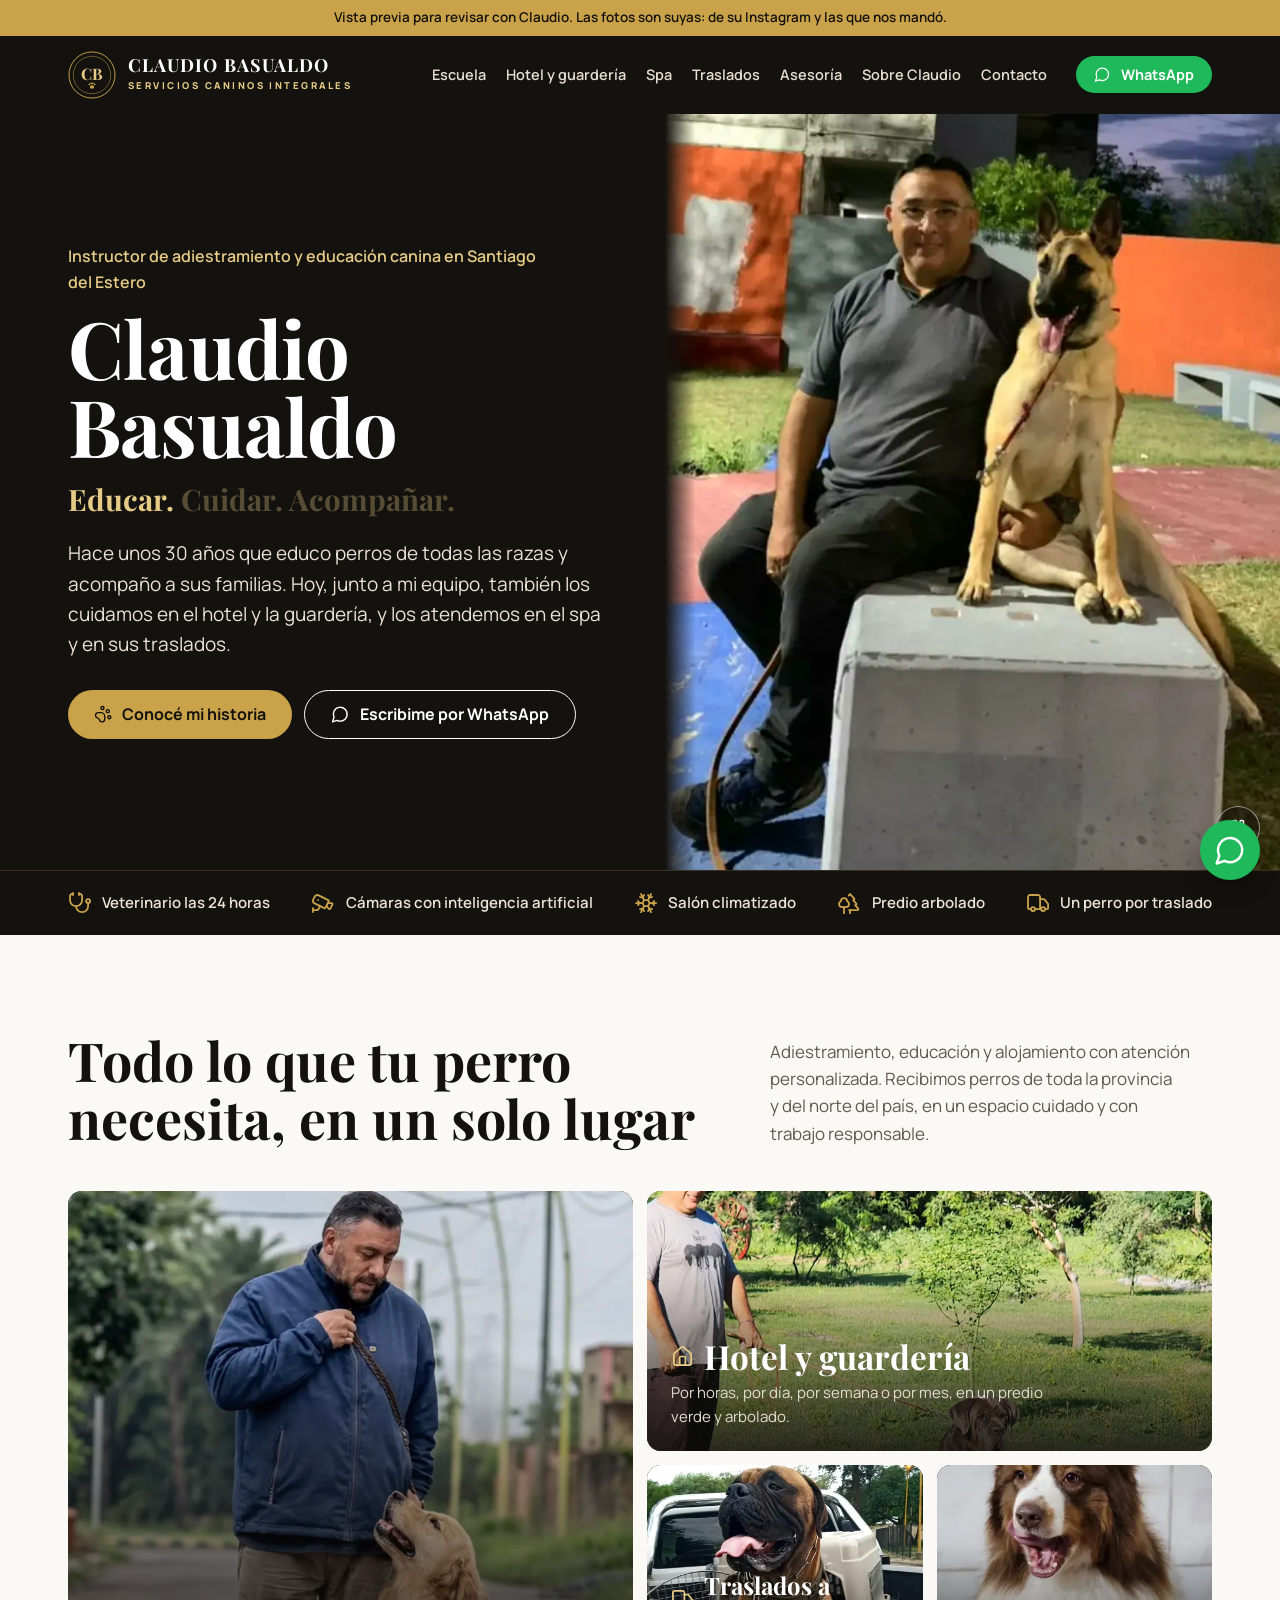
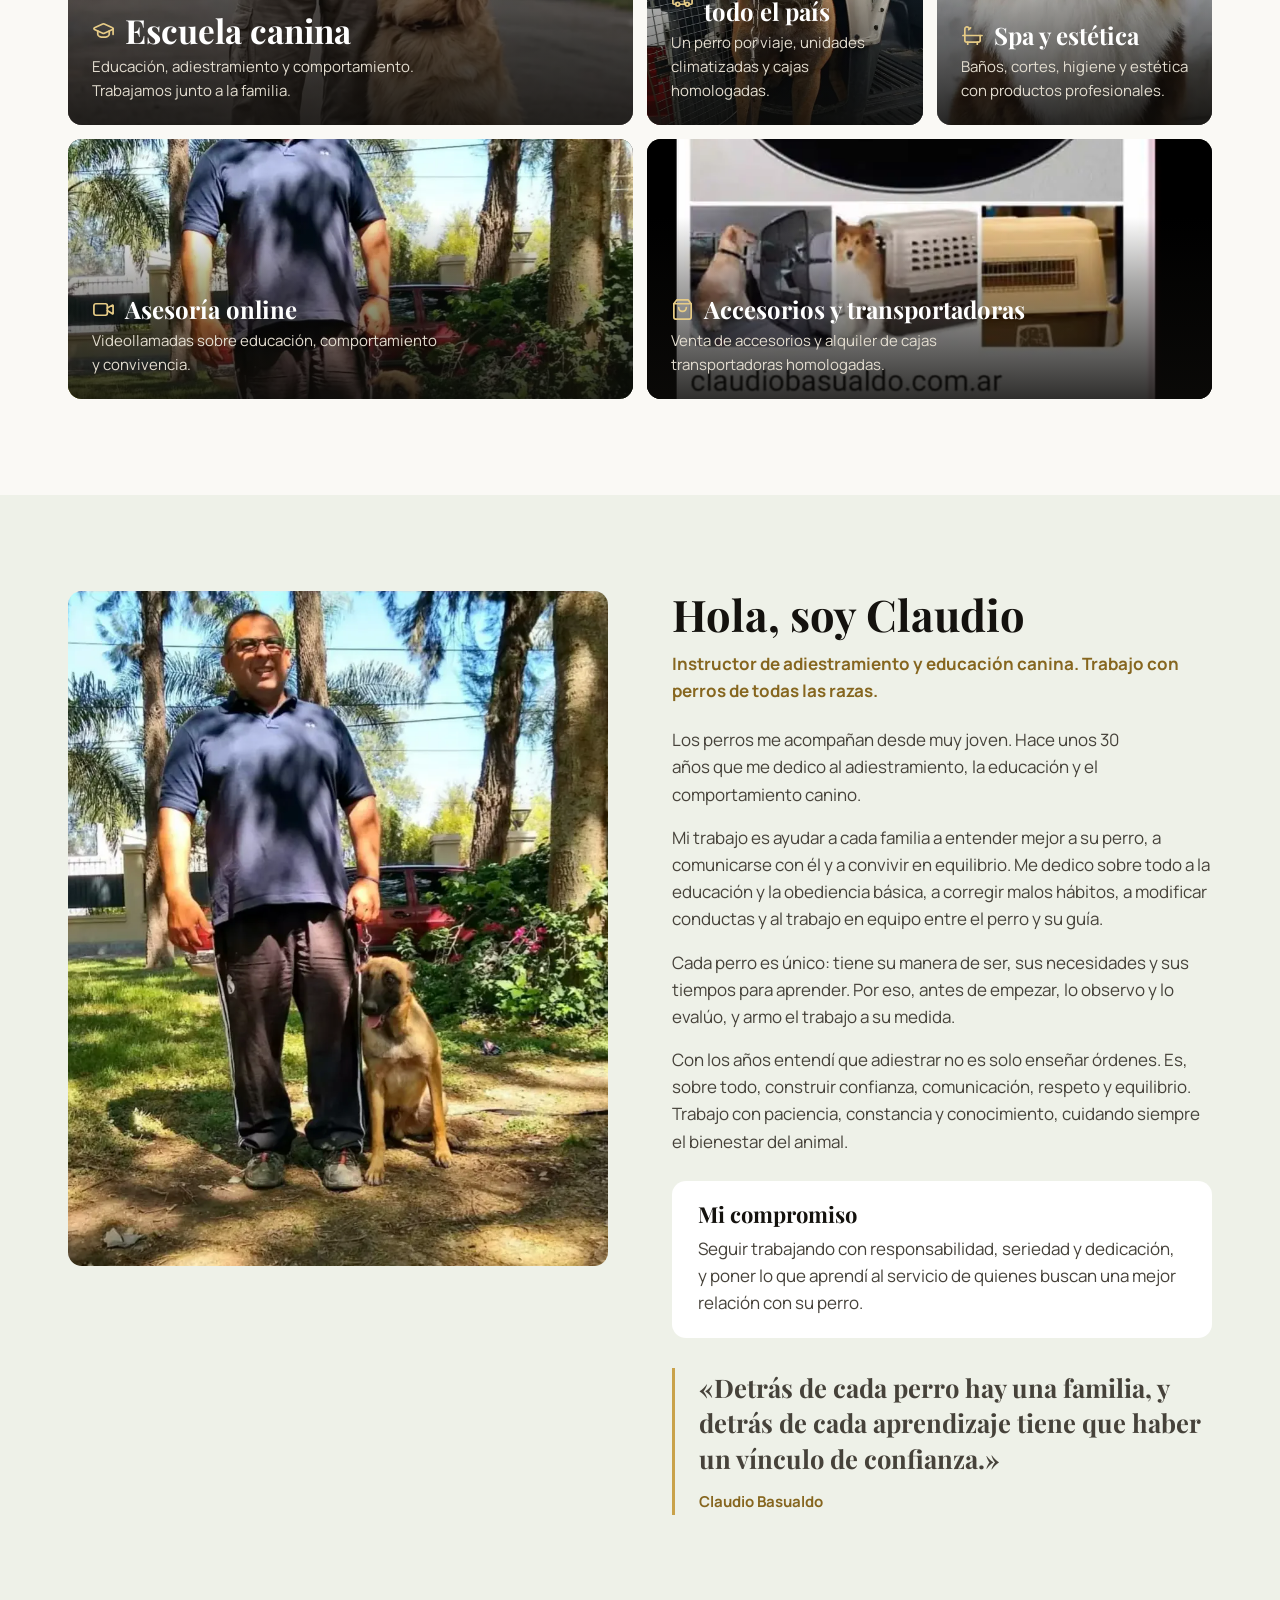
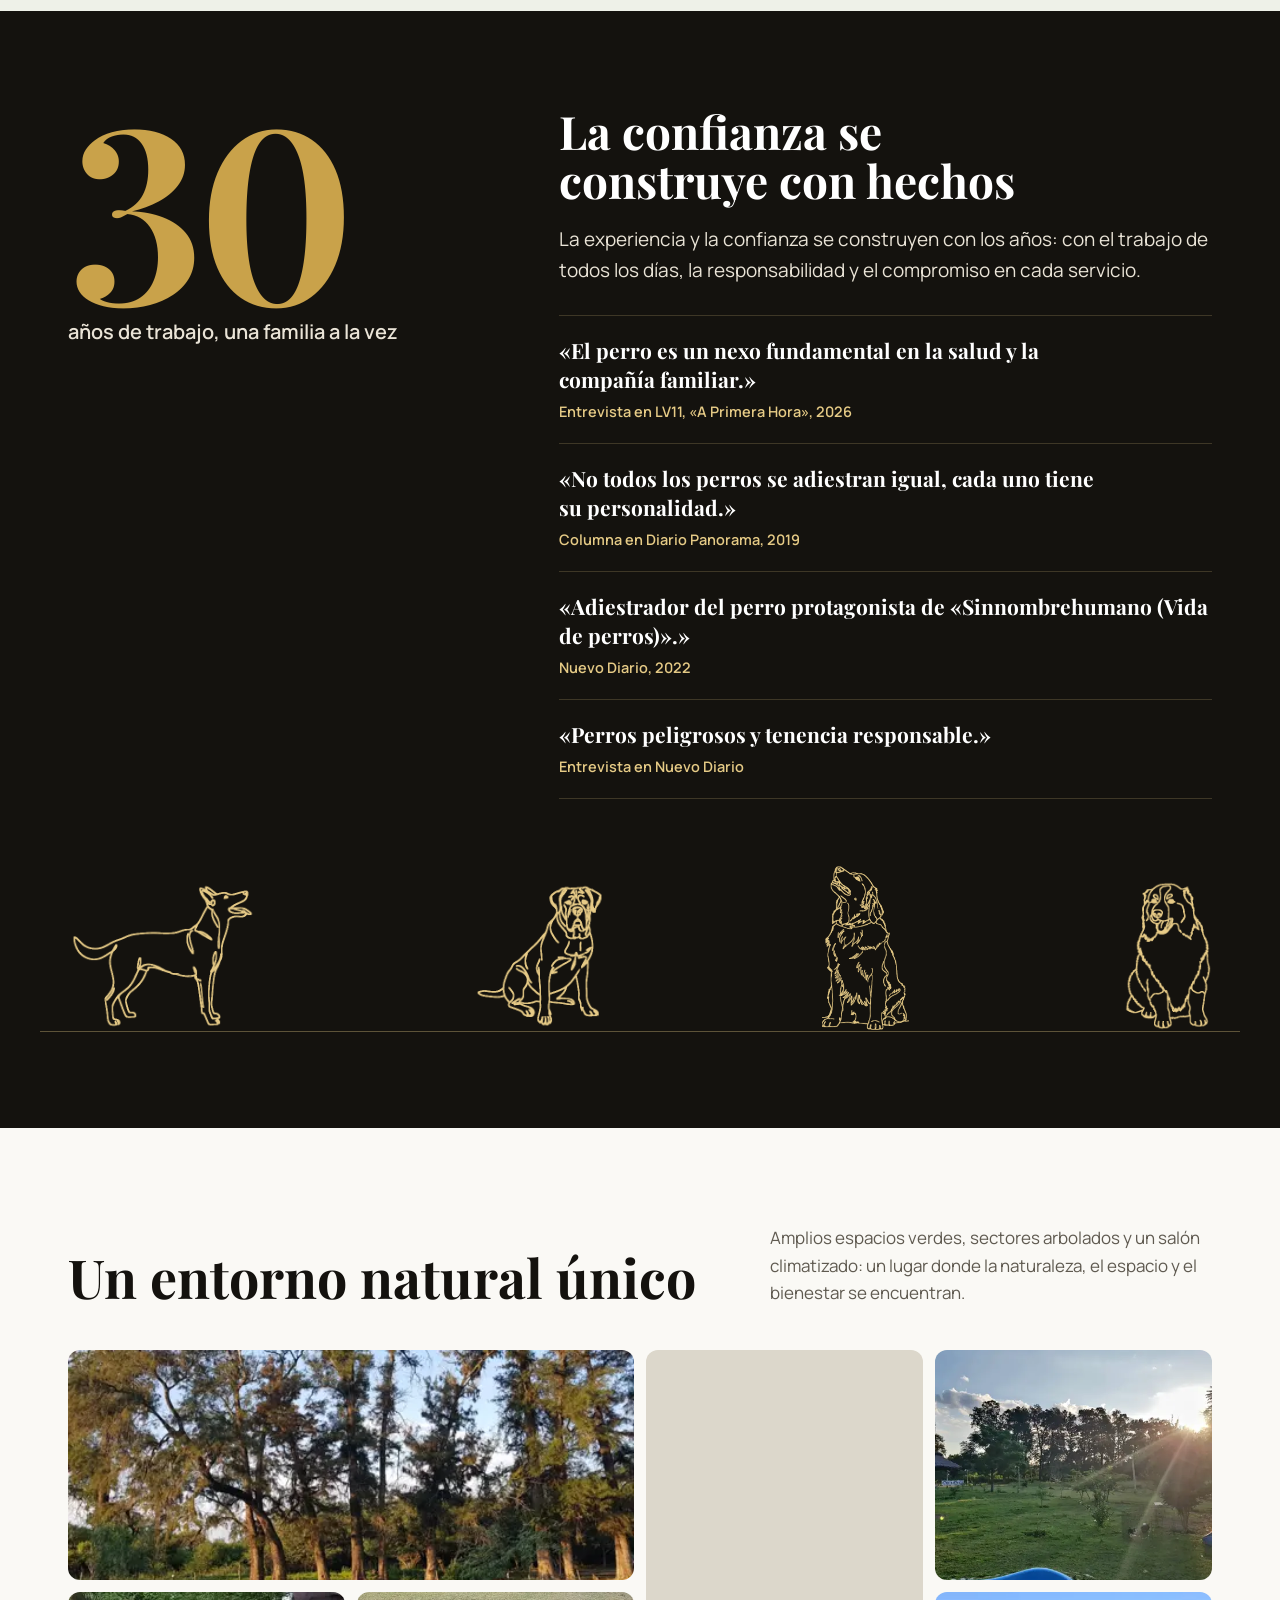
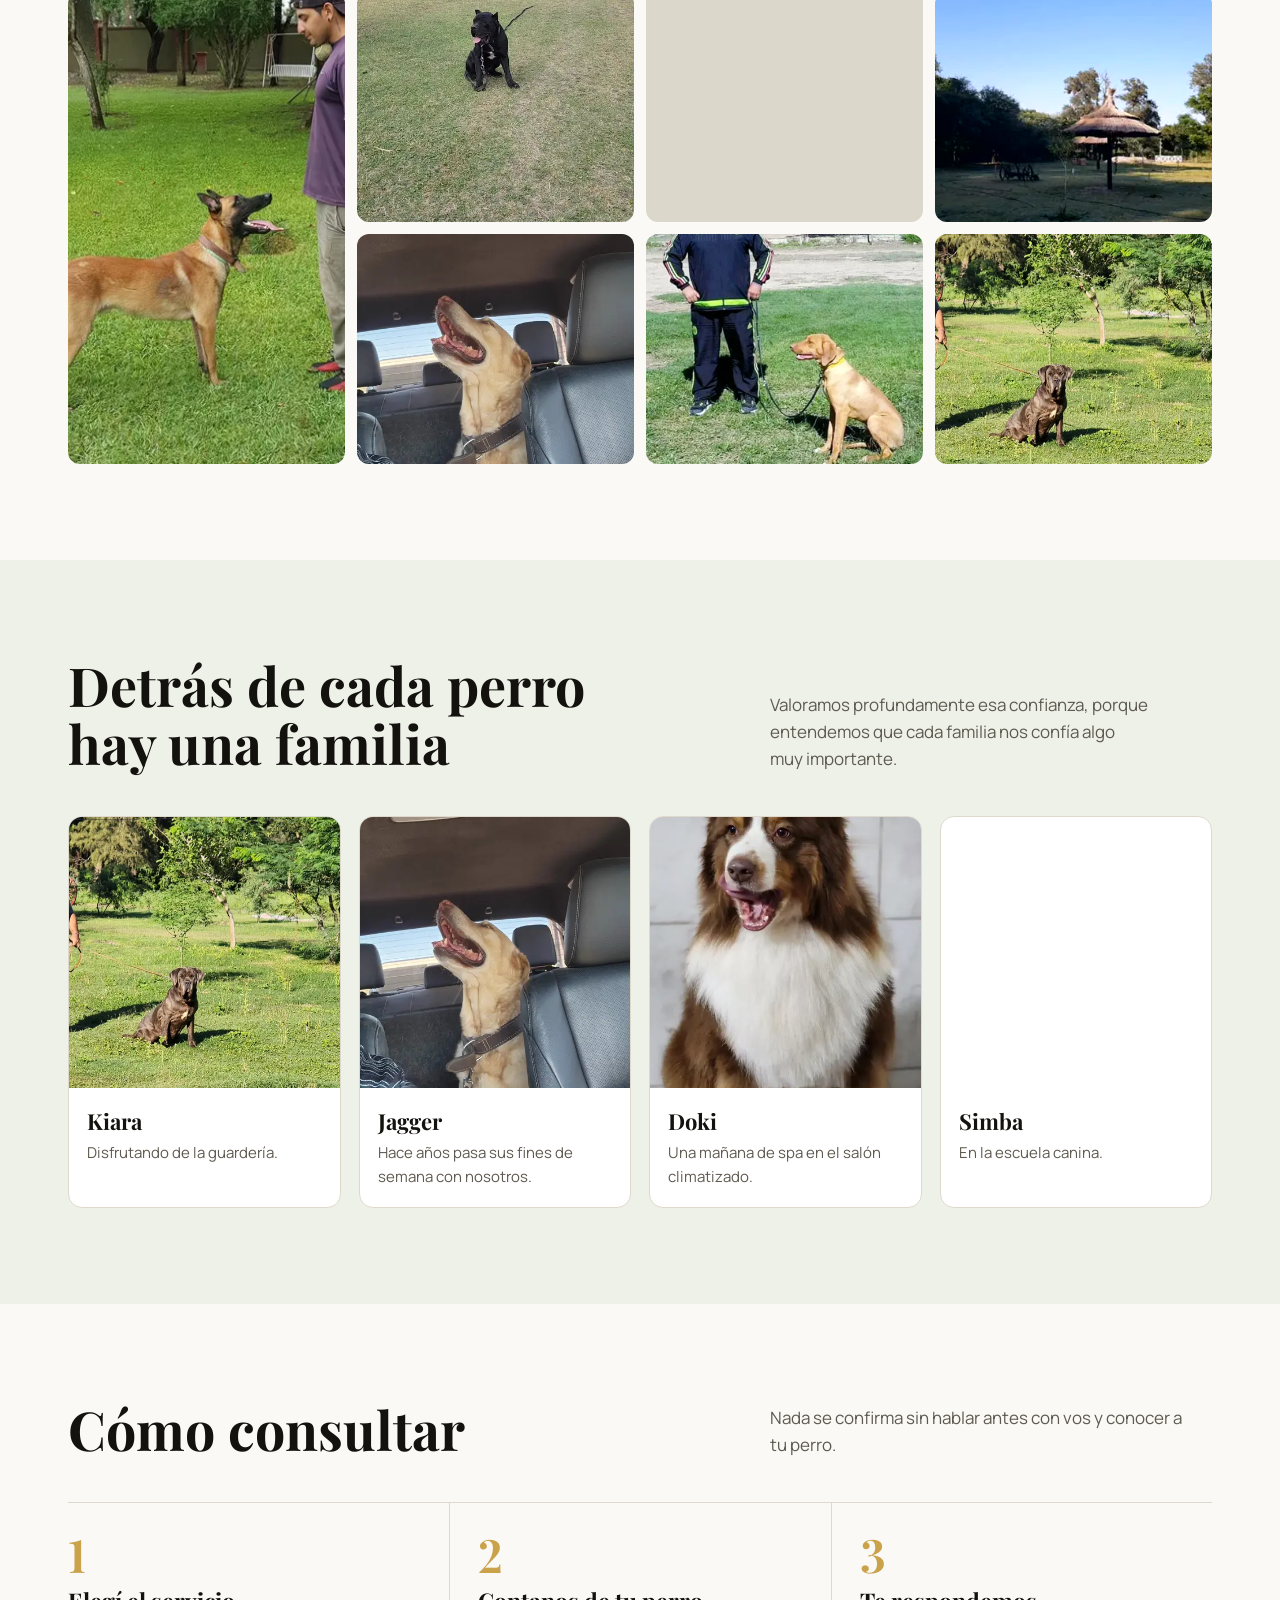
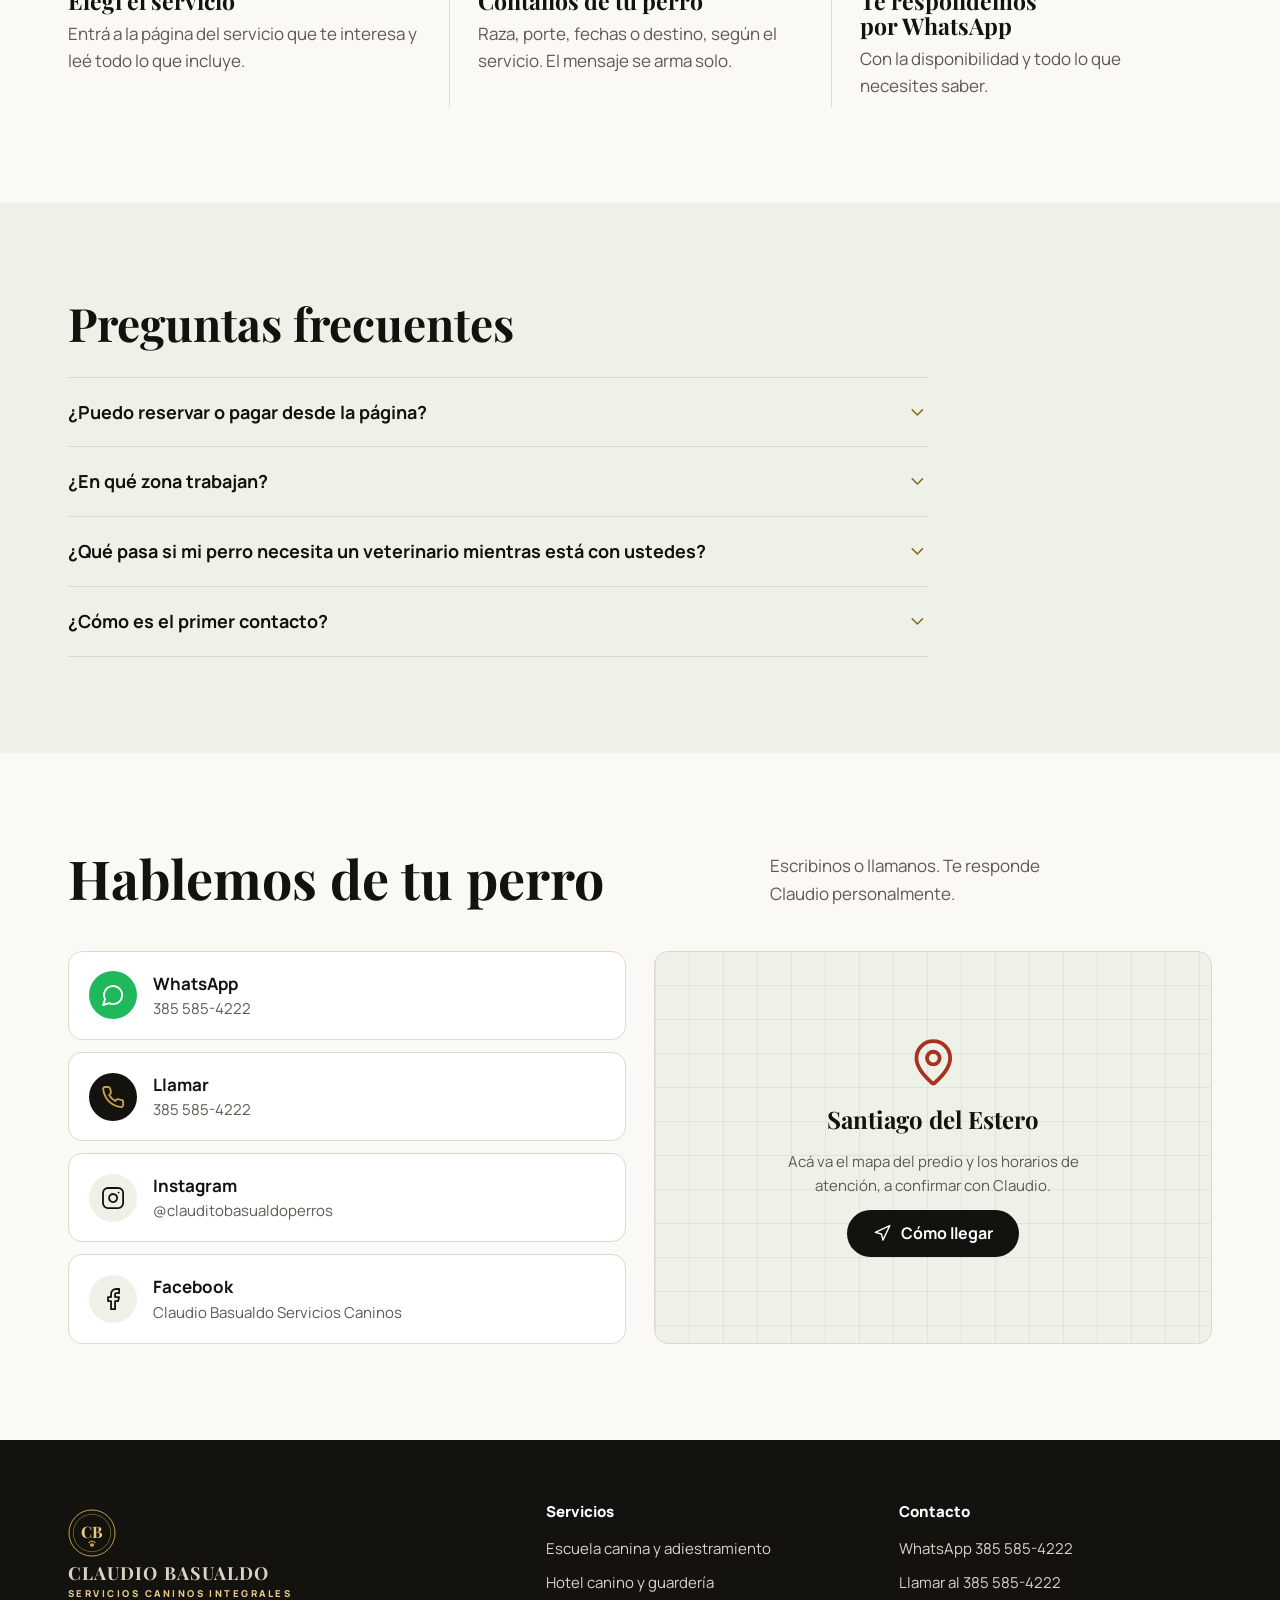
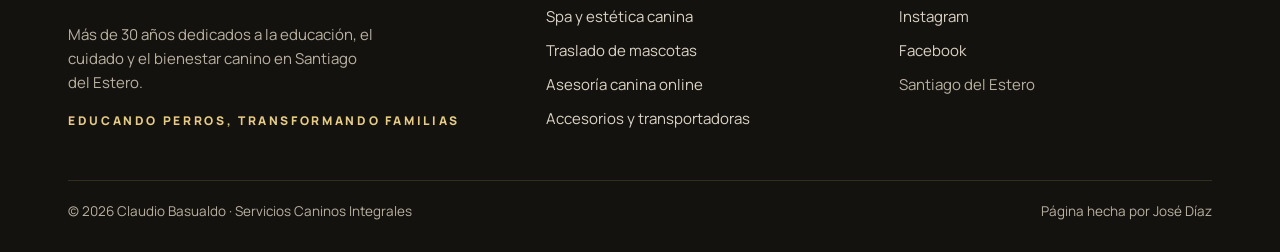
==== index.html @ d144968f "Portada sobre Claudio, perros de todas las razas y fotos nuevas - Portada: su nombre como título, re" ====
<!DOCTYPE html>
<html lang="es-AR">
<head>
<meta charset="UTF-8">
<meta name="viewport" content="width=device-width,initial-scale=1,viewport-fit=cover">
<title>Claudio Basualdo · Servicios Caninos Integrales en Santiago del Estero</title>
<meta name="description" content="Adiestramiento y educación canina, hotel y guardería, peluquería, traslados a todo el país y asesoría online en Santiago del Estero. Recibimos perros de toda la provincia y del norte del país.">
<!-- VISTA PREVIA: sacar el noindex el día que se publique en claudiobasualdo.com.ar -->
<meta name="robots" content="noindex">
<link rel="canonical" href="https://copidiaz17.github.io/claudio-basualdo/">
<meta property="og:type" content="website">
<meta property="og:locale" content="es_AR">
<meta property="og:site_name" content="Claudio Basualdo · Servicios Caninos Integrales">
<meta property="og:title" content="Claudio Basualdo · Servicios Caninos Integrales en Santiago del Estero">
<meta property="og:description" content="Adiestramiento y educación canina, hotel y guardería, peluquería, traslados a todo el país y asesoría online en Santiago del Estero. Recibimos perros de toda la provincia y del norte del país.">
<meta property="og:image" content="https://copidiaz17.github.io/claudio-basualdo/img/og/predio-arbolado.jpg">
<meta property="og:image:width" content="1200">
<meta property="og:image:height" content="630">
<meta name="theme-color" content="#14120E">
<link rel="icon" href="img/favicon.svg" type="image/svg+xml">
<link rel="preload" href="fuentes/playfair-700-latin.woff2" as="font" type="font/woff2" crossorigin>
<link rel="stylesheet" href="css/estilos.css">
<script type="speculationrules">{"prefetch":[{"where":{"href_matches":"/*"},"eagerness":"moderate"}]}</script>
<script type="application/ld+json">{"@type": "LocalBusiness", "@id": "https://copidiaz17.github.io/claudio-basualdo/#negocio", "name": "Claudio Basualdo · Servicios Caninos Integrales", "description": "Adiestramiento y educación canina, hotel y guardería, spa y estética, traslados a todo el país y asesoramiento online. Más de 30 años de experiencia en Santiago del Estero. Recibimos perros de toda la provincia y del norte del país.", "url": "https://copidiaz17.github.io/claudio-basualdo/", "telephone": "+54 9 385 585-4222", "image": "https://copidiaz17.github.io/claudio-basualdo/img/og/predio-arbolado.jpg", "logo": "https://copidiaz17.github.io/claudio-basualdo/img/favicon.svg", "areaServed": [{"@type": "AdministrativeArea", "name": "Provincia de Santiago del Estero, Argentina"}, {"@type": "Place", "name": "Norte de Argentina"}], "founder": {"@type": "Person", "name": "Claudio Basualdo", "jobTitle": "Instructor de adiestramiento y educación canina"}, "address": {"@type": "PostalAddress", "addressLocality": "Santiago del Estero", "addressRegion": "Santiago del Estero", "addressCountry": "AR"}, "sameAs": ["https://www.facebook.com/ClaudioBasualdoCanes/", "https://www.instagram.com/clauditobasualdoperros/"], "slogan": "Educando perros, transformando familias", "@context": "https://schema.org", "makesOffer": [{"@type": "Offer", "itemOffered": {"@type": "Service", "name": "Escuela canina y adiestramiento", "url": "https://copidiaz17.github.io/claudio-basualdo/adiestramiento-canino.html"}}, {"@type": "Offer", "itemOffered": {"@type": "Service", "name": "Hotel canino y guardería", "url": "https://copidiaz17.github.io/claudio-basualdo/guarderia-y-hotel-canino.html"}}, {"@type": "Offer", "itemOffered": {"@type": "Service", "name": "Spa y estética canina", "url": "https://copidiaz17.github.io/claudio-basualdo/peluqueria-canina.html"}}, {"@type": "Offer", "itemOffered": {"@type": "Service", "name": "Traslado de mascotas", "url": "https://copidiaz17.github.io/claudio-basualdo/traslado-de-mascotas.html"}}, {"@type": "Offer", "itemOffered": {"@type": "Service", "name": "Asesoría canina online", "url": "https://copidiaz17.github.io/claudio-basualdo/asesoria-canina-online.html"}}, {"@type": "Offer", "itemOffered": {"@type": "Service", "name": "Accesorios y transportadoras", "url": "https://copidiaz17.github.io/claudio-basualdo/transportadoras-y-accesorios.html"}}]}</script><script type="application/ld+json">{"@context": "https://schema.org", "@type": "WebSite", "name": "Claudio Basualdo · Servicios Caninos Integrales", "url": "https://copidiaz17.github.io/claudio-basualdo/", "inLanguage": "es-AR"}</script><script type="application/ld+json">{"@context": "https://schema.org", "@type": "FAQPage", "mainEntity": [{"@type": "Question", "name": "¿Puedo reservar o pagar desde la página?", "acceptedAnswer": {"@type": "Answer", "text": "No. Cada servicio lo acordamos por WhatsApp, porque antes necesitamos saber cómo es tu perro: su raza, su porte, su carácter o las fechas. Completá la consulta del servicio que te interesa y te respondemos."}}, {"@type": "Question", "name": "¿En qué zona trabajan?", "acceptedAnswer": {"@type": "Answer", "text": "Estamos en Santiago del Estero y recibimos perros de toda la provincia y del norte del país. Los traslados llegan a cualquier punto de la Argentina y la asesoría online es para familias de todo el país."}}, {"@type": "Question", "name": "¿Qué pasa si mi perro necesita un veterinario mientras está con ustedes?", "acceptedAnswer": {"@type": "Answer", "text": "Contamos con asistencia veterinaria las 24 horas."}}, {"@type": "Question", "name": "¿Cómo es el primer contacto?", "acceptedAnswer": {"@type": "Answer", "text": "Por WhatsApp o por teléfono, al 385 585-4222. Te respondemos personalmente."}}]}</script>
</head>
<body class="inicio">
<svg width="0" height="0" style="position:absolute" aria-hidden="true"><defs>
<symbol id="emblema" viewBox="0 0 200 200">
<circle cx="100" cy="100" r="96" fill="#14120E" stroke="#C9A24A" stroke-width="4"/>
<circle cx="100" cy="100" r="78" fill="none" stroke="#C9A24A" stroke-width="2"/>
<text x="100" y="120" text-anchor="middle" font-family="Playfair Display, serif" font-weight="700" font-size="66" fill="#E6CB86">CB</text>
<g fill="#C9A24A"><ellipse cx="100" cy="150" rx="9" ry="7"/><circle cx="89" cy="139" r="3.6"/><circle cx="96.3" cy="134.6" r="3.6"/><circle cx="103.7" cy="134.6" r="3.6"/><circle cx="111" cy="139" r="3.6"/></g>
</symbol></defs></svg>
<svg width="0" height="0" style="position:absolute" aria-hidden="true"><defs><symbol id="i-bath" viewBox="0 0 24 24"><path d="M10 4 8 6" />
  <path d="M17 19v2" />
  <path d="M2 12h20" />
  <path d="M7 19v2" />
  <path d="M9 5 7.621 3.621A2.121 2.121 0 0 0 4 5v12a2 2 0 0 0 2 2h12a2 2 0 0 0 2-2v-5" /></symbol><symbol id="i-cctv" viewBox="0 0 24 24"><path d="M16.75 12h3.632a1 1 0 0 1 .894 1.447l-2.034 4.069a1 1 0 0 1-1.708.134l-2.124-2.97" />
  <path d="M17.106 9.053a1 1 0 0 1 .447 1.341l-3.106 6.211a1 1 0 0 1-1.342.447L3.61 12.3a2.92 2.92 0 0 1-1.3-3.91L3.69 5.6a2.92 2.92 0 0 1 3.92-1.3z" />
  <path d="M2 19h3.76a2 2 0 0 0 1.8-1.1L9 15" />
  <path d="M2 21v-4" />
  <path d="M7 9h.01" /></symbol><symbol id="i-chevron-down" viewBox="0 0 24 24"><path d="m6 9 6 6 6-6" /></symbol><symbol id="i-facebook" viewBox="0 0 24 24"><path d="M18 2h-3a5 5 0 0 0-5 5v3H7v4h3v8h4v-8h3l1-4h-4V7a1 1 0 0 1 1-1h3z" /></symbol><symbol id="i-graduation-cap" viewBox="0 0 24 24"><path d="M21.42 10.922a1 1 0 0 0-.019-1.838L12.83 5.18a2 2 0 0 0-1.66 0L2.6 9.08a1 1 0 0 0 0 1.832l8.57 3.908a2 2 0 0 0 1.66 0z" />
  <path d="M22 10v6" />
  <path d="M6 12.5V16a6 3 0 0 0 12 0v-3.5" /></symbol><symbol id="i-house" viewBox="0 0 24 24"><path d="M15 21v-8a1 1 0 0 0-1-1h-4a1 1 0 0 0-1 1v8" />
  <path d="M3 10a2 2 0 0 1 .709-1.528l7-5.999a2 2 0 0 1 2.582 0l7 5.999A2 2 0 0 1 21 10v9a2 2 0 0 1-2 2H5a2 2 0 0 1-2-2z" /></symbol><symbol id="i-instagram" viewBox="0 0 24 24"><rect width="20" height="20" x="2" y="2" rx="5" ry="5" />
  <path d="M16 11.37A4 4 0 1 1 12.63 8 4 4 0 0 1 16 11.37z" />
  <line x1="17.5" x2="17.51" y1="6.5" y2="6.5" /></symbol><symbol id="i-map-pin" viewBox="0 0 24 24"><path d="M20 10c0 4.993-5.539 10.193-7.399 11.799a1 1 0 0 1-1.202 0C9.539 20.193 4 14.993 4 10a8 8 0 0 1 16 0" />
  <circle cx="12" cy="10" r="3" /></symbol><symbol id="i-menu" viewBox="0 0 24 24"><line x1="4" x2="20" y1="12" y2="12" />
  <line x1="4" x2="20" y1="6" y2="6" />
  <line x1="4" x2="20" y1="18" y2="18" /></symbol><symbol id="i-message-circle" viewBox="0 0 24 24"><path d="M7.9 20A9 9 0 1 0 4 16.1L2 22Z" /></symbol><symbol id="i-navigation" viewBox="0 0 24 24"><polygon points="3 11 22 2 13 21 11 13 3 11" /></symbol><symbol id="i-pause" viewBox="0 0 24 24"><rect x="14" y="4" width="4" height="16" rx="1" />
  <rect x="6" y="4" width="4" height="16" rx="1" /></symbol><symbol id="i-paw-print" viewBox="0 0 24 24"><circle cx="11" cy="4" r="2" />
  <circle cx="18" cy="8" r="2" />
  <circle cx="20" cy="16" r="2" />
  <path d="M9 10a5 5 0 0 1 5 5v3.5a3.5 3.5 0 0 1-6.84 1.045Q6.52 17.48 4.46 16.84A3.5 3.5 0 0 1 5.5 10Z" /></symbol><symbol id="i-phone" viewBox="0 0 24 24"><path d="M22 16.92v3a2 2 0 0 1-2.18 2 19.79 19.79 0 0 1-8.63-3.07 19.5 19.5 0 0 1-6-6 19.79 19.79 0 0 1-3.07-8.67A2 2 0 0 1 4.11 2h3a2 2 0 0 1 2 1.72 12.84 12.84 0 0 0 .7 2.81 2 2 0 0 1-.45 2.11L8.09 9.91a16 16 0 0 0 6 6l1.27-1.27a2 2 0 0 1 2.11-.45 12.84 12.84 0 0 0 2.81.7A2 2 0 0 1 22 16.92z" /></symbol><symbol id="i-shopping-bag" viewBox="0 0 24 24"><path d="M6 2 3 6v14a2 2 0 0 0 2 2h14a2 2 0 0 0 2-2V6l-3-4Z" />
  <path d="M3 6h18" />
  <path d="M16 10a4 4 0 0 1-8 0" /></symbol><symbol id="i-snowflake" viewBox="0 0 24 24"><path d="m10 20-1.25-2.5L6 18" />
  <path d="M10 4 8.75 6.5 6 6" />
  <path d="m14 20 1.25-2.5L18 18" />
  <path d="m14 4 1.25 2.5L18 6" />
  <path d="m17 21-3-6h-4" />
  <path d="m17 3-3 6 1.5 3" />
  <path d="M2 12h6.5L10 9" />
  <path d="m20 10-1.5 2 1.5 2" />
  <path d="M22 12h-6.5L14 15" />
  <path d="m4 10 1.5 2L4 14" />
  <path d="m7 21 3-6-1.5-3" />
  <path d="m7 3 3 6h4" /></symbol><symbol id="i-stethoscope" viewBox="0 0 24 24"><path d="M11 2v2" />
  <path d="M5 2v2" />
  <path d="M5 3H4a2 2 0 0 0-2 2v4a6 6 0 0 0 12 0V5a2 2 0 0 0-2-2h-1" />
  <path d="M8 15a6 6 0 0 0 12 0v-3" />
  <circle cx="20" cy="10" r="2" /></symbol><symbol id="i-trees" viewBox="0 0 24 24"><path d="M10 10v.2A3 3 0 0 1 8.9 16H5a3 3 0 0 1-1-5.8V10a3 3 0 0 1 6 0Z" />
  <path d="M7 16v6" />
  <path d="M13 19v3" />
  <path d="M12 19h8.3a1 1 0 0 0 .7-1.7L18 14h.3a1 1 0 0 0 .7-1.7L16 9h.2a1 1 0 0 0 .8-1.7L13 3l-1.4 1.5" /></symbol><symbol id="i-truck" viewBox="0 0 24 24"><path d="M14 18V6a2 2 0 0 0-2-2H4a2 2 0 0 0-2 2v11a1 1 0 0 0 1 1h2" />
  <path d="M15 18H9" />
  <path d="M19 18h2a1 1 0 0 0 1-1v-3.65a1 1 0 0 0-.22-.624l-3.48-4.35A1 1 0 0 0 17.52 8H14" />
  <circle cx="17" cy="18" r="2" />
  <circle cx="7" cy="18" r="2" /></symbol><symbol id="i-video" viewBox="0 0 24 24"><path d="m16 13 5.223 3.482a.5.5 0 0 0 .777-.416V7.87a.5.5 0 0 0-.752-.432L16 10.5" />
  <rect x="2" y="6" width="14" height="12" rx="2" /></symbol><symbol id="i-x" viewBox="0 0 24 24"><path d="M18 6 6 18" />
  <path d="m6 6 12 12" /></symbol></defs></svg>
<div class="aviso-maqueta">Vista previa para revisar con Claudio. Las fotos son suyas: de su Instagram y las que nos mandó.</div>
<header class="barra"><div class="contenedor">
  <a class="marca" href="index.html" aria-label="Claudio Basualdo, inicio"><svg class="emb" aria-hidden="true"><use href="#emblema"/></svg><span><b>Claudio Basualdo</b><small>Servicios caninos integrales</small></span></a>
  <nav class="menu" id="menu" aria-label="Menú principal"><a href="adiestramiento-canino.html">Escuela</a><a href="guarderia-y-hotel-canino.html">Hotel y guardería</a><a href="peluqueria-canina.html">Spa</a><a href="traslado-de-mascotas.html">Traslados</a><a href="asesoria-canina-online.html">Asesoría</a><a href="index.html#claudio">Sobre Claudio</a><a href="index.html#contacto">Contacto</a></nav>
  <a class="btn btn-wa btn-chico" href="https://wa.me/5493855854222?text=Hola%2C%20Claudio.%20Te%20escribo%20desde%20tu%20p%C3%A1gina." target="_blank" rel="noopener"><svg class="ic" aria-hidden="true"><use href="#i-message-circle"/></svg>WhatsApp</a>
  <button class="hamburguesa" type="button" aria-label="Abrir el menú" aria-expanded="false" aria-controls="menu"><svg class="ic" aria-hidden="true"><use href="#i-menu"/></svg></button>
</div></header>
<main>

<section class="portada" data-secuencia aria-label="Presentación">
  <div class="texto">
    <p class="lugar">Instructor de adiestramiento y educación canina en Santiago del Estero</p>
    <h1 class="nombre">Claudio Basualdo</h1>
    <p class="verbos"><span>Educar.</span> <span>Cuidar.</span> <span>Acompañar.</span></p>
    <p class="bajada">Hace unos 30 años que educo perros de todas las razas y acompaño a sus familias. Hoy, junto a mi equipo, también los cuidamos en el hotel y la guardería, y los atendemos en el spa y en sus traslados.</p>
    <div class="acciones">
      <a class="btn btn-oro" href="#claudio"><svg class="ic" aria-hidden="true"><use href="#i-paw-print"/></svg>Conocé mi historia</a>
      <a class="btn btn-linea" href="https://wa.me/5493855854222?text=Hola%2C%20Claudio.%20Te%20escribo%20desde%20tu%20p%C3%A1gina." target="_blank" rel="noopener"><svg class="ic" aria-hidden="true"><use href="#i-message-circle"/></svg>Escribime por WhatsApp</a>
    </div>
  </div>
  <div class="fotos"><img class="activa" src="img/claudio-basualdo-malinois-960.webp" srcset="img/claudio-basualdo-malinois-480.webp 480w, img/claudio-basualdo-malinois-960.webp 960w, img/claudio-basualdo-malinois-1600.webp 1600w" sizes="(max-width: 980px) 100vw, 50vw" alt="Claudio Basualdo, instructor de adiestramiento y educación canina, con un Malinois" loading="eager" decoding="async" fetchpriority="high" style="object-position:center 40%">
    <button class="pausa" type="button" aria-label="Detener la animación" hidden><svg class="ic" aria-hidden="true"><use href="#i-pause"/></svg></button>
  </div>
</section>
<div class="confianza"><div class="contenedor"><ul>
  <li><svg class="ic" aria-hidden="true"><use href="#i-stethoscope"/></svg>Veterinario las 24 horas</li>
  <li><svg class="ic" aria-hidden="true"><use href="#i-cctv"/></svg>Cámaras con inteligencia artificial</li>
  <li><svg class="ic" aria-hidden="true"><use href="#i-snowflake"/></svg>Salón climatizado</li>
  <li><svg class="ic" aria-hidden="true"><use href="#i-trees"/></svg>Predio arbolado</li>
  <li><svg class="ic" aria-hidden="true"><use href="#i-truck"/></svg>Un perro por traslado</li>
</ul></div></div>

<section class="seccion" id="servicios"><div class="contenedor">
  <div class="cabeza-sec"><h2>Todo lo que tu perro necesita, en un solo lugar</h2>
    <p>Adiestramiento, educación y alojamiento con atención personalizada. Recibimos perros de toda la provincia y del norte del país, en un espacio cuidado y con trabajo responsable.</p></div>
  <div class="mosaico"><a class="pieza p-escuela" href="adiestramiento-canino.html">
      <img src="img/adiestramiento-simba-960.webp" srcset="img/adiestramiento-simba-480.webp 480w, img/adiestramiento-simba-960.webp 960w, img/adiestramiento-simba-1600.webp 1600w" sizes="(max-width: 600px) 100vw, 50vw" alt="" loading="lazy" decoding="async" style="object-position:center 25%;view-transition-name:foto-adiestramiento-canino">
      <div class="tx"><h3><svg class="ic" aria-hidden="true"><use href="#i-graduation-cap"/></svg>Escuela canina</h3><p>Educación, adiestramiento y comportamiento. Trabajamos junto a la familia.</p></div></a><a class="pieza p-guarderia" href="guarderia-y-hotel-canino.html">
      <img src="img/guarderia-kiara-claudio-960.webp" srcset="img/guarderia-kiara-claudio-480.webp 480w, img/guarderia-kiara-claudio-960.webp 960w, img/guarderia-kiara-claudio-1600.webp 1600w" sizes="(max-width: 600px) 100vw, 50vw" alt="" loading="lazy" decoding="async" style="object-position:center 40%;view-transition-name:foto-guarderia-y-hotel-canino">
      <div class="tx"><h3><svg class="ic" aria-hidden="true"><use href="#i-house"/></svg>Hotel y guardería</h3><p>Por horas, por día, por semana o por mes, en un predio verde y arbolado.</p></div></a><a class="pieza p-traslados" href="traslado-de-mascotas.html">
      <img src="img/traslado-camioneta-960.webp" srcset="img/traslado-camioneta-480.webp 480w, img/traslado-camioneta-960.webp 960w, img/traslado-camioneta-1600.webp 1600w" sizes="(max-width: 600px) 100vw, 25vw" alt="" loading="lazy" decoding="async" style="object-position:center 35%;view-transition-name:foto-traslado-de-mascotas">
      <div class="tx"><h3><svg class="ic" aria-hidden="true"><use href="#i-truck"/></svg>Traslados a todo el país</h3><p>Un perro por viaje, unidades climatizadas y cajas homologadas.</p></div></a><a class="pieza p-spa" href="peluqueria-canina.html">
      <img src="img/spa-doki-960.webp" srcset="img/spa-doki-480.webp 480w, img/spa-doki-960.webp 960w" sizes="(max-width: 600px) 100vw, 25vw" alt="" loading="lazy" decoding="async" style="object-position:center 20%;view-transition-name:foto-peluqueria-canina">
      <div class="tx"><h3><svg class="ic" aria-hidden="true"><use href="#i-bath"/></svg>Spa y estética</h3><p>Baños, cortes, higiene y estética con productos profesionales.</p></div></a><a class="pieza p-asesoria" href="asesoria-canina-online.html">
      <img src="img/claudio-basualdo-960.webp" srcset="img/claudio-basualdo-480.webp 480w, img/claudio-basualdo-960.webp 960w" sizes="(max-width: 600px) 100vw, 50vw" alt="" loading="lazy" decoding="async" style="object-position:center 30%;view-transition-name:foto-asesoria-canina-online">
      <div class="tx"><h3><svg class="ic" aria-hidden="true"><use href="#i-video"/></svg>Asesoría online</h3><p>Videollamadas sobre educación, comportamiento y convivencia.</p></div></a><a class="pieza p-accesorios" href="transportadoras-y-accesorios.html">
      <img src="img/transportadoras-960.webp" srcset="img/transportadoras-480.webp 480w, img/transportadoras-960.webp 960w" sizes="(max-width: 600px) 100vw, 50vw" alt="" loading="lazy" decoding="async" style="object-position:center 52%;view-transition-name:foto-transportadoras-y-accesorios">
      <div class="tx"><h3><svg class="ic" aria-hidden="true"><use href="#i-shopping-bag"/></svg>Accesorios y transportadoras</h3><p>Venta de accesorios y alquiler de cajas transportadoras homologadas.</p></div></a></div>
</div></section>

<!-- Sección pedida por Claudio (16/11), con su texto apenas retocado: en primera persona y sin sonar ostentoso. -->
<section class="seccion suave" id="claudio"><div class="contenedor dos sobre-claudio">
  <figure class="retrato"><img src="img/claudio-basualdo-960.webp" srcset="img/claudio-basualdo-480.webp 480w, img/claudio-basualdo-960.webp 960w" sizes="(max-width: 980px) 100vw, 560px" alt="Claudio Basualdo con uno de sus alumnos" loading="lazy" decoding="async" style="object-position:center 30%"></figure>
  <div class="texto-largo">
    <h2>Hola, soy Claudio</h2>
    <p class="oficio">Instructor de adiestramiento y educación canina. Trabajo con perros de todas las razas.</p>
    <p>Los perros me acompañan desde muy joven. Hace unos 30 años que me dedico al adiestramiento, la educación y el comportamiento canino.</p>
    <p>Mi trabajo es ayudar a cada familia a entender mejor a su perro, a comunicarse con él y a convivir en equilibrio. Me dedico sobre todo a la educación y la obediencia básica, a corregir malos hábitos, a modificar conductas y al trabajo en equipo entre el perro y su guía.</p>
    <p>Cada perro es único: tiene su manera de ser, sus necesidades y sus tiempos para aprender. Por eso, antes de empezar, lo observo y lo evalúo, y armo el trabajo a su medida.</p>
    <p>Con los años entendí que adiestrar no es solo enseñar órdenes. Es, sobre todo, construir confianza, comunicación, respeto y equilibrio. Trabajo con paciencia, constancia y conocimiento, cuidando siempre el bienestar del animal.</p>
    <div class="compromiso"><h3>Mi compromiso</h3>
      <p>Seguir trabajando con responsabilidad, seriedad y dedicación, y poner lo que aprendí al servicio de quienes buscan una mejor relación con su perro.</p></div>
    <blockquote class="cita"><p>«Detrás de cada perro hay una familia, y detrás de cada aprendizaje tiene que haber un vínculo de confianza.»</p><footer>Claudio Basualdo</footer></blockquote>
  </div>
</div></section>

<section class="seccion oscura"><div class="contenedor trayectoria">
  <p class="cifra"><b><span class="num">30</span></b><small>años de trabajo, una familia a la vez</small></p>
  <div>
    <h2 style="font-size:clamp(32px,3.6vw,46px);margin-bottom:18px">La confianza se construye con hechos</h2>
    <p class="intro">La experiencia y la confianza se construyen con los años: con el trabajo de todos los días, la responsabilidad y el compromiso en cada servicio.</p>
    <ul class="medios">
      <li><q>El perro es un nexo fundamental en la salud y la compañía familiar.</q><p class="fuente">Entrevista en LV11, «A Primera Hora», 2026</p></li>
      <li><q>No todos los perros se adiestran igual, cada uno tiene su personalidad.</q><p class="fuente">Columna en Diario Panorama, 2019</p></li>
      <li><q>Adiestrador del perro protagonista de «Sinnombrehumano (Vida de perros)».</q><p class="fuente">Nuevo Diario, 2022</p></li>
      <li><q>Perros peligrosos y tenencia responsable.</q><p class="fuente">Entrevista en Nuevo Diario</p></li>
    </ul>
  </div>
</div>
<div class="contenedor perros-linea" aria-hidden="true"><img class="" src="img/lineas/malinois-claro.webp" width="410" height="326" alt="" loading="lazy" decoding="async"><img class="" src="img/lineas/cane-corso-claro.webp" width="290" height="322" alt="" loading="lazy" decoding="async"><img class="" src="img/lineas/golden-claro.webp" width="304" height="594" alt="" loading="lazy" decoding="async"><img class="" src="img/lineas/ovejero-claro.webp" width="388" height="660" alt="" loading="lazy" decoding="async"></div>
</section>

<section class="seccion"><div class="contenedor">
  <div class="cabeza-sec"><h2>Un entorno natural único</h2>
    <p>Amplios espacios verdes, sectores arbolados y un salón climatizado: un lugar donde la naturaleza, el espacio y el bienestar se encuentran.</p></div>
  <div class="galeria"><figure class="ancha"><img src="img/predio-arbolado-960.webp" srcset="img/predio-arbolado-480.webp 480w, img/predio-arbolado-960.webp 960w, img/predio-arbolado-1600.webp 1600w" sizes="(max-width: 980px) 50vw, 25vw" alt="El predio arbolado" loading="lazy" decoding="async" style="object-position:center"></figure><figure class="alta"><img src="img/guarderia-kiara-claudio-960.webp" srcset="img/guarderia-kiara-claudio-480.webp 480w, img/guarderia-kiara-claudio-960.webp 960w, img/guarderia-kiara-claudio-1600.webp 1600w" sizes="(max-width: 980px) 50vw, 25vw" alt="Claudio con Kiara en el predio" loading="lazy" decoding="async" style="object-position:center"></figure><figure class=""><img src="img/predio-atardecer-960.webp" srcset="img/predio-atardecer-480.webp 480w, img/predio-atardecer-960.webp 960w" sizes="(max-width: 980px) 50vw, 25vw" alt="El predio al atardecer" loading="lazy" decoding="async" style="object-position:center"></figure><figure class="alta"><img src="img/adiestramiento-malinois-960.webp" srcset="img/adiestramiento-malinois-480.webp 480w, img/adiestramiento-malinois-960.webp 960w" sizes="(max-width: 980px) 50vw, 25vw" alt="Adiestramiento de un Malinois" loading="lazy" decoding="async" style="object-position:center"></figure><figure class=""><img src="img/predio-perro-960.webp" srcset="img/predio-perro-480.webp 480w, img/predio-perro-960.webp 960w" sizes="(max-width: 980px) 50vw, 25vw" alt="Un perro en el parque" loading="lazy" decoding="async" style="object-position:center"></figure><figure class=""><img src="img/predio-quincho-960.webp" srcset="img/predio-quincho-480.webp 480w, img/predio-quincho-960.webp 960w" sizes="(max-width: 980px) 50vw, 25vw" alt="El quincho del predio" loading="lazy" decoding="async" style="object-position:center"></figure><figure class=""><img src="img/guarderia-jagger-960.webp" srcset="img/guarderia-jagger-480.webp 480w, img/guarderia-jagger-960.webp 960w" sizes="(max-width: 980px) 50vw, 25vw" alt="Jagger" loading="lazy" decoding="async" style="object-position:center"></figure><figure class=""><img src="img/adiestramiento-obediencia-960.webp" srcset="img/adiestramiento-obediencia-480.webp 480w, img/adiestramiento-obediencia-960.webp 960w" sizes="(max-width: 980px) 50vw, 25vw" alt="Obediencia en el parque" loading="lazy" decoding="async" style="object-position:center"></figure><figure class=""><img src="img/guarderia-kiara-960.webp" srcset="img/guarderia-kiara-480.webp 480w, img/guarderia-kiara-960.webp 960w" sizes="(max-width: 980px) 50vw, 25vw" alt="Kiara en la guardería" loading="lazy" decoding="async" style="object-position:center"></figure></div>
</div></section>

<section class="seccion suave"><div class="contenedor">
  <div class="cabeza-sec"><h2>Detrás de cada perro hay una familia</h2>
    <p>Valoramos profundamente esa confianza, porque entendemos que cada familia nos confía algo muy importante.</p></div>
  <div class="familias"><figure class="familia"><img src="img/guarderia-kiara-960.webp" srcset="img/guarderia-kiara-480.webp 480w, img/guarderia-kiara-960.webp 960w" sizes="(max-width: 600px) 50vw, 25vw" alt="Kiara" loading="lazy" decoding="async" style="object-position:center">
      <figcaption><b>Kiara</b><span>Disfrutando de la guardería.</span></figcaption></figure><figure class="familia"><img src="img/guarderia-jagger-960.webp" srcset="img/guarderia-jagger-480.webp 480w, img/guarderia-jagger-960.webp 960w" sizes="(max-width: 600px) 50vw, 25vw" alt="Jagger" loading="lazy" decoding="async" style="object-position:center 30%">
      <figcaption><b>Jagger</b><span>Hace años pasa sus fines de semana con nosotros.</span></figcaption></figure><figure class="familia"><img src="img/spa-doki-960.webp" srcset="img/spa-doki-480.webp 480w, img/spa-doki-960.webp 960w" sizes="(max-width: 600px) 50vw, 25vw" alt="Doki" loading="lazy" decoding="async" style="object-position:center 20%">
      <figcaption><b>Doki</b><span>Una mañana de spa en el salón climatizado.</span></figcaption></figure><figure class="familia"><img src="img/adiestramiento-simba-960.webp" srcset="img/adiestramiento-simba-480.webp 480w, img/adiestramiento-simba-960.webp 960w, img/adiestramiento-simba-1600.webp 1600w" sizes="(max-width: 600px) 50vw, 25vw" alt="Simba" loading="lazy" decoding="async" style="object-position:center 25%">
      <figcaption><b>Simba</b><span>En la escuela canina.</span></figcaption></figure></div>
</div></section>

<section class="seccion"><div class="contenedor">
  <div class="cabeza-sec"><h2>Cómo consultar</h2>
    <p>Nada se confirma sin hablar antes con vos y conocer a tu perro.</p></div>
  <ol class="pasos">
    <li><h3>Elegí el servicio</h3><p>Entrá a la página del servicio que te interesa y leé todo lo que incluye.</p></li>
    <li><h3>Contanos de tu perro</h3><p>Raza, porte, fechas o destino, según el servicio. El mensaje se arma solo.</p></li>
    <li><h3>Te respondemos por WhatsApp</h3><p>Con la disponibilidad y todo lo que necesites saber.</p></li>
  </ol>
</div></section>

<section class="seccion suave"><div class="contenedor">
  <h2 style="font-size:clamp(32px,3.6vw,46px);margin-bottom:28px">Preguntas frecuentes</h2>
  <div class="faq"><details><summary>¿Puedo reservar o pagar desde la página?<svg class="ic" aria-hidden="true"><use href="#i-chevron-down"/></svg></summary><p>No. Cada servicio lo acordamos por WhatsApp, porque antes necesitamos saber cómo es tu perro: su raza, su porte, su carácter o las fechas. Completá la consulta del servicio que te interesa y te respondemos.</p></details><details><summary>¿En qué zona trabajan?<svg class="ic" aria-hidden="true"><use href="#i-chevron-down"/></svg></summary><p>Estamos en Santiago del Estero y recibimos perros de toda la provincia y del norte del país. Los traslados llegan a cualquier punto de la Argentina y la asesoría online es para familias de todo el país.</p></details><details><summary>¿Qué pasa si mi perro necesita un veterinario mientras está con ustedes?<svg class="ic" aria-hidden="true"><use href="#i-chevron-down"/></svg></summary><p>Contamos con asistencia veterinaria las 24 horas.</p></details><details><summary>¿Cómo es el primer contacto?<svg class="ic" aria-hidden="true"><use href="#i-chevron-down"/></svg></summary><p>Por WhatsApp o por teléfono, al 385 585-4222. Te respondemos personalmente.</p></details></div>
</div></section>

<section class="seccion" id="contacto"><div class="contenedor">
  <div class="cabeza-sec"><h2>Hablemos de tu perro</h2>
    <p>Escribinos o llamanos. Te responde Claudio personalmente.</p></div>
  <div class="contacto">
    <div class="canales">
      <a class="canal" href="https://wa.me/5493855854222?text=Hola%2C%20Claudio.%20Te%20escribo%20desde%20tu%20p%C3%A1gina." target="_blank" rel="noopener"><span class="c" style="background:var(--wa);color:#fff"><svg class="ic" aria-hidden="true"><use href="#i-message-circle"/></svg></span><span><b>WhatsApp</b><span>385 585-4222</span></span></a>
      <a class="canal" href="tel:+5493855854222"><span class="c" style="background:var(--carbon);color:var(--oro)"><svg class="ic" aria-hidden="true"><use href="#i-phone"/></svg></span><span><b>Llamar</b><span>385 585-4222</span></span></a>
      <a class="canal" href="https://www.instagram.com/clauditobasualdoperros/" target="_blank" rel="noopener"><span class="c" style="background:var(--monte-claro);color:var(--carbon)"><svg class="ic" aria-hidden="true"><use href="#i-instagram"/></svg></span><span><b>Instagram</b><span>@clauditobasualdoperros</span></span></a>
      <a class="canal" href="https://www.facebook.com/ClaudioBasualdoCanes/" target="_blank" rel="noopener"><span class="c" style="background:var(--monte-claro);color:var(--carbon)"><svg class="ic" aria-hidden="true"><use href="#i-facebook"/></svg></span><span><b>Facebook</b><span>Claudio Basualdo Servicios Caninos</span></span></a>
    </div>
    <div class="mapa"><svg class="ic pin" aria-hidden="true"><use href="#i-map-pin"/></svg><b>Santiago del Estero</b><span>Acá va el mapa del predio y los horarios de atención, a confirmar con Claudio.</span>
      <a class="btn btn-oscuro" href="https://www.google.com/maps/search/?api=1&amp;query=Claudio%20Basualdo%20Servicios%20Caninos%20Santiago%20del%20Estero" target="_blank" rel="noopener"><svg class="ic" aria-hidden="true"><use href="#i-navigation"/></svg>Cómo llegar</a></div>
  </div>
</div></section>
</main>
<footer class="pie"><div class="contenedor">
  <div class="cols">
    <div><a class="marca" href="index.html"><svg class="emb" aria-hidden="true"><use href="#emblema"/></svg><span><b>Claudio Basualdo</b><small>Servicios caninos integrales</small></span></a>
      <p style="margin-top:16px;max-width:360px">Más de 30 años dedicados a la educación, el cuidado y el bienestar canino en Santiago del Estero.</p>
      <p class="lema">Educando perros, transformando familias</p></div>
    <nav aria-label="Servicios"><h2>Servicios</h2><a href="adiestramiento-canino.html">Escuela canina y adiestramiento</a><a href="guarderia-y-hotel-canino.html">Hotel canino y guardería</a><a href="peluqueria-canina.html">Spa y estética canina</a><a href="traslado-de-mascotas.html">Traslado de mascotas</a><a href="asesoria-canina-online.html">Asesoría canina online</a><a href="transportadoras-y-accesorios.html">Accesorios y transportadoras</a></nav>
    <div><h2>Contacto</h2>
      <a href="https://wa.me/5493855854222?text=Hola%2C%20Claudio.%20Te%20escribo%20desde%20tu%20p%C3%A1gina." target="_blank" rel="noopener">WhatsApp 385 585-4222</a>
      <a href="tel:+5493855854222">Llamar al 385 585-4222</a>
      <a href="https://www.instagram.com/clauditobasualdoperros/" target="_blank" rel="noopener">Instagram</a>
      <a href="https://www.facebook.com/ClaudioBasualdoCanes/" target="_blank" rel="noopener">Facebook</a>
      <p style="padding:5px 0">Santiago del Estero</p></div>
  </div>
  <div class="abajo"><span>© <span class="anio">2026</span> Claudio Basualdo · Servicios Caninos Integrales</span><span>Página hecha por José Díaz</span></div>
</div></footer>
<a class="wa-flotante" href="https://wa.me/5493855854222?text=Hola%2C%20Claudio.%20Te%20escribo%20desde%20tu%20p%C3%A1gina." target="_blank" rel="noopener" aria-label="Escribir por WhatsApp"><svg class="ic" aria-hidden="true"><use href="#i-message-circle"/></svg></a>
<script src="js/sitio.js" defer></script>
</body>
</html>
---- css/estilos.css ----
/* Claudio Basualdo · Servicios Caninos Integrales — maqueta
   Plan: negro y dorado de su escudo, verde monte del predio, fondo claro neutro.
   Un solo momento animado (la portada). Todo lo demás, quieto. */

@font-face{font-family:'Playfair Display';src:url('../fuentes/playfair-700-latin.woff2') format('woff2');font-weight:700;font-display:swap}
@font-face{font-family:'Manrope';src:url('../fuentes/manrope-latin.woff2') format('woff2');font-weight:400 800;font-display:swap}
@font-face{font-family:'Titulo respaldo';src:local('Georgia');size-adjust:104%}

:root{
  --carbon:#14120E; --oro:#C9A24A; --oro-claro:#E6CB86; --oro-texto:#86661F;
  --monte:#2E3B2B; --monte-hondo:#1F2A1D; --monte-claro:#EEF1E8;
  --fondo:#FAF9F5; --blanco:#FFFFFF; --linea:#DED9CC; --texto:#24221E; --gris:#5F5A50;
  --wa:#1FB85A;
  --titulo:'Playfair Display','Titulo respaldo',Georgia,serif;
  --cuerpo:'Manrope',system-ui,-apple-system,'Segoe UI',Roboto,sans-serif;
  --radio:14px;
}
*{margin:0;padding:0;box-sizing:border-box}
html{scroll-behavior:smooth;scroll-padding-top:90px;-webkit-text-size-adjust:100%;interpolate-size:allow-keywords}
body{font-family:var(--cuerpo);color:var(--texto);background:var(--fondo);line-height:1.6;font-size:17px;font-variant-numeric:lining-nums;-webkit-tap-highlight-color:transparent}
img{max-width:100%;display:block}
a{color:inherit}
h1,h2,h3{font-family:var(--titulo);color:var(--carbon);line-height:1.08;font-weight:700;text-wrap:balance}
p,li{text-wrap:pretty}
.ic{width:1.15em;height:1.15em;flex:none;fill:none;stroke:currentColor;stroke-width:1.8;stroke-linecap:round;stroke-linejoin:round;vertical-align:-.18em}
.contenedor{max-width:1200px;margin:0 auto;padding:0 28px}
:focus-visible{outline:3px solid var(--oro);outline-offset:3px;border-radius:6px}
.solo-lector{position:absolute;width:1px;height:1px;overflow:hidden;clip:rect(0 0 0 0);white-space:nowrap}

/* ---------- botones ---------- */
.btn{display:inline-flex;align-items:center;justify-content:center;gap:10px;border-radius:999px;font-weight:700;font-size:16px;padding:14px 26px;text-decoration:none;border:0;cursor:pointer;font-family:inherit;line-height:1.2;transition:background-color .15s,transform .15s}
.btn:active{transform:scale(.98)}
.btn-oro{background:var(--oro);color:var(--carbon)}
.btn-wa{background:var(--wa);color:#fff}
.btn-linea{border:1.5px solid currentColor;background:transparent}
.btn-oscuro{background:var(--carbon);color:#fff}
.btn-chico{padding:10px 18px;font-size:14.5px}
@media (hover:hover){.btn-oro:hover{background:var(--oro-claro)}.btn-wa:hover{background:#18a14e}}

/* ---------- barra ---------- */
.aviso-maqueta{background:var(--oro);color:var(--carbon);text-align:center;font-size:13.5px;font-weight:600;padding:7px 14px}
.barra{background:var(--carbon);position:sticky;top:0;z-index:50;view-transition-name:barra}
.barra .contenedor{display:flex;align-items:center;gap:20px;height:78px}
.marca{display:flex;align-items:center;gap:12px;color:#fff;text-decoration:none;flex:none}
.marca .emb{width:48px;height:48px}
.marca b{display:block;font-family:var(--titulo);font-size:18px;letter-spacing:.06em;line-height:1.1;text-transform:uppercase}
.marca small{display:block;font-size:9.5px;letter-spacing:.26em;color:var(--oro-claro);font-weight:800;margin-top:3px;text-transform:uppercase}
.menu{display:flex;gap:2px;margin-left:auto;align-items:center}
.menu a{color:#E5DFD2;text-decoration:none;font-size:14.5px;font-weight:600;padding:9px 9px;border-radius:8px;white-space:nowrap}
.menu a[aria-current="page"]{color:var(--oro-claro);box-shadow:inset 0 -2px 0 var(--oro)}
@media (hover:hover){.menu a:hover{color:var(--oro-claro)}}
.hamburguesa{display:none;margin-left:auto;background:none;border:0;color:#fff;font-size:28px;cursor:pointer;padding:8px}
@media (max-width:1240px){.menu a{font-size:13.5px;padding:8px 6px}}

/* ---------- portada: el único momento animado ---------- */
.portada{display:grid;grid-template-columns:minmax(0,1.08fr) minmax(0,1fr);min-height:min(84svh,800px);color:#fff;background:var(--carbon)}
.portada .texto{align-self:center;padding:72px 56px 72px max(28px,calc((100vw - 1200px) / 2 + 28px))}
.portada .fotos{position:relative;overflow:hidden;min-height:420px}
.portada .fotos img{position:absolute;inset:0;width:100%;height:100%;object-fit:cover;opacity:0;transform:scale(1.02);transform-origin:20% 50%;transition:opacity 1.4s ease,transform 7s linear}
.portada .fotos img.activa{opacity:1}
.portada .fotos img.zoom{transform:scale(1.09)}
.portada .fotos:after{content:'';position:absolute;inset:0;background:linear-gradient(90deg,var(--carbon) 0%,rgba(20,18,14,0) 5%);pointer-events:none}
.lugar{font-size:16px;color:var(--oro-claro);font-weight:600}
/* 17/11: el primer pantallazo presenta a Claudio (nombre + retrato); los verbos quedan como lema */
.nombre{color:#fff;font-size:clamp(52px,6.2vw,96px);line-height:.98;letter-spacing:-.01em;margin:14px 0 16px}
@media (max-width:980px){.nombre{font-size:clamp(46px,12.5vw,92px)}}
.verbos{font-family:var(--titulo);font-weight:700;color:var(--oro-claro);font-size:clamp(24px,2.3vw,32px);line-height:1.2;margin:0 0 22px}
.verbos span{transition:opacity .8s ease}
.portada[data-paso] .verbos span{opacity:.32}
.portada[data-paso="1"] .verbos span:nth-child(1),
.portada[data-paso="2"] .verbos span:nth-child(2),
.portada[data-paso="3"] .verbos span:nth-child(3){opacity:1}
.portada .bajada{font-size:clamp(17px,1.5vw,19px);color:#E9E3D6;max-width:540px}
.acciones{display:flex;gap:12px;flex-wrap:wrap;margin-top:30px}
.portada .btn-linea{color:#fff}
.pausa{position:absolute;z-index:2;right:20px;bottom:20px;width:44px;height:44px;border-radius:50%;border:1px solid rgba(255,255,255,.5);background:rgba(14,13,10,.45);color:#fff;display:grid;place-items:center;cursor:pointer;font-size:18px}
.pausa[hidden]{display:none}

.confianza{background:var(--carbon);color:#EAE4D7;border-top:1px solid rgba(230,203,134,.16)}
.confianza ul{list-style:none;display:flex;justify-content:space-between;gap:18px;flex-wrap:wrap;padding:20px 0;font-size:15px;font-weight:600}
.confianza li{display:flex;align-items:center;gap:10px}
.confianza .ic{color:var(--oro);font-size:21px}

/* ---------- secciones ---------- */
.seccion{padding:96px 0}
.suave{background:var(--monte-claro)}
.oscura{background:var(--carbon);color:#D7D0C2}
.oscura h2,.oscura h3,.monte h2{color:#fff}
.monte{background:var(--monte-hondo);color:#D8DDD2}
.cabeza-sec{display:grid;grid-template-columns:minmax(0,1.2fr) minmax(0,.8fr);gap:40px;align-items:end;margin-bottom:44px}
.cabeza-sec h2{font-size:clamp(34px,4.2vw,54px)}
.cabeza-sec p{color:var(--gris);max-width:44ch}
.oscura .cabeza-sec p{color:#B9B1A2}

/* servicios con jerarquía */
.mosaico{display:grid;grid-template-columns:repeat(4,1fr);grid-template-rows:repeat(3,260px);gap:14px}
.pieza{position:relative;border-radius:var(--radio);overflow:hidden;text-decoration:none;color:#fff;display:flex;align-items:flex-end;background:var(--carbon);isolation:isolate}
.pieza img{position:absolute;inset:0;width:100%;height:100%;object-fit:cover;z-index:-2}
.pieza:after{content:'';position:absolute;inset:0;z-index:-1;background:linear-gradient(0deg,rgba(12,11,9,.85) 0%,rgba(12,11,9,.35) 45%,rgba(12,11,9,0) 70%)}
.pieza .tx{padding:22px 24px}
.pieza h3{color:#fff;font-size:24px;display:flex;align-items:center;gap:10px}
.pieza h3 .ic{color:var(--oro-claro);font-size:20px}
.pieza p{color:#E3DDD0;font-size:15px;margin-top:6px;max-width:42ch}
.p-escuela{grid-column:1 / 3;grid-row:1 / 3}
.p-escuela h3,.p-guarderia h3{font-size:clamp(28px,2.6vw,36px)}
.p-guarderia{grid-column:3 / 5;grid-row:1 / 2}
.p-traslados{grid-column:3 / 4;grid-row:2 / 3}
.p-spa{grid-column:4 / 5;grid-row:2 / 3}
.p-asesoria{grid-column:1 / 3;grid-row:3 / 4}
.p-accesorios{grid-column:3 / 5;grid-row:3 / 4}
@media (hover:hover){.pieza img{transition:transform .6s ease}.pieza:hover img{transform:scale(1.04)}}

/* sobre Claudio */
.dos{display:grid;grid-template-columns:minmax(0,1fr) minmax(0,1fr);gap:64px;align-items:center}
.retrato{border-radius:var(--radio);overflow:hidden;aspect-ratio:4/5}
.retrato img{width:100%;height:100%;object-fit:cover}
.texto-largo h2{font-size:clamp(32px,3.4vw,46px);margin-bottom:22px}
.texto-largo p{margin-bottom:16px;color:#46423A;max-width:62ch}
.cita{font-family:var(--titulo);font-size:clamp(22px,2vw,27px);line-height:1.38;color:var(--carbon);border-left:3px solid var(--oro);padding:2px 0 2px 24px;margin:30px 0 0}
.cita footer{font-family:var(--cuerpo);font-size:15px;color:var(--oro-texto);font-weight:700;margin-top:12px}
.sobre-claudio{align-items:start}
.sobre-claudio .retrato{position:sticky;top:110px}
.texto-largo .oficio{font-size:17px;font-weight:700;color:var(--oro-texto);margin:-10px 0 22px}
.compromiso{margin:26px 0 0;padding:22px 26px;background:#fff;border-radius:var(--radio);max-width:62ch}
.compromiso h3{font-size:22px;margin-bottom:8px;color:var(--carbon)}
.texto-largo .compromiso p{margin:0}

/* trayectoria */
.trayectoria{display:grid;grid-template-columns:minmax(0,.8fr) minmax(0,1.2fr);gap:56px;align-items:start}
.cifra{font-family:var(--titulo);color:var(--oro);line-height:.8}
.cifra b{display:block;font-size:clamp(150px,19vw,260px);letter-spacing:-.03em}
.cifra small{display:block;font-family:var(--cuerpo);font-size:20px;color:#EAE4D7;font-weight:600;margin-top:18px;line-height:1.3}
@property --n{syntax:'<integer>';inherits:false;initial-value:30}
@supports (animation-timeline:view()){
  @media (prefers-reduced-motion:no-preference){
    .cifra b{counter-reset:n var(--n);animation:contar linear both;animation-timeline:view();animation-range:entry 10% cover 45%}
    .cifra b .num{display:none}
    .cifra b::after{content:counter(n)}
    @keyframes contar{from{--n:0}to{--n:30}}
  }
}
.trayectoria .intro{font-size:19px;color:#EAE4D7;margin-bottom:30px;max-width:56ch}
.medios{list-style:none;border-top:1px solid rgba(230,203,134,.2)}
.medios li{padding:20px 0;border-bottom:1px solid rgba(230,203,134,.2)}
.medios q{display:block;font-family:var(--titulo);font-size:21px;color:#fff;line-height:1.38;quotes:'«' '»'}
.medios .fuente{font-size:14.5px;color:var(--oro-claro);font-weight:600;margin-top:6px}

/* dibujos a línea de los perros de Claudio */
.perros-linea{display:flex;justify-content:space-between;align-items:flex-end;gap:24px;margin-top:64px;padding-bottom:0;border-bottom:1px solid rgba(230,203,134,.35)}
.perros-linea img{height:150px;width:auto;flex:none}
.perros-linea img:nth-child(3){height:170px;margin-bottom:-2px}
.qi-cabeza{display:flex;justify-content:space-between;align-items:flex-end;gap:24px;margin-bottom:34px}
.qi-cabeza h2{font-size:clamp(32px,3.6vw,46px)}
.perro-servicio{height:120px;width:auto;flex:none;margin-bottom:-6px}

/* galería */
.galeria{display:grid;grid-template-columns:repeat(4,1fr);grid-auto-rows:230px;grid-auto-flow:dense;gap:12px}
.galeria figure{border-radius:12px;overflow:hidden;background:#DCD7CB}
.galeria img{width:100%;height:100%;object-fit:cover}
.galeria .alta{grid-row:span 2}
.alumnos{display:grid;grid-template-columns:repeat(4,minmax(0,1fr));gap:12px}
.alumnos figure{position:relative;aspect-ratio:4/5;border-radius:12px;overflow:hidden;background:#DCD7CB;margin:0}
.alumnos img{width:100%;height:100%;object-fit:cover}
.alumnos figcaption{position:absolute;left:10px;bottom:10px;background:rgba(20,18,14,.74);color:#fff;font-size:14px;font-weight:600;padding:5px 11px;border-radius:999px}
.galeria .ancha{grid-column:span 2}

/* familias */
.familias{display:grid;grid-template-columns:repeat(4,1fr);gap:18px}
.familia{background:var(--blanco);border-radius:var(--radio);overflow:hidden;border:1px solid var(--linea)}
.familia img{aspect-ratio:1;width:100%;object-fit:cover}
.familia figcaption{padding:16px 18px 18px}
.familia b{display:block;font-family:var(--titulo);font-size:22px;color:var(--carbon)}
.familia span{display:block;font-size:15px;color:var(--gris);margin-top:2px}

/* pasos (es una secuencia real) */
.pasos{list-style:none;display:grid;grid-template-columns:repeat(3,1fr);gap:0;counter-reset:p;border-top:1px solid var(--linea)}
.pasos li{counter-increment:p;padding:28px 28px 8px 0}
.pasos li + li{padding-left:28px;border-left:1px solid var(--linea)}
.pasos li:before{content:counter(p);display:block;font-family:var(--titulo);font-size:46px;color:var(--oro);line-height:1;margin-bottom:12px}
.pasos h3{font-size:23px;margin-bottom:6px}
.pasos p{color:var(--gris)}

/* preguntas */
.faq{max-width:860px}
.faq details{border-bottom:1px solid var(--linea)}
.faq details:first-child{border-top:1px solid var(--linea)}
.faq summary{cursor:pointer;list-style:none;font-weight:700;font-size:18px;padding:20px 0;display:flex;justify-content:space-between;align-items:center;gap:20px;color:var(--carbon)}
.faq summary::-webkit-details-marker{display:none}
.faq summary .ic{color:var(--oro-texto);transition:transform .25s}
.faq details[open] summary .ic{transform:rotate(180deg)}
.faq details::details-content{block-size:0;overflow:hidden;transition:block-size .3s,content-visibility .3s allow-discrete}
.faq details[open]::details-content{block-size:auto}
.faq details p{padding:0 0 22px;color:#46423A;max-width:70ch}

/* contacto */
.contacto{display:grid;grid-template-columns:minmax(0,1fr) minmax(0,1fr);gap:28px}
.canales{display:grid;gap:12px}
.canal{display:flex;align-items:center;gap:16px;background:var(--blanco);border:1px solid var(--linea);border-radius:var(--radio);padding:18px 20px;text-decoration:none}
.canal .c{width:48px;height:48px;border-radius:50%;display:grid;place-items:center;font-size:21px;flex:none}
.canal b{display:block;font-size:17px;color:var(--carbon)}
.canal span{font-size:15px;color:var(--gris)}
.mapa{border-radius:var(--radio);min-height:340px;background:linear-gradient(90deg,rgba(46,59,43,.07) 1px,transparent 1px) 0 0/34px 34px,linear-gradient(0deg,rgba(46,59,43,.07) 1px,transparent 1px) 0 0/34px 34px,var(--monte-claro);display:flex;flex-direction:column;align-items:center;justify-content:center;gap:12px;text-align:center;padding:30px;border:1px solid var(--linea)}
.mapa .pin{font-size:44px;color:#A8321F}
.mapa b{font-family:var(--titulo);font-size:24px;color:var(--carbon)}
.mapa span{color:var(--gris);font-size:15px;max-width:36ch}

/* pie */
.pie{background:var(--carbon);color:#B9B1A2;padding:64px 0 30px;font-size:15px}
.pie .cols{display:grid;grid-template-columns:1.4fr 1fr 1fr;gap:40px}
.pie h2{color:#fff;font-family:var(--cuerpo);font-size:15px;font-weight:800;margin-bottom:12px}
.pie a{display:block;text-decoration:none;color:#DAD3C5;padding:5px 0}
@media (hover:hover){.pie a:hover{color:var(--oro-claro)}}
.pie .lema{color:var(--oro-claro);font-size:12px;letter-spacing:.22em;font-weight:800;margin-top:16px;text-transform:uppercase}
.pie .abajo{border-top:1px solid rgba(230,203,134,.15);margin-top:44px;padding-top:20px;display:flex;justify-content:space-between;gap:20px;flex-wrap:wrap;font-size:13.5px}

.wa-flotante{position:fixed;right:20px;bottom:calc(20px + env(safe-area-inset-bottom));width:60px;height:60px;border-radius:50%;background:var(--wa);color:#fff;display:grid;place-items:center;font-size:28px;box-shadow:0 10px 24px -6px rgba(0,0,0,.45);z-index:60;text-decoration:none}

/* ---------- páginas de servicio ---------- */
.migas{font-size:14.5px;color:var(--gris);padding:24px 0 0;display:flex;gap:8px;flex-wrap:wrap}
.migas a{color:var(--gris)}
.cabeza-serv{display:grid;grid-template-columns:minmax(0,1.05fr) minmax(0,.95fr);gap:56px;align-items:center;padding:28px 0 80px}
.cabeza-serv h1{font-size:clamp(38px,4.6vw,60px);margin-bottom:20px}
.cabeza-serv .intro{font-size:19px;color:#46423A;max-width:56ch}
.foto-serv{border-radius:20px;overflow:hidden;aspect-ratio:4/4.3;background:#DCD7CB}
.foto-serv img{width:100%;height:100%;object-fit:cover}
.etiquetas{list-style:none;display:flex;flex-wrap:wrap;gap:8px;margin-top:20px}
.etiquetas li{background:var(--blanco);border:1px solid var(--linea);border-radius:999px;padding:5px 13px;font-size:14.5px;font-weight:600;color:var(--monte)}

.incluye{list-style:none;display:grid;grid-template-columns:repeat(2,minmax(0,1fr));gap:18px 40px}
.incluye li{display:flex;gap:14px;font-size:17.5px;padding-bottom:18px;border-bottom:1px solid var(--linea)}
.incluye .ic{color:var(--monte);font-size:22px;margin-top:3px}
.incluye b{color:var(--carbon)}
.como{display:grid;grid-template-columns:minmax(0,.9fr) minmax(0,1.1fr);gap:56px;margin-top:72px;align-items:start}
.como h2{font-size:clamp(28px,3vw,40px)}
.como p{margin-bottom:16px;color:#46423A;max-width:62ch}
.tira{display:flex;gap:12px;margin-top:44px}
.tira figure{flex:var(--ar) 1 0;min-width:0;aspect-ratio:var(--ar);border-radius:12px;overflow:hidden;background:#DCD7CB}
.tira img{width:100%;height:100%;object-fit:cover}
@media (max-width:600px){
  .tira{overflow-x:auto;scroll-snap-type:x mandatory;margin-right:-20px;padding-right:20px;scrollbar-width:none}
  .tira figure{flex:none;height:300px;scroll-snap-align:start}
}

/* camino por etapas (escuela): es una secuencia real, por eso lleva números.
   El único movimiento de la página: cada tramo de la línea se llena al pasar. */
.camino{display:grid;grid-template-columns:minmax(0,.85fr) minmax(0,1.15fr);gap:72px;align-items:start}
.camino .lado{position:sticky;top:110px}
.camino .lado h2{font-size:clamp(32px,3.6vw,46px);margin-bottom:16px}
.camino .lado > p{color:var(--gris);max-width:44ch}
.camino .lado figure{margin-top:30px;border-radius:var(--radio);overflow:hidden;aspect-ratio:4/4.6;background:#DCD7CB}
.camino .lado img{width:100%;height:100%;object-fit:cover}
.etapas{list-style:none}
.etapa{position:relative;padding:4px 0 44px 88px;min-height:120px}
.etapa:last-child{padding-bottom:8px;min-height:0}
.etapa .n{position:absolute;left:0;top:0;width:58px;height:58px;border-radius:50%;display:grid;place-items:center;font-family:var(--titulo);font-size:26px;line-height:1;background:var(--oro);color:var(--carbon);border:2px solid var(--oro);z-index:1}
.etapa:after{content:'';position:absolute;left:28px;top:58px;bottom:0;width:2px;background:var(--linea)}
.etapa .tramo{position:absolute;left:28px;top:58px;bottom:0;width:2px;background:var(--oro);transform-origin:top}
.etapa:last-child:after,.etapa:last-child .tramo{display:none}
.etapa h3{font-size:clamp(23px,2vw,28px);margin:10px 0 8px}
.etapa p{color:#46423A;max-width:52ch}
.nota-maqueta{margin-top:18px;font-size:14px;color:var(--gris);font-style:italic}
@supports (animation-timeline:view()){
  @media (prefers-reduced-motion:no-preference){
    .etapa .n{animation:prender linear both;animation-timeline:view();animation-range:cover 18% cover 38%}
    .etapa .tramo{animation:llenar linear both;animation-timeline:view();animation-range:cover 30% cover 62%}
    @keyframes prender{from{background:var(--fondo);color:var(--gris);border-color:var(--linea)}}
    @keyframes llenar{from{transform:scaleY(0)}}
  }
}

/* consulta guiada */
.consulta{display:grid;grid-template-columns:minmax(0,.85fr) minmax(0,1.15fr);gap:52px;align-items:start}
.consulta h2{font-size:clamp(30px,3.2vw,42px);margin-bottom:16px}
.consulta .lado > p{color:#C2C9BB;margin-bottom:12px;max-width:44ch}
.consulta .lado ul{list-style:none;margin-top:22px}
.consulta .lado li{display:flex;gap:12px;padding:7px 0;color:#EEF1E8}
.consulta .lado .ic{color:var(--oro-claro);font-size:20px;margin-top:2px}
.consulta .lado a{color:var(--oro-claro);font-weight:700}
.formulario{background:var(--blanco);border-radius:18px;padding:32px;color:var(--texto)}
.formulario .fila{display:grid;grid-template-columns:repeat(2,minmax(0,1fr));gap:16px}
.campo{margin-bottom:18px}
.campo > label,.campo > .rotulo{display:block;font-size:15px;font-weight:700;color:var(--carbon);margin-bottom:7px}
.campo .opcional{font-weight:500;color:var(--gris)}
.campo input,.campo textarea{width:100%;font:inherit;font-size:16px;padding:12px 14px;border:1px solid #CFC9BB;border-radius:10px;background:#FCFBF8;color:var(--texto)}
.campo textarea{min-height:96px;resize:vertical;field-sizing:content}
.campo input:focus,.campo textarea:focus{outline:2px solid var(--oro);border-color:var(--oro)}
.opciones{display:flex;flex-wrap:wrap;gap:8px}
.opciones label{cursor:pointer;position:relative}
.opciones input{position:absolute;left:0;top:0;width:1px;height:1px;opacity:0;pointer-events:none}
.opciones span{display:inline-block;border:1px solid #CFC9BB;border-radius:999px;padding:9px 16px;font-size:15px;font-weight:600;background:#fff}
.opciones input:checked + span{background:var(--monte);border-color:var(--monte);color:#fff}
.opciones input:focus-visible + span{outline:3px solid var(--oro);outline-offset:2px}
.formulario .btn-wa{width:100%;font-size:17px;padding:16px;margin-top:8px}
.formulario .nota{font-size:14px;color:var(--gris);text-align:center;margin-top:12px}
.formulario .falta{color:#A8321F;font-size:15px;font-weight:600;margin-top:10px;text-align:center}
.formulario .falta[hidden]{display:none}

.otros{display:grid;grid-template-columns:repeat(3,minmax(0,1fr));gap:12px}
.otro{display:flex;align-items:center;gap:14px;background:var(--blanco);border:1px solid var(--linea);border-radius:var(--radio);padding:16px 18px;text-decoration:none;font-weight:700;color:var(--carbon)}
.otro .c{width:42px;height:42px;border-radius:50%;background:var(--carbon);color:var(--oro);display:grid;place-items:center;font-size:19px;flex:none}
.compartir{margin-top:36px;display:flex;align-items:center;gap:16px;flex-wrap:wrap;color:var(--gris)}

.barra-movil{display:none}

/* ---------- transiciones entre páginas (respuesta a un toque) ---------- */
@view-transition{navigation:auto}
::view-transition-old(root),::view-transition-new(root){animation-duration:.25s}
::view-transition-group(*){animation-duration:.45s;animation-timing-function:cubic-bezier(.2,.7,.2,1)}

@media (prefers-reduced-motion:reduce){
  @view-transition{navigation:none}
  html{scroll-behavior:auto}
  *,*::before,*::after{transition-duration:.01ms !important;animation-duration:.01ms !important}
}

/* ---------- tablet y celular ---------- */
@media (max-width:980px){
  .portada{grid-template-columns:minmax(0,1fr);min-height:0}
  .portada .fotos{order:-1;height:min(56svh,520px);min-height:0}
  .portada .fotos:after{background:linear-gradient(0deg,var(--carbon) 0%,rgba(20,18,14,0) 22%)}
  .portada .texto{padding:28px 28px 52px}
  .cabeza-sec,.dos,.trayectoria,.cabeza-serv,.consulta,.contacto,.como,.camino{grid-template-columns:minmax(0,1fr);gap:32px}
  .camino .lado{position:static}
  .perros-linea img{height:110px}
  .perros-linea img:nth-child(3){height:126px}
  .camino .lado figure{aspect-ratio:16/10}
  .mosaico{grid-template-columns:repeat(2,1fr);grid-template-rows:none;grid-auto-rows:240px}
  .p-escuela,.p-guarderia{grid-column:span 2;grid-row:span 1;min-height:300px}
  .p-traslados,.p-spa,.p-asesoria,.p-accesorios{grid-column:span 1;grid-row:span 1}
  .sobre-claudio .retrato{position:static;aspect-ratio:4/3}
  .familias{grid-template-columns:repeat(2,1fr)}
  .galeria{grid-template-columns:repeat(2,1fr);grid-auto-rows:180px}
  .alumnos{grid-template-columns:repeat(2,minmax(0,1fr))}
  .pasos{grid-template-columns:1fr}
  .pasos li + li{padding-left:0;border-left:0;border-top:1px solid var(--linea)}
  .otros{grid-template-columns:1fr}
  .pie .cols{grid-template-columns:1fr 1fr}
  .cifra b{font-size:clamp(120px,32vw,200px)}
}
@media (max-width:880px){
  .menu{display:none;position:absolute;top:78px;left:0;right:0;background:var(--carbon);flex-direction:column;align-items:stretch;padding:8px 18px 20px;border-top:1px solid rgba(230,203,134,.15)}
  .menu.abierta{display:flex}
  .menu a{padding:13px 8px;font-size:17px}
  .menu a[aria-current="page"]{box-shadow:none}
  .hamburguesa{display:block}
  .barra .btn-chico{display:none}
  /* barra fija de consulta en las páginas de servicio */
  .servicio .barra-movil{display:flex;gap:10px;position:fixed;left:0;right:0;bottom:0;z-index:60;padding:10px 14px calc(10px + env(safe-area-inset-bottom));background:rgba(20,18,14,.96);border-top:1px solid rgba(230,203,134,.2)}
  .servicio .barra-movil .btn{flex:1;padding:13px 10px;font-size:15.5px}
  .servicio .barra-movil .btn-linea{color:#fff;flex:0 0 auto;padding:13px 18px}
  .servicio .wa-flotante{display:none}
  .servicio{padding-bottom:76px}
}
@media (max-width:600px){
  body{font-size:16.5px}
  .contenedor{padding:0 20px}
  .seccion{padding:68px 0}
  .marca .emb{width:40px;height:40px}
  .marca b{font-size:15px}
  .marca small{font-size:8px;letter-spacing:.2em}
  .acciones .btn{width:100%}
  .confianza ul{display:grid;grid-template-columns:1fr 1fr;font-size:14px}
  .mosaico{grid-template-columns:1fr;grid-auto-rows:220px}
  .p-escuela,.p-guarderia,.p-traslados,.p-spa,.p-asesoria,.p-accesorios{grid-column:auto;min-height:0}
  .p-escuela,.p-guarderia{grid-row:span 1;height:280px}
  .familias{grid-template-columns:1fr 1fr;gap:12px}
  .familia b{font-size:19px}
  .incluye,.formulario .fila{grid-template-columns:1fr}
  .formulario{padding:22px}
  .pie .cols{grid-template-columns:1fr}
  .compromiso{padding:18px 20px}
  .perros-linea{gap:10px;margin-top:44px}
  .perros-linea img{height:64px}
  .perros-linea img:nth-child(3){height:74px}
  .perro-servicio{height:76px}
  .etapa{padding:2px 0 36px 64px;min-height:100px}
  .etapa .n{width:44px;height:44px;font-size:21px}
  .etapa:after,.etapa .tramo{left:21px;top:44px}
  .etapa h3{margin-top:6px}
}
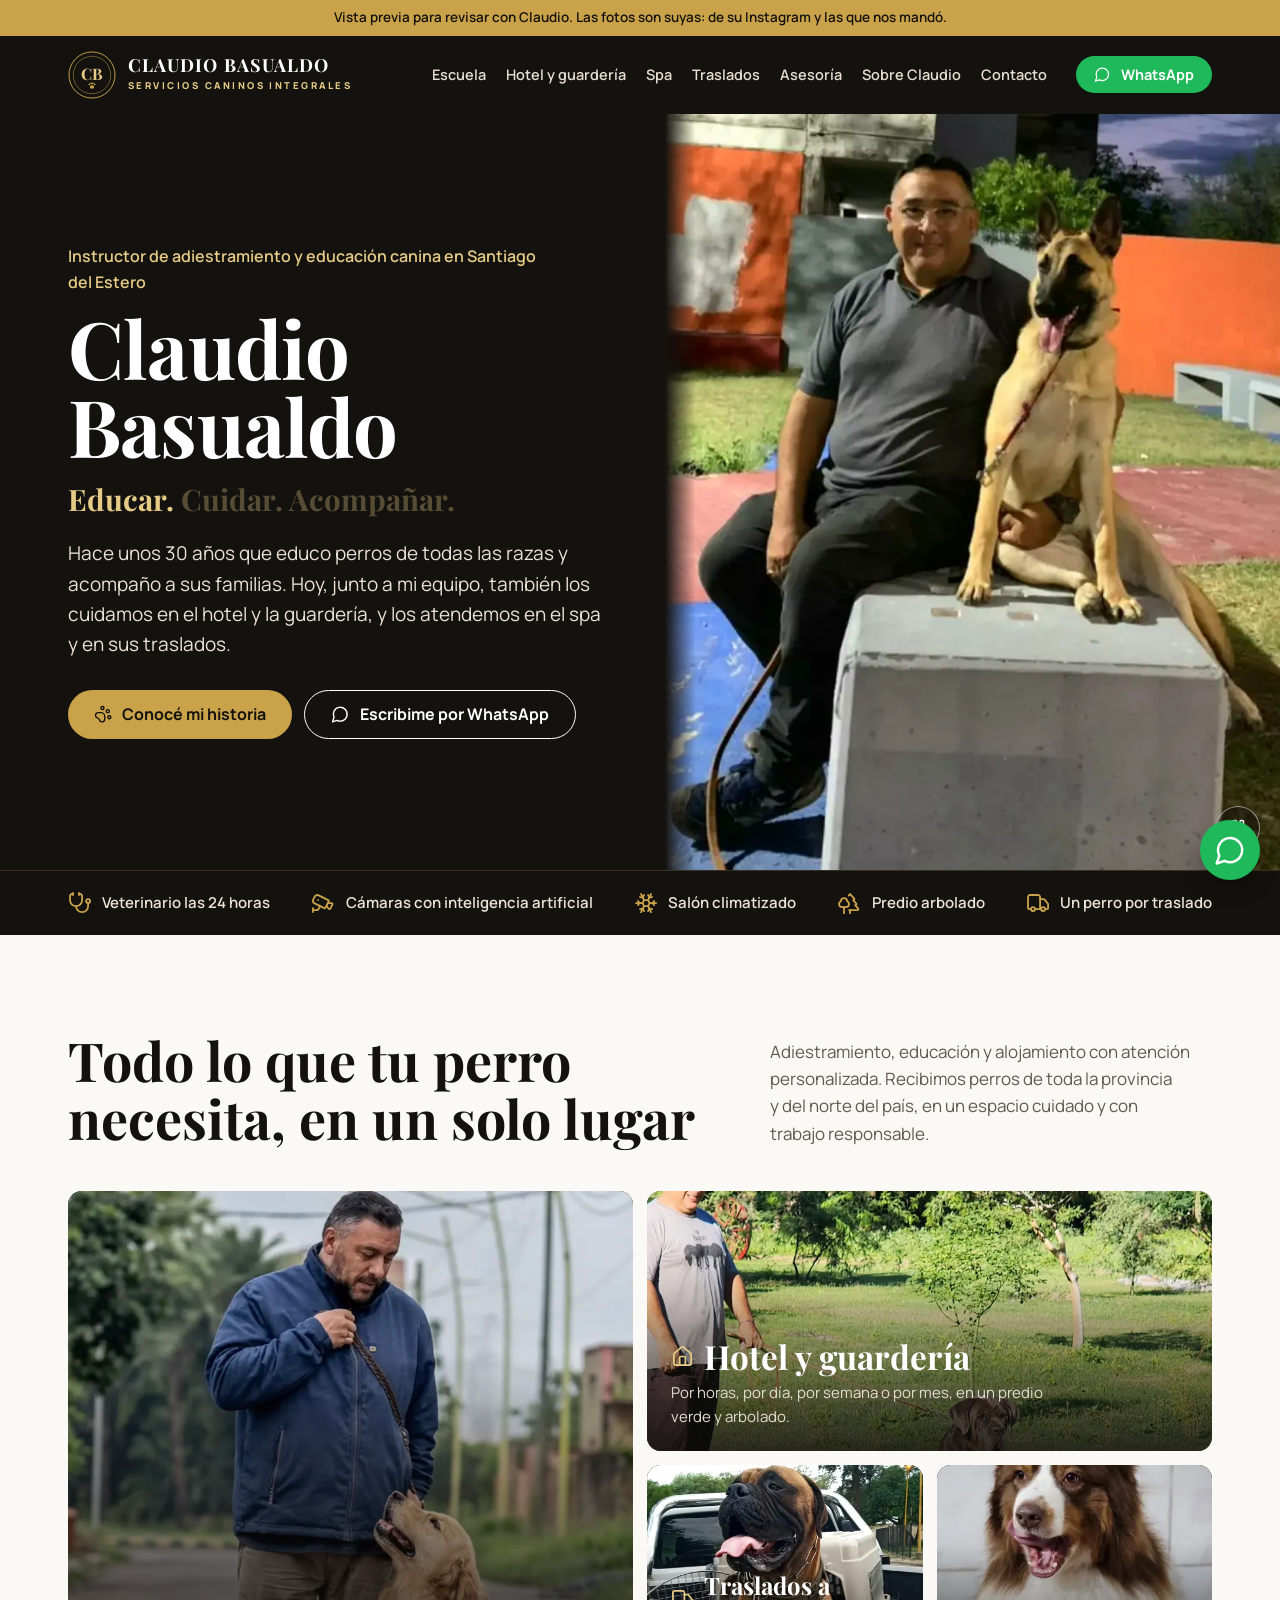
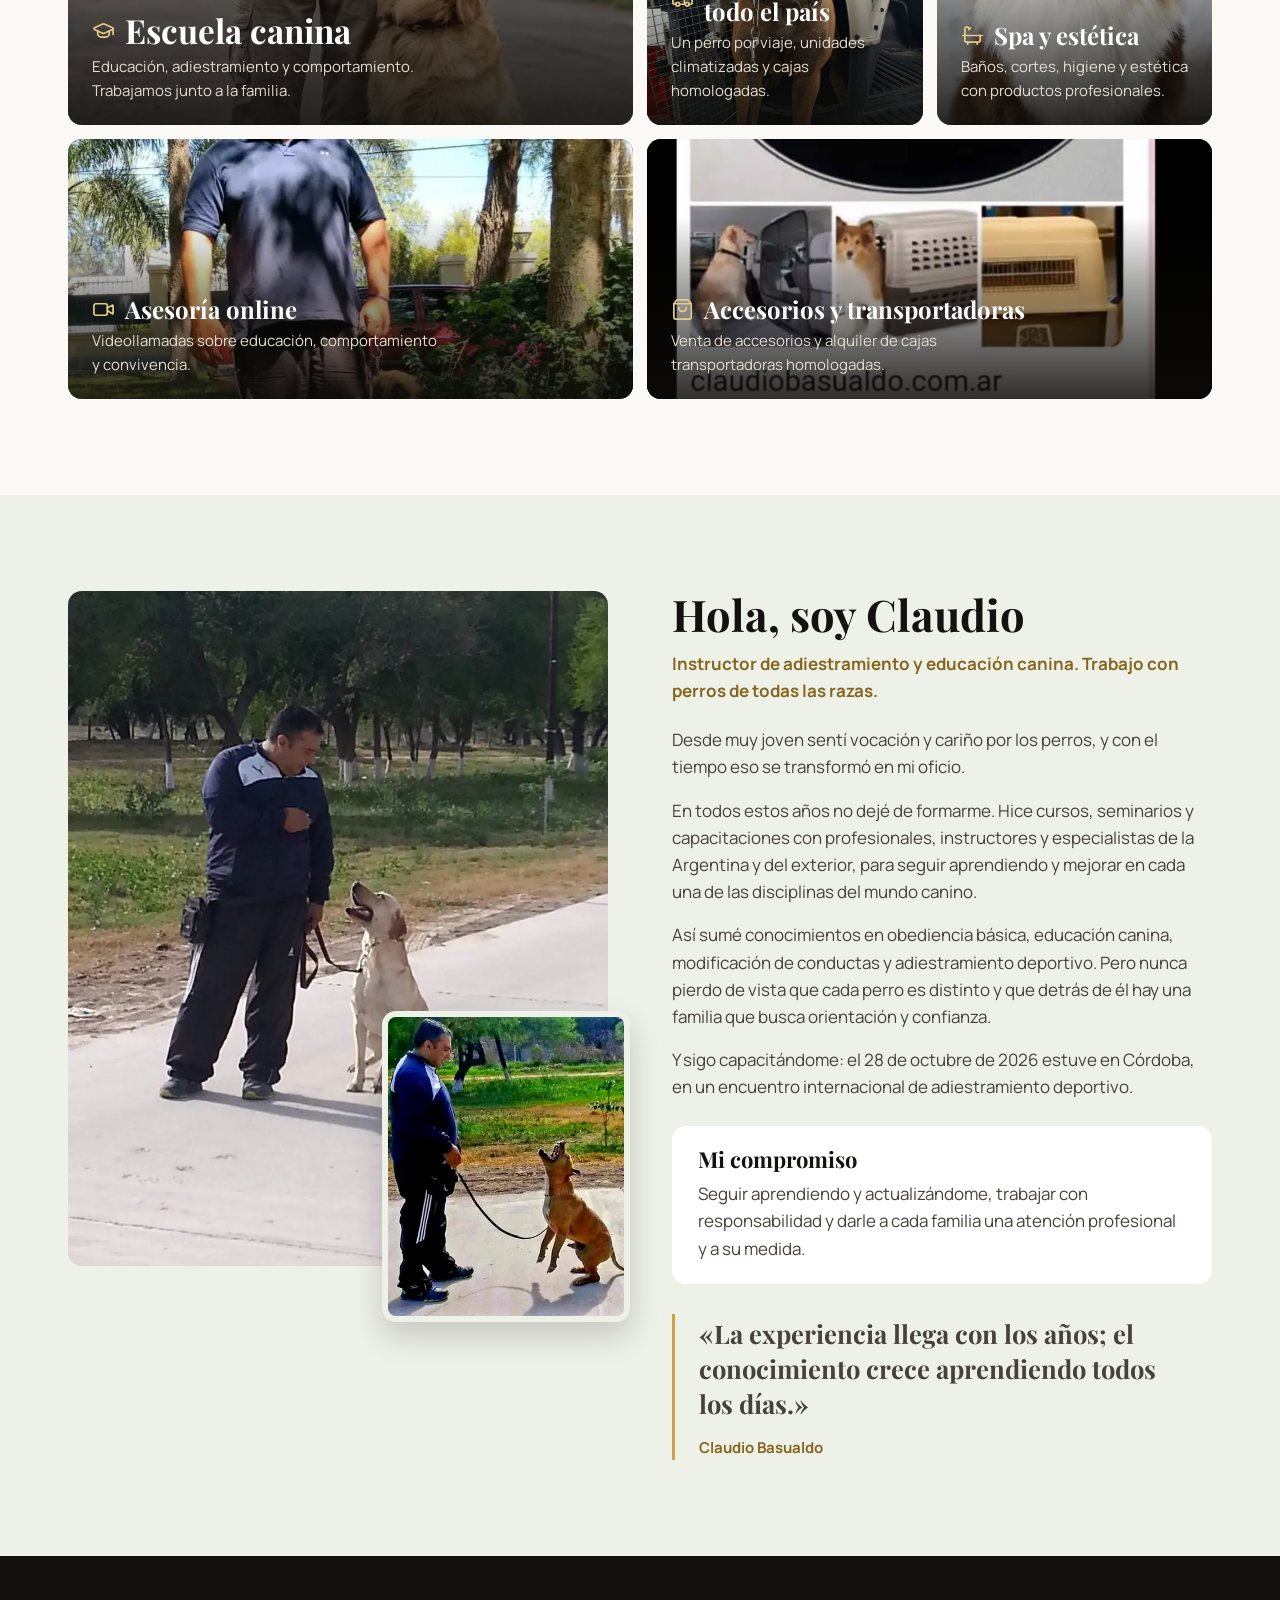
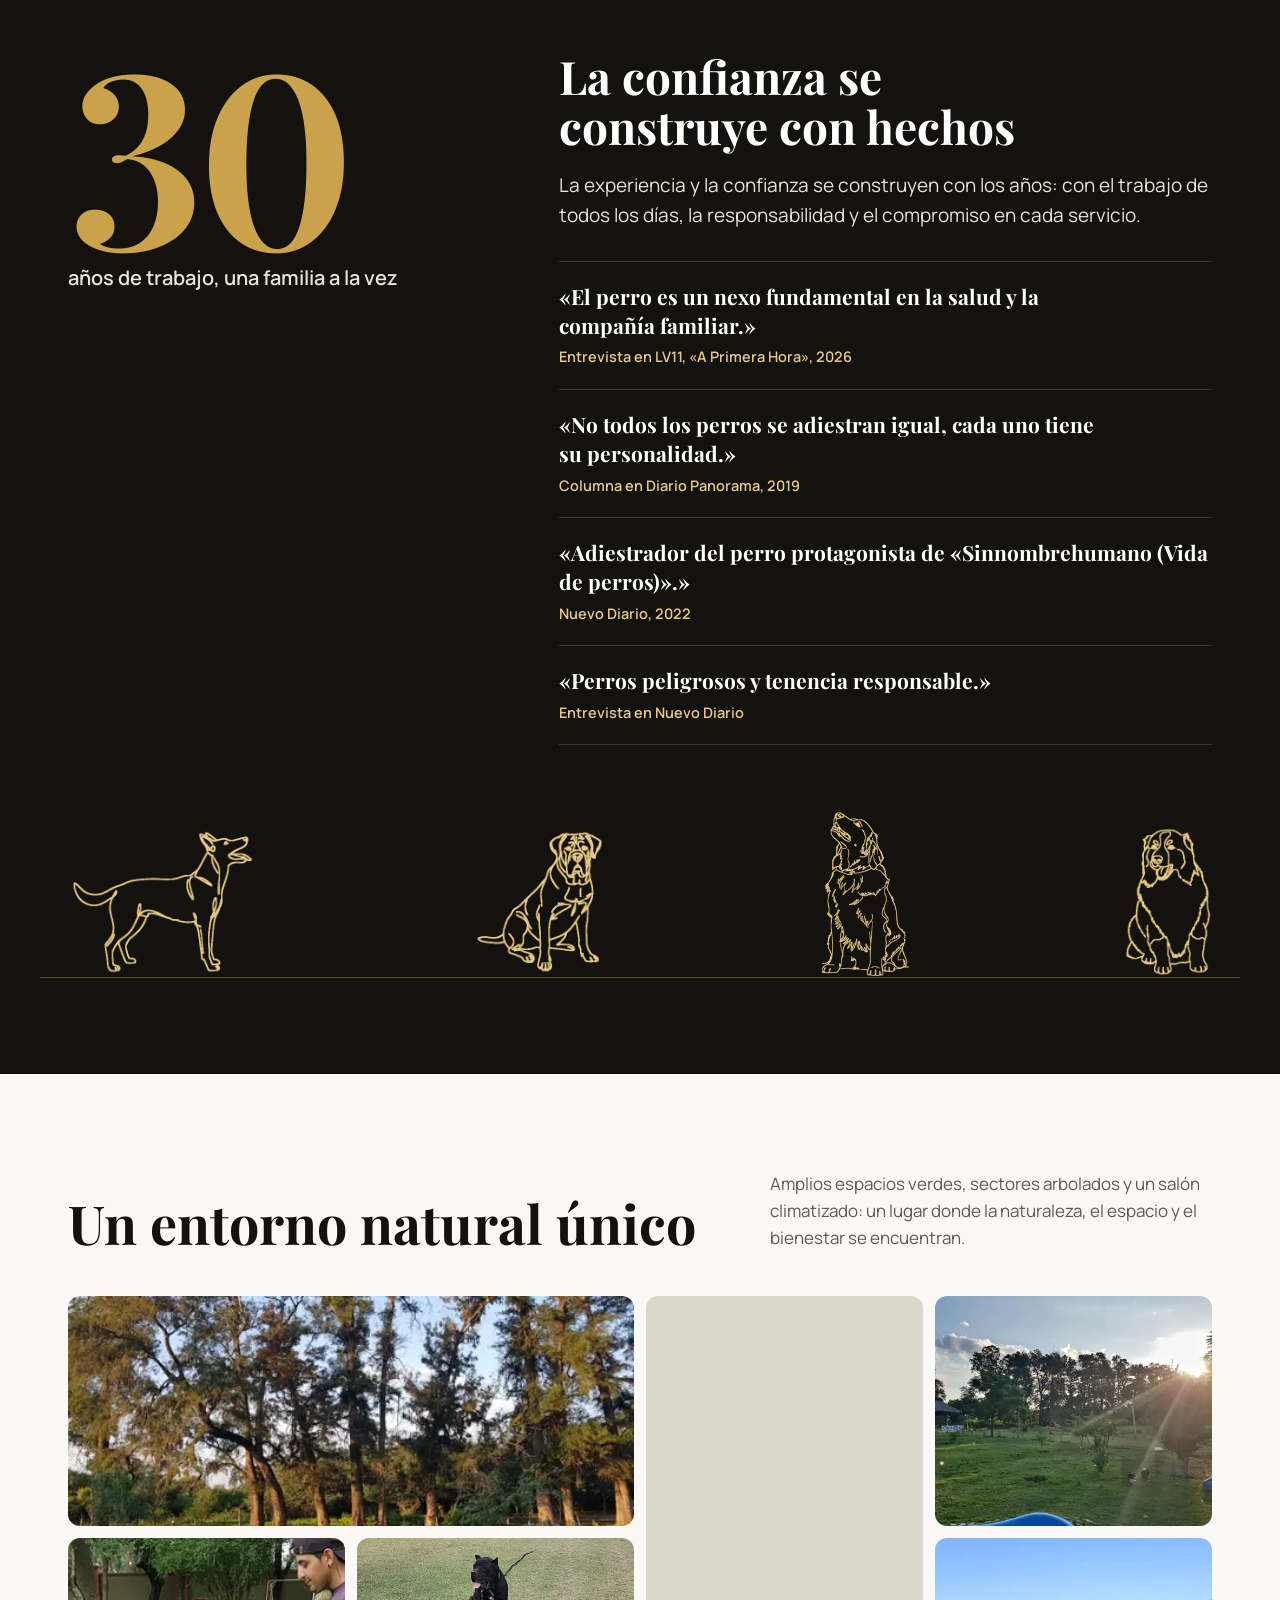
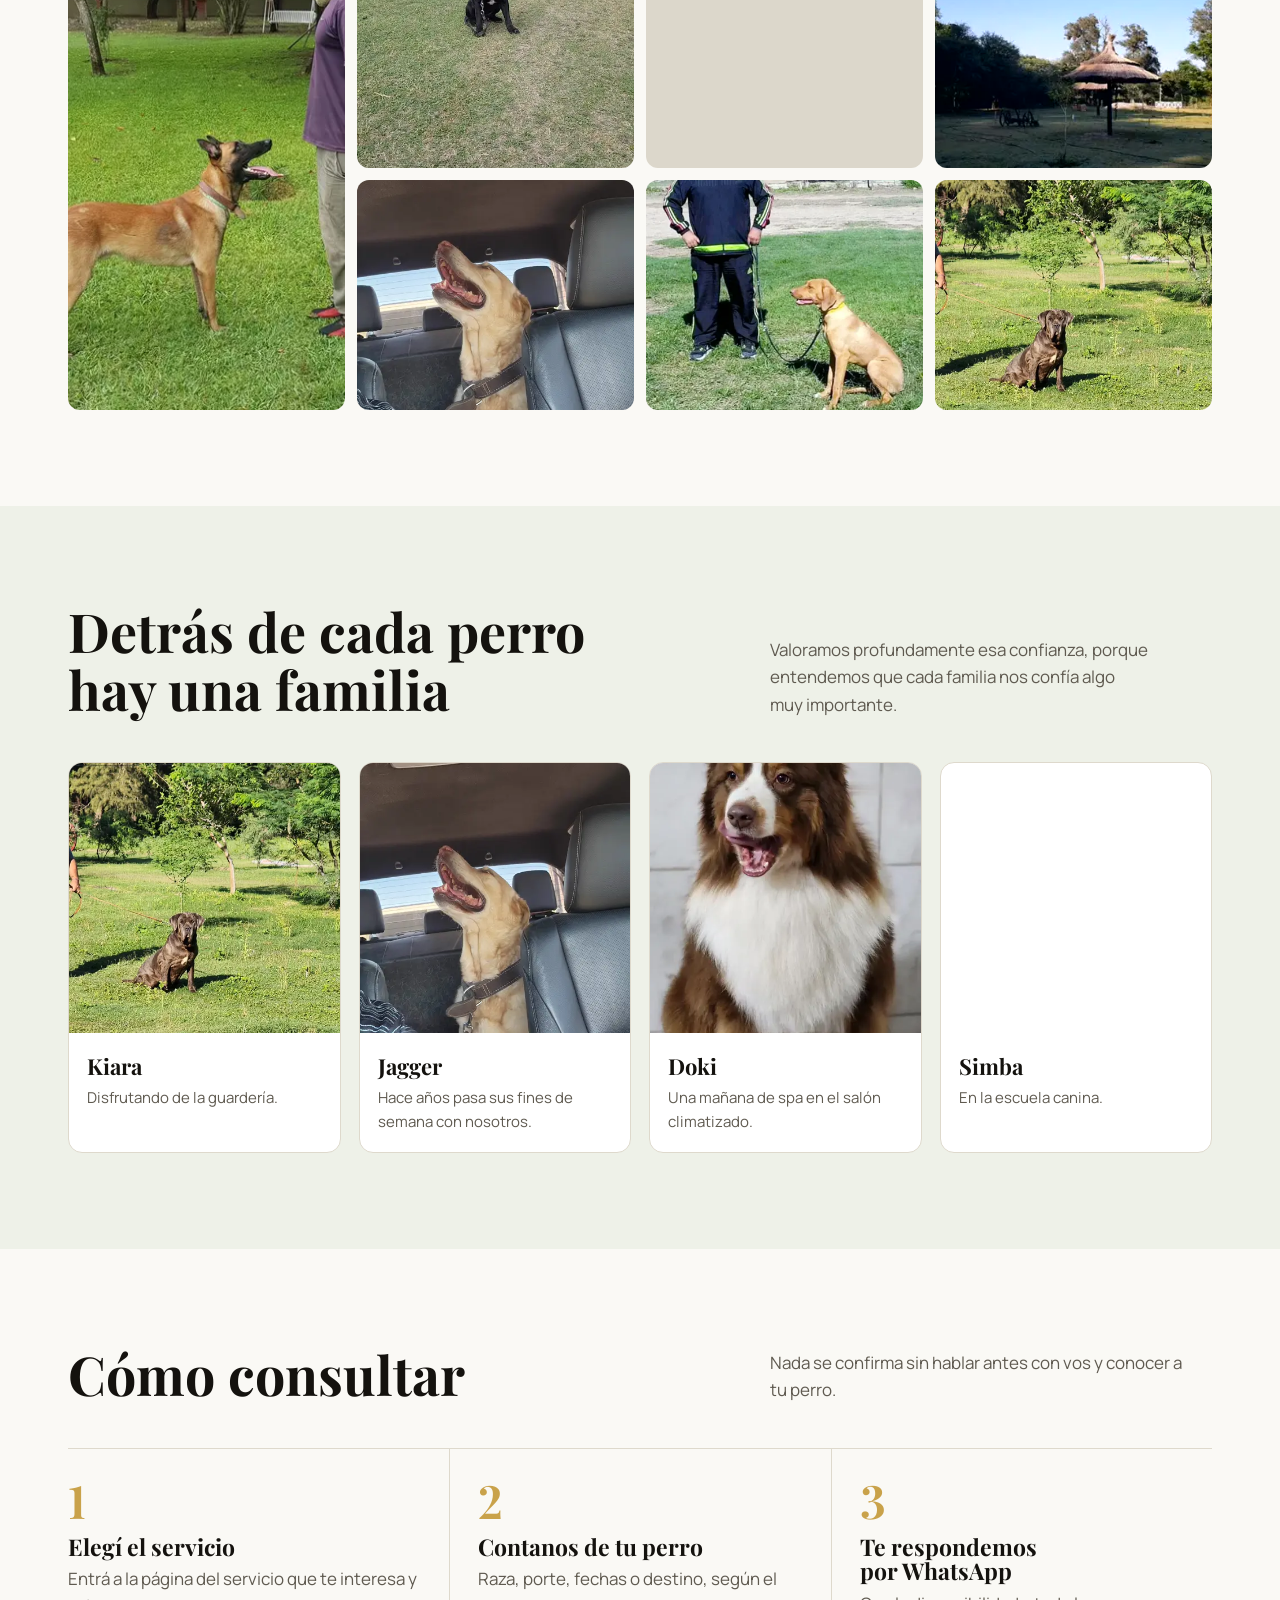
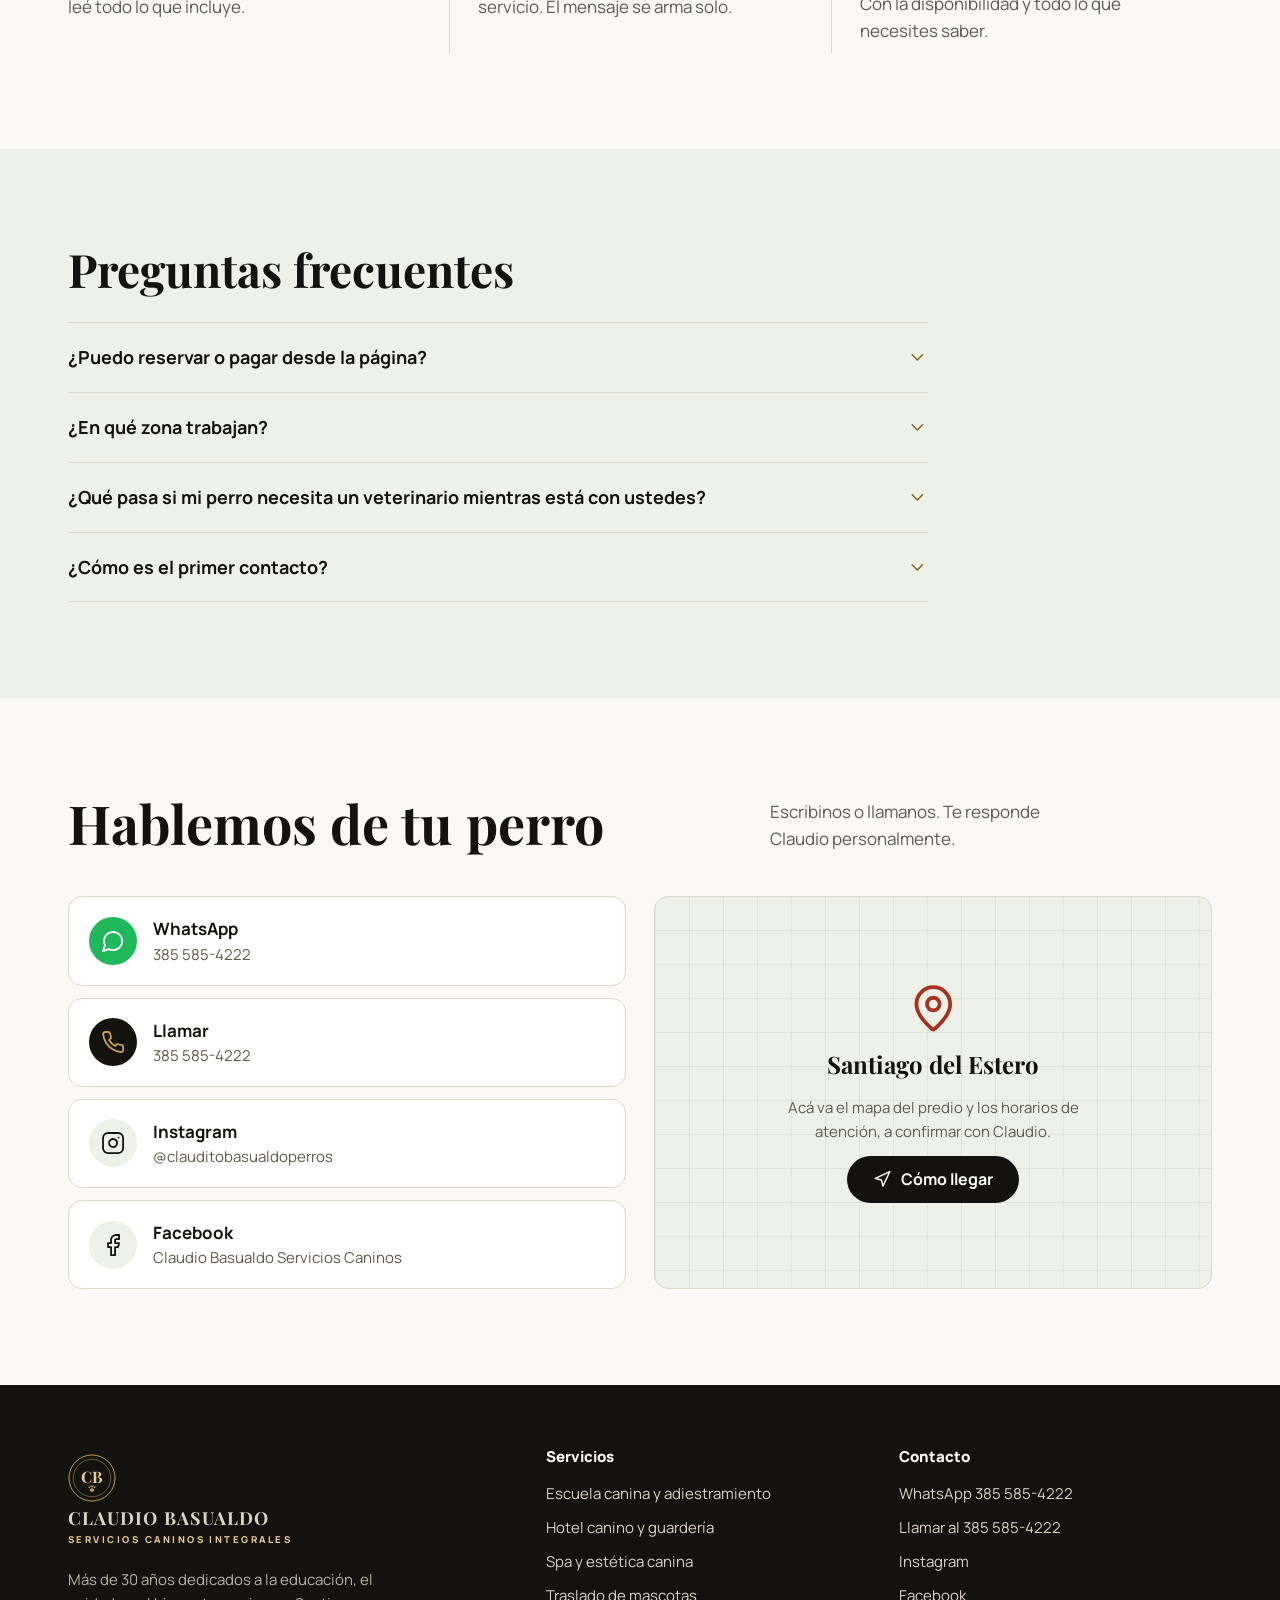
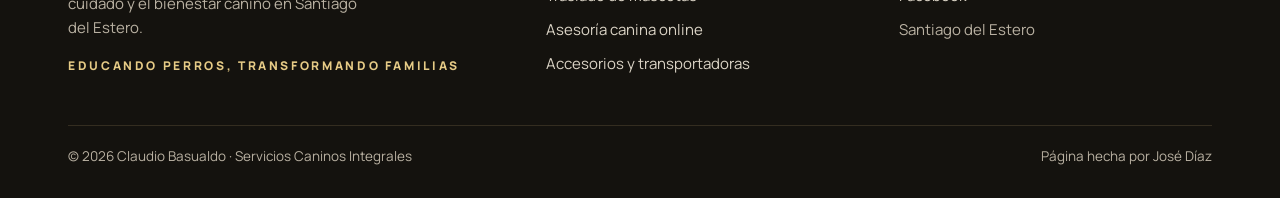
==== commit cc88c230: "Presentación nueva de Claudio con las dos fotos que eligió - "Hola, soy Claudio": su texto nuevo ree" ====
--- a/index.html
+++ b/index.html
@@ -128,19 +128,24 @@
       <div class="tx"><h3><svg class="ic" aria-hidden="true"><use href="#i-shopping-bag"/></svg>Accesorios y transportadoras</h3><p>Venta de accesorios y alquiler de cajas transportadoras homologadas.</p></div></a></div>
 </div></section>
 
-<!-- Sección pedida por Claudio (16/11), con su texto apenas retocado: en primera persona y sin sonar ostentoso. -->
+<!-- Sección "Hola, soy Claudio". 19/11: texto nuevo que mandó Claudio, reescrito con otras palabras,
+     en primera persona y sin sonar ostentoso. Las dos fotos las eligió él.
+     Sus textos originales están en redes\TEXTOS-CLAUDIO-16-11.md. -->
 <section class="seccion suave" id="claudio"><div class="contenedor dos sobre-claudio">
-  <figure class="retrato"><img src="img/claudio-basualdo-960.webp" srcset="img/claudio-basualdo-480.webp 480w, img/claudio-basualdo-960.webp 960w" sizes="(max-width: 980px) 100vw, 560px" alt="Claudio Basualdo con uno de sus alumnos" loading="lazy" decoding="async" style="object-position:center 30%"></figure>
+  <div class="retratos">
+    <figure class="retrato"><img src="img/claudio-labrador-960.webp" srcset="img/claudio-labrador-480.webp 480w, img/claudio-labrador-960.webp 960w" sizes="(max-width: 980px) 100vw, 560px" alt="Claudio Basualdo durante una clase con un labrador" loading="lazy" decoding="async" style="object-position:center 42%"></figure>
+    <figure class="retrato-chico"><img src="img/claudio-entrenando-960.webp" srcset="img/claudio-entrenando-480.webp 480w, img/claudio-entrenando-960.webp 960w" sizes="(max-width: 980px) 44vw, 260px" alt="Claudio Basualdo entrenando a un perro" loading="lazy" decoding="async" style="object-position:center 40%"></figure>
+  </div>
   <div class="texto-largo">
     <h2>Hola, soy Claudio</h2>
     <p class="oficio">Instructor de adiestramiento y educación canina. Trabajo con perros de todas las razas.</p>
-    <p>Los perros me acompañan desde muy joven. Hace unos 30 años que me dedico al adiestramiento, la educación y el comportamiento canino.</p>
-    <p>Mi trabajo es ayudar a cada familia a entender mejor a su perro, a comunicarse con él y a convivir en equilibrio. Me dedico sobre todo a la educación y la obediencia básica, a corregir malos hábitos, a modificar conductas y al trabajo en equipo entre el perro y su guía.</p>
-    <p>Cada perro es único: tiene su manera de ser, sus necesidades y sus tiempos para aprender. Por eso, antes de empezar, lo observo y lo evalúo, y armo el trabajo a su medida.</p>
-    <p>Con los años entendí que adiestrar no es solo enseñar órdenes. Es, sobre todo, construir confianza, comunicación, respeto y equilibrio. Trabajo con paciencia, constancia y conocimiento, cuidando siempre el bienestar del animal.</p>
+    <p>Desde muy joven sentí vocación y cariño por los perros, y con el tiempo eso se transformó en mi oficio.</p>
+    <p>En todos estos años no dejé de formarme. Hice cursos, seminarios y capacitaciones con profesionales, instructores y especialistas de la Argentina y del exterior, para seguir aprendiendo y mejorar en cada una de las disciplinas del mundo canino.</p>
+    <p>Así sumé conocimientos en obediencia básica, educación canina, modificación de conductas y adiestramiento deportivo. Pero nunca pierdo de vista que cada perro es distinto y que detrás de él hay una familia que busca orientación y confianza.</p>
+    <p>Y sigo capacitándome: el 28 de octubre de 2026 estuve en Córdoba, en un encuentro internacional de adiestramiento deportivo.</p>
     <div class="compromiso"><h3>Mi compromiso</h3>
-      <p>Seguir trabajando con responsabilidad, seriedad y dedicación, y poner lo que aprendí al servicio de quienes buscan una mejor relación con su perro.</p></div>
-    <blockquote class="cita"><p>«Detrás de cada perro hay una familia, y detrás de cada aprendizaje tiene que haber un vínculo de confianza.»</p><footer>Claudio Basualdo</footer></blockquote>
+      <p>Seguir aprendiendo y actualizándome, trabajar con responsabilidad y darle a cada familia una atención profesional y a su medida.</p></div>
+    <blockquote class="cita"><p>«La experiencia llega con los años; el conocimiento crece aprendiendo todos los días.»</p><footer>Claudio Basualdo</footer></blockquote>
   </div>
 </div></section>
 
--- a/css/estilos.css
+++ b/css/estilos.css
@@ -119,7 +119,11 @@
 .cita{font-family:var(--titulo);font-size:clamp(22px,2vw,27px);line-height:1.38;color:var(--carbon);border-left:3px solid var(--oro);padding:2px 0 2px 24px;margin:30px 0 0}
 .cita footer{font-family:var(--cuerpo);font-size:15px;color:var(--oro-texto);font-weight:700;margin-top:12px}
 .sobre-claudio{align-items:start}
-.sobre-claudio .retrato{position:sticky;top:110px}
+/* 19/11: dos fotos que eligió Claudio, una grande y otra chica encima */
+.retratos{position:relative}
+.sobre-claudio .retratos{position:sticky;top:110px;padding-bottom:56px}
+.retrato-chico{position:absolute;right:-22px;bottom:0;width:46%;aspect-ratio:4/5;margin:0;border-radius:var(--radio);overflow:hidden;border:6px solid var(--monte-claro);box-shadow:0 14px 30px rgba(20,18,14,.18);background:#DCD7CB}
+.retrato-chico img{width:100%;height:100%;object-fit:cover}
 .texto-largo .oficio{font-size:17px;font-weight:700;color:var(--oro-texto);margin:-10px 0 22px}
 .compromiso{margin:26px 0 0;padding:22px 26px;background:#fff;border-radius:var(--radio);max-width:62ch}
 .compromiso h3{font-size:22px;margin-bottom:8px;color:var(--carbon)}
@@ -327,7 +331,9 @@
   .mosaico{grid-template-columns:repeat(2,1fr);grid-template-rows:none;grid-auto-rows:240px}
   .p-escuela,.p-guarderia{grid-column:span 2;grid-row:span 1;min-height:300px}
   .p-traslados,.p-spa,.p-asesoria,.p-accesorios{grid-column:span 1;grid-row:span 1}
-  .sobre-claudio .retrato{position:static;aspect-ratio:4/3}
+  .sobre-claudio .retratos{position:relative;top:auto;padding-bottom:44px}
+  .sobre-claudio .retrato{aspect-ratio:4/3.4}
+  .retrato-chico{right:0;width:40%}
   .familias{grid-template-columns:repeat(2,1fr)}
   .galeria{grid-template-columns:repeat(2,1fr);grid-auto-rows:180px}
   .alumnos{grid-template-columns:repeat(2,minmax(0,1fr))}
@@ -378,3 +384,136 @@
   .etapa:after,.etapa .tramo{left:21px;top:44px}
   .etapa h3{margin-top:6px}
 }
+
+/* ================= propuestas de portada (18/11) =================
+   Tres demos para que Claudio elija. Las tres lo ponen primero; cambia la estructura y el movimiento.
+   Todo el movimiento es transform/opacity/clip-path, con "reducir movimiento" respetado. */
+.aviso-maqueta a{color:var(--carbon);margin:0 7px;text-underline-offset:3px}
+.aviso-maqueta b{margin:0 7px}
+@font-face{font-family:'Firma';src:url('../fuentes/firma-latin.woff2') format('woff2');font-display:swap}
+@keyframes contar-desde-cero{from{--n:0}to{--n:30}}
+@keyframes acercar{from{opacity:0;transform:scale(1.06)}}
+
+/* 1. Carta de presentación: claro, retrato en arco, firma que se escribe */
+.carta{background:var(--fondo);padding:clamp(40px,6vw,84px) 0 clamp(48px,6vw,90px);overflow:hidden}
+.carta-grid{display:grid;grid-template-columns:minmax(0,1.1fr) minmax(0,.9fr);gap:clamp(32px,5vw,80px);align-items:center}
+.carta-oficio{font-size:16px;font-weight:700;color:var(--oro-texto)}
+.carta-nombre{font-size:clamp(54px,6.6vw,104px);line-height:.95;letter-spacing:-.015em;margin:14px 0 0}
+.firma{font-family:'Firma',cursive;font-size:clamp(50px,5.4vw,82px);color:var(--oro);line-height:1.15;margin:10px 0 14px 6px;transform:rotate(-4deg);transform-origin:left center}
+.carta-bajada{font-size:clamp(17px,1.4vw,19px);color:#46423A;max-width:56ch}
+.carta-datos{list-style:none;display:flex;flex-wrap:wrap;gap:14px 34px;margin:26px 0 30px;padding:20px 0;border-top:1px solid var(--linea);border-bottom:1px solid var(--linea)}
+.carta-datos li{display:flex;flex-direction:column;max-width:17ch}
+.carta-datos b{font-family:var(--titulo);font-size:40px;line-height:1;color:var(--carbon)}
+.carta-datos li > span{font-size:14.5px;color:var(--gris);line-height:1.35;margin-top:6px}
+.arco{position:relative;margin:0;justify-self:center;width:min(100%,500px);aspect-ratio:4/5}
+.arco img{width:100%;height:100%;object-fit:cover;border-radius:999px 999px 18px 18px;position:relative;z-index:1}
+.arco:before{content:'';position:absolute;inset:-14px -14px 14px 14px;border:1.5px solid var(--oro);border-radius:999px 999px 18px 18px}
+@media (prefers-reduced-motion:no-preference){
+  .firma{clip-path:inset(-30% 100% -40% -8%);animation:escribir 2.4s cubic-bezier(.55,.1,.35,1) .5s forwards}
+  .arco img{animation:acercar 1.6s cubic-bezier(.2,.7,.2,1) both}
+  .carta-datos .contador{counter-reset:n var(--n);animation:contar-desde-cero 1.8s ease-out .4s both}
+  .carta-datos .contador .num{display:none}
+  .carta-datos .contador::after{content:counter(n)}
+}
+@keyframes escribir{to{clip-path:inset(-30% -8% -40% -8%)}}
+
+/* 2. Pantalla completa + historia por capítulos */
+.cine{position:relative;min-height:max(540px,calc(100svh - 118px));display:flex;align-items:flex-end;color:#fff;background:var(--carbon);overflow:hidden;isolation:isolate}
+.cine-foto{position:absolute;inset:0;z-index:-1}
+.cine-foto img{width:100%;height:100%;object-fit:cover}
+.cine-foto:after{content:'';position:absolute;inset:0;background:linear-gradient(0deg,rgba(14,13,10,.94) 0%,rgba(14,13,10,.55) 40%,rgba(14,13,10,.05) 72%),linear-gradient(90deg,rgba(14,13,10,.5),rgba(14,13,10,0) 55%)}
+.cine-texto{width:100%;padding-top:120px;padding-bottom:clamp(40px,7vh,80px)}
+.cine-nombre{color:#fff;font-size:clamp(56px,8.4vw,136px);line-height:.92;letter-spacing:-.02em;margin:12px 0 18px;max-width:11ch}
+.cine .bajada{font-size:clamp(17px,1.5vw,20px);color:#ECE6D8;max-width:58ch;margin-bottom:6px}
+.cine .btn-linea{color:#fff}
+@media (prefers-reduced-motion:no-preference){
+  .cine-foto img{animation:acercar 1.8s cubic-bezier(.2,.7,.2,1) both}
+  @supports (animation-timeline:scroll()){
+    .cine-foto{animation:alejar linear both;animation-timeline:scroll(root);animation-range:0 90vh}
+    .cine-texto{animation:subir linear both;animation-timeline:scroll(root);animation-range:0 75vh}
+  }
+}
+@keyframes alejar{to{transform:scale(1.12);opacity:.4}}
+@keyframes subir{to{transform:translateY(-70px);opacity:0}}
+.historia-grid{display:grid;grid-template-columns:minmax(0,.95fr) minmax(0,1.05fr);gap:clamp(32px,5vw,80px);align-items:start}
+.historia-fotos{position:sticky;top:110px;height:min(calc(100svh - 150px),720px);border-radius:var(--radio);overflow:hidden;background:#DCD7CB}
+.historia-fotos figure{position:absolute;inset:0;margin:0;opacity:0;transition:opacity .8s ease}
+.historia-fotos figure.activa{opacity:1}
+.historia-fotos img{width:100%;height:100%;object-fit:cover}
+.puntos{position:absolute;right:16px;top:50%;transform:translateY(-50%);list-style:none;display:flex;flex-direction:column;gap:12px;z-index:2}
+.puntos li{width:10px;height:10px;border-radius:50%;background:rgba(255,255,255,.6);box-shadow:0 0 0 1px rgba(0,0,0,.15);transition:background .3s,transform .3s}
+.puntos li.activo{background:var(--oro);transform:scale(1.4)}
+.historia-textos article{min-height:72svh;display:flex;flex-direction:column;justify-content:center;padding:40px 0;max-width:56ch}
+.cap-num{font-family:var(--titulo);font-size:20px;color:var(--oro-texto);margin-bottom:10px}
+.historia-textos h2,.historia-textos h3{font-size:clamp(32px,3.4vw,48px);margin-bottom:18px}
+.historia-textos article > p{color:#46423A;font-size:18px}
+.solo-celu{display:none}
+
+/* 3. Revista: retrato vertical, frase al lado y línea de tiempo con la prensa */
+.revista{background:var(--fondo);padding:clamp(28px,4vw,56px) 0 clamp(48px,6vw,88px)}
+.revista-grid{display:grid;grid-template-columns:minmax(0,.92fr) minmax(0,1.08fr);gap:clamp(32px,5vw,84px);align-items:center}
+.revista-foto{margin:0;position:relative;aspect-ratio:4/5;border-radius:6px;overflow:hidden;background:#DCD7CB}
+.revista-foto img{width:100%;height:100%;object-fit:cover}
+.revista-foto figcaption{position:absolute;left:0;bottom:0;background:var(--carbon);color:var(--oro-claro);font-size:13px;font-weight:700;letter-spacing:.04em;padding:8px 14px}
+.revista-nombre{font-size:clamp(60px,7.4vw,118px);line-height:.9;letter-spacing:-.02em;margin:14px 0 26px}
+.revista-nombre span{display:block}
+.revista-nombre span:last-child{color:var(--oro-texto);padding-left:.55em}
+.revista-cita{font-family:var(--titulo);font-size:clamp(21px,1.9vw,26px);line-height:1.38;color:var(--carbon);margin:0 0 20px;padding-top:22px;border-top:3px solid var(--carbon);max-width:32ch}
+@media (prefers-reduced-motion:no-preference){
+  .revista-nombre span{animation:asomar .9s cubic-bezier(.2,.7,.2,1) both}
+  .revista-nombre span:last-child{animation-delay:.18s}
+  .revista-foto img{animation:acercar 1.6s cubic-bezier(.2,.7,.2,1) both}
+}
+@keyframes asomar{from{opacity:0;transform:translateY(.35em)}}
+.linea-tiempo{overflow:hidden}
+.linea-barra{height:3px;background:rgba(230,203,134,.18);border-radius:3px;margin:0 0 22px;overflow:hidden}
+.linea-barra span{display:block;height:100%;background:var(--oro);transform-origin:left;transform:scaleX(.2);transition:transform .15s linear}
+.hitos{list-style:none;display:flex;gap:18px;overflow-x:auto;scroll-snap-type:x mandatory;scrollbar-width:none;
+  padding:6px max(20px,calc((100vw - 1200px) / 2 + 28px)) 16px;scroll-padding-inline:max(20px,calc((100vw - 1200px) / 2 + 28px))}
+.hitos::-webkit-scrollbar{display:none}
+.hito{flex:0 0 min(340px,80vw);scroll-snap-align:start;background:#1E1B16;border:1px solid rgba(230,203,134,.18);border-radius:var(--radio);padding:22px;display:flex;flex-direction:column;gap:12px;color:#D7D0C2}
+.hito .cuando{font-family:var(--titulo);font-size:34px;color:var(--oro);line-height:1}
+.hito figure{margin:0;aspect-ratio:16/10;border-radius:10px;overflow:hidden;background:#2a261f}
+.hito img{width:100%;height:100%;object-fit:cover}
+.hito .sin-foto{aspect-ratio:16/10;border-radius:10px;background:#F3EEE2;display:grid;place-items:center;text-align:center;padding:0 18px;
+  font-family:var(--titulo);font-style:italic;font-size:clamp(30px,2.6vw,38px);color:var(--carbon);line-height:1.05;border-top:6px double var(--carbon);border-bottom:6px double var(--carbon)}
+.hito h3{color:#fff;font-size:22px}
+.hito p{font-size:16px;line-height:1.5}
+.hito .leer{color:var(--oro-claro);font-weight:700;font-size:15px;margin-top:auto;text-underline-offset:3px}
+.hitos-flechas{display:flex;gap:10px;justify-content:flex-end;margin-top:14px}
+.hitos-flechas .btn{color:#fff;padding:10px 14px}
+@supports (animation-timeline:view()){
+  @media (prefers-reduced-motion:no-preference){
+    .hito{animation:aparecer-hito linear both;animation-timeline:view(inline);animation-range:entry 0% entry 70%}
+  }
+}
+@keyframes aparecer-hito{from{opacity:.3;transform:scale(.94)}}
+
+/* página para comparar */
+.props{display:grid;grid-template-columns:repeat(3,minmax(0,1fr));gap:22px}
+.prop{display:flex;flex-direction:column;background:#fff;border:1px solid var(--linea);border-radius:var(--radio);overflow:hidden;text-decoration:none;color:var(--texto)}
+.prop-capturas{position:relative;display:block;aspect-ratio:16/10;background:var(--carbon);overflow:hidden}
+.prop-capturas img{width:100%;height:100%;object-fit:cover;object-position:top}
+.prop-capturas .celu{position:absolute;right:12px;bottom:12px;width:24%;height:auto;aspect-ratio:390/844;border:3px solid var(--carbon);border-radius:12px;box-shadow:0 8px 24px rgba(0,0,0,.35)}
+.prop-tx{display:flex;flex-direction:column;gap:8px;padding:20px 22px 24px}
+.prop-tx small{color:var(--oro-texto);font-weight:700;font-size:14px}
+.prop-tx b{font-family:var(--titulo);font-size:26px;color:var(--carbon);line-height:1.1}
+.prop-tx > span{color:#46423A;font-size:15.5px}
+.prop-tx .btn{align-self:flex-start;margin-top:8px;color:var(--carbon)}
+
+@media (max-width:980px){
+  .carta-grid,.revista-grid,.historia-grid{grid-template-columns:minmax(0,1fr)}
+  .arco{order:-1;width:min(76%,360px);margin-top:16px}
+  .revista-foto{aspect-ratio:1/1}
+  .historia-fotos{display:none}
+  .solo-celu{display:block;margin:0 0 18px;aspect-ratio:4/3;border-radius:var(--radio);overflow:hidden;background:#DCD7CB}
+  .solo-celu img{width:100%;height:100%;object-fit:cover}
+  .historia-textos article{min-height:0;padding:22px 0}
+  .cine{min-height:max(520px,calc(100svh - 140px))}
+  .props{grid-template-columns:1fr}
+}
+@media (max-width:600px){
+  .carta-datos{gap:14px 22px}
+  .carta-datos b{font-size:32px}
+  .revista-nombre span:last-child{padding-left:.3em}
+}
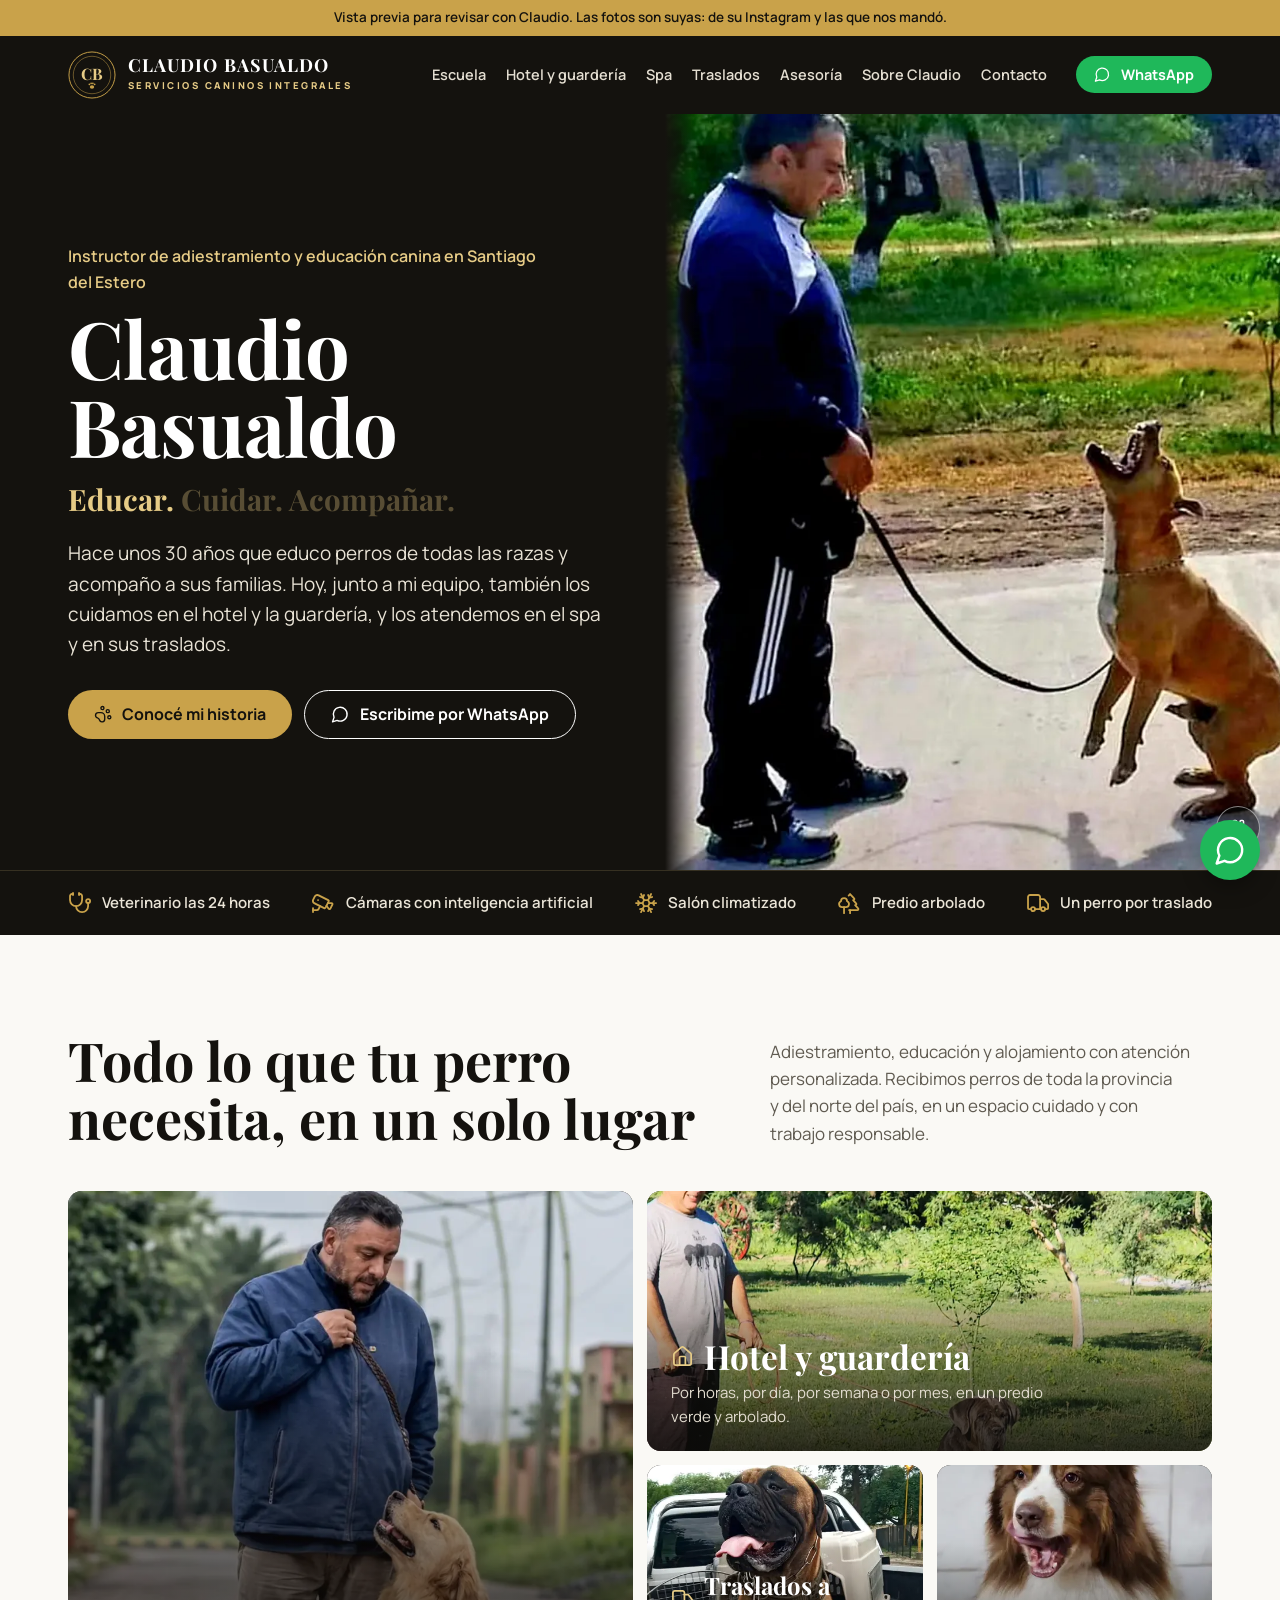
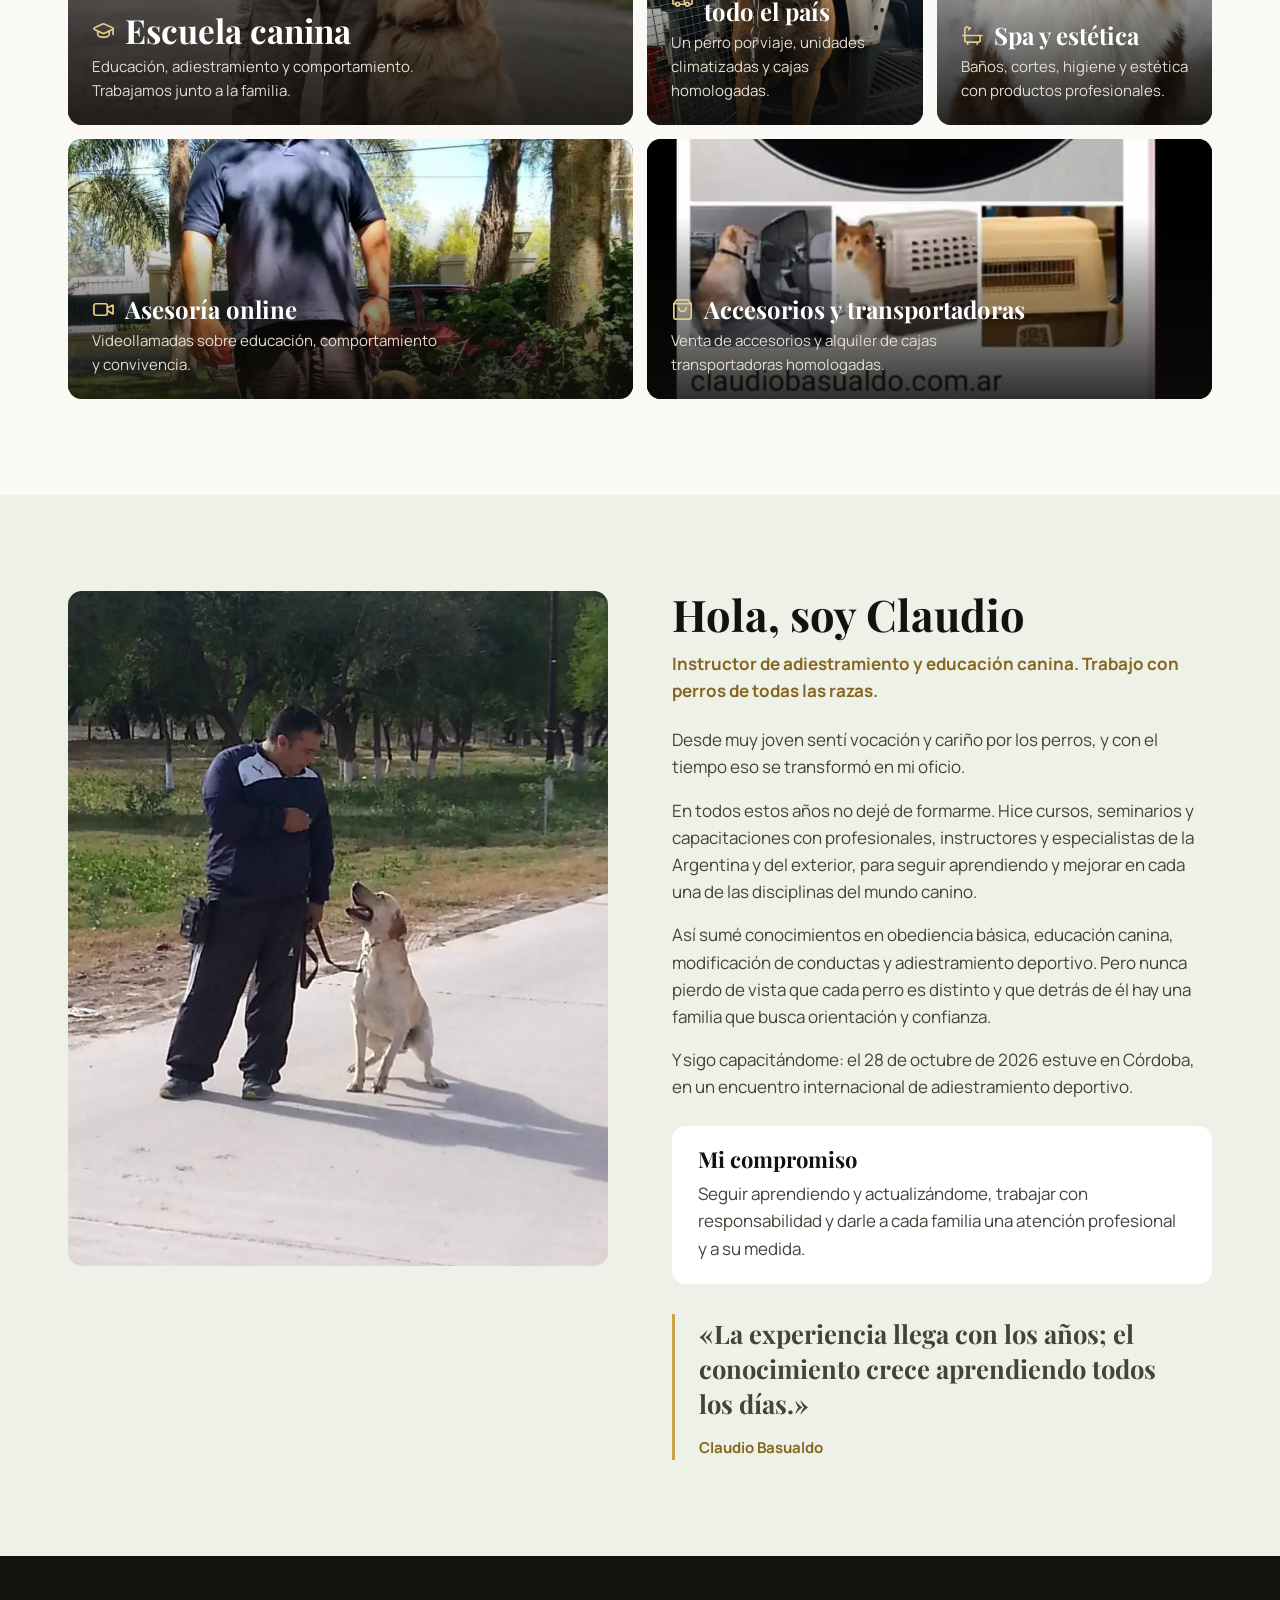
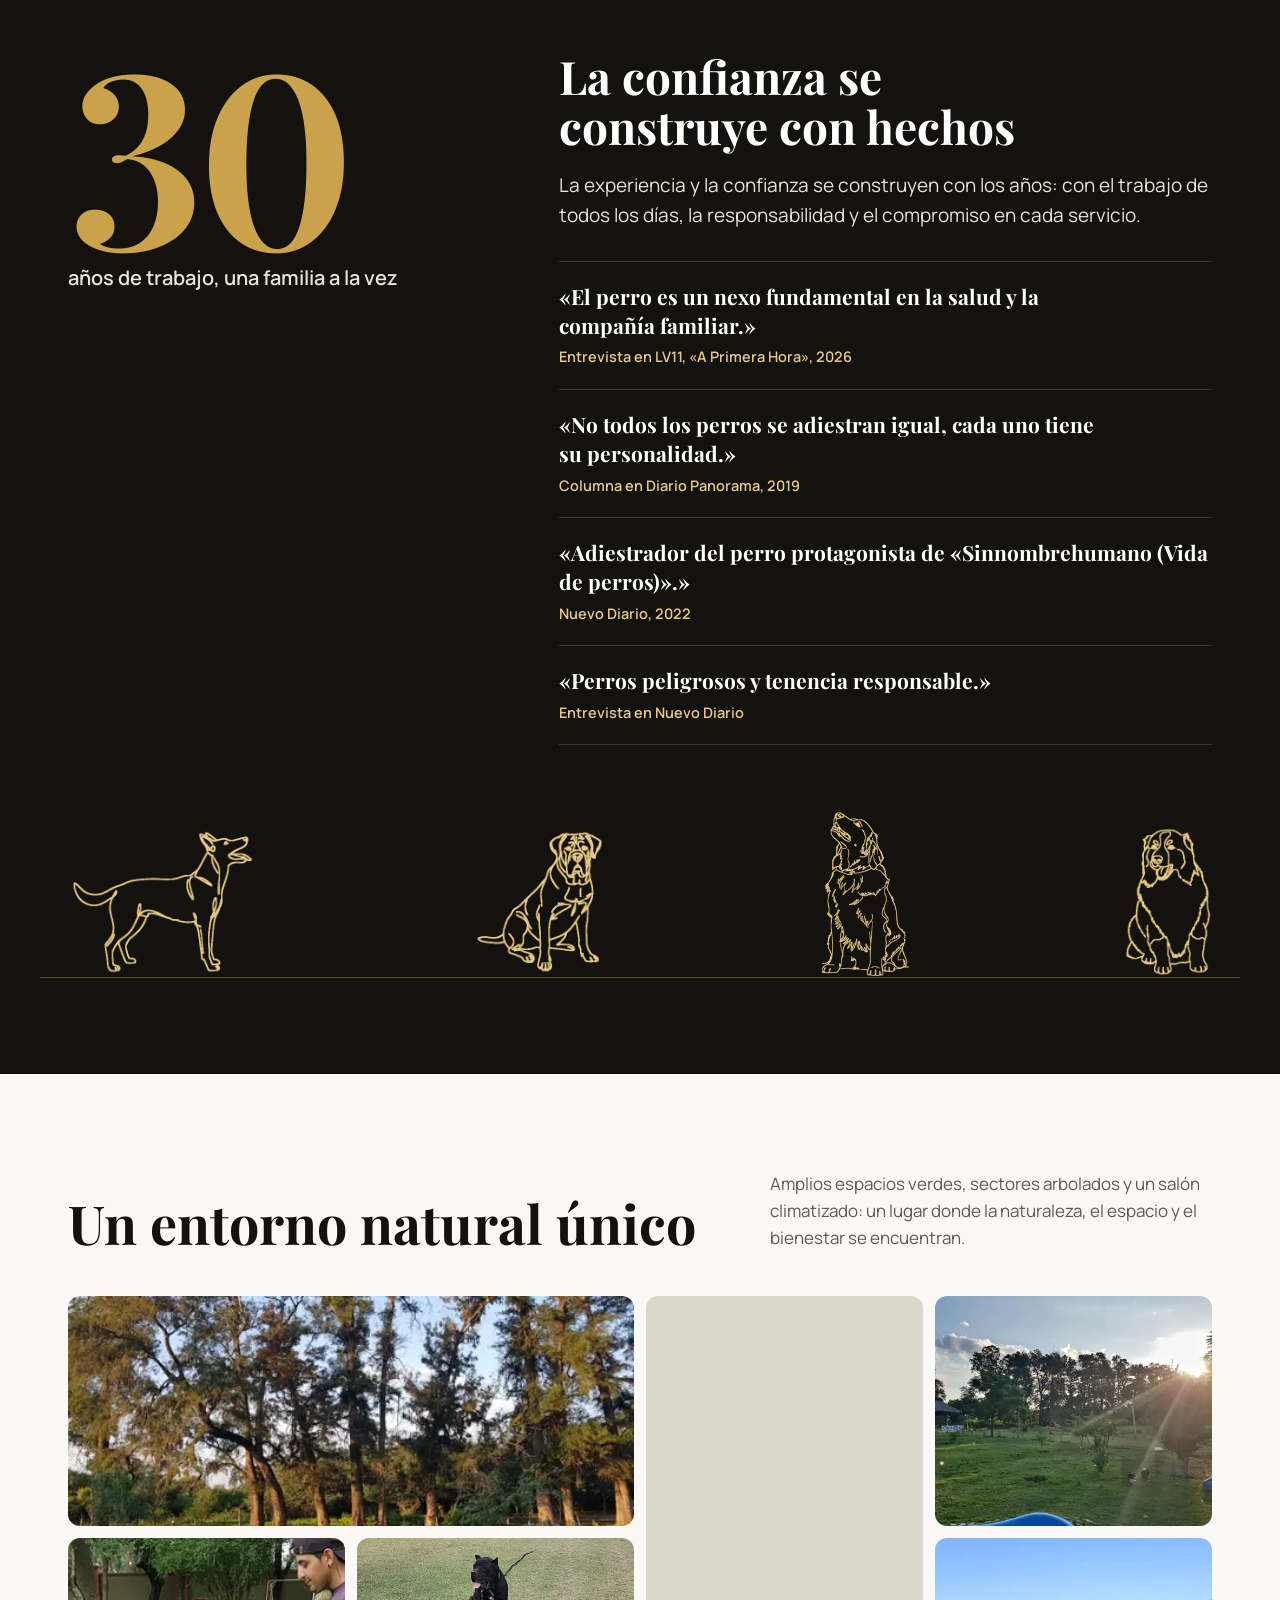
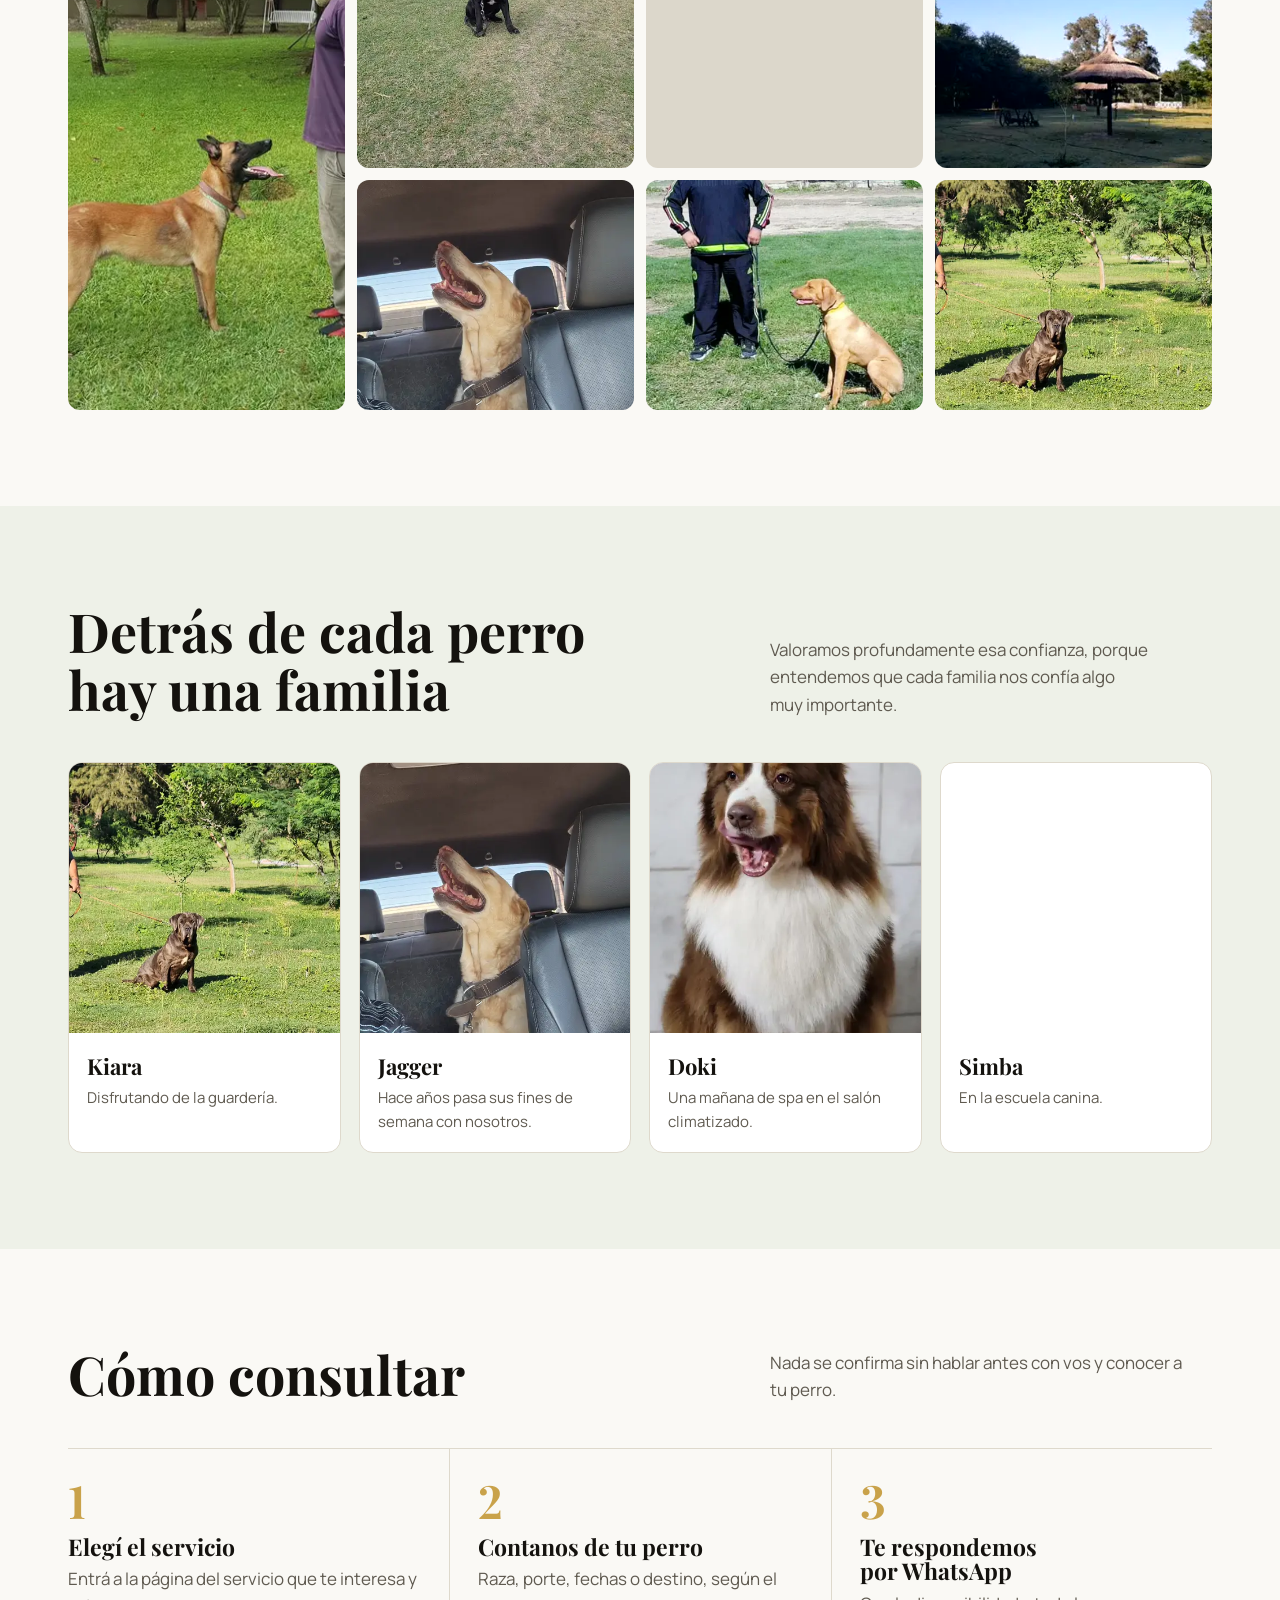
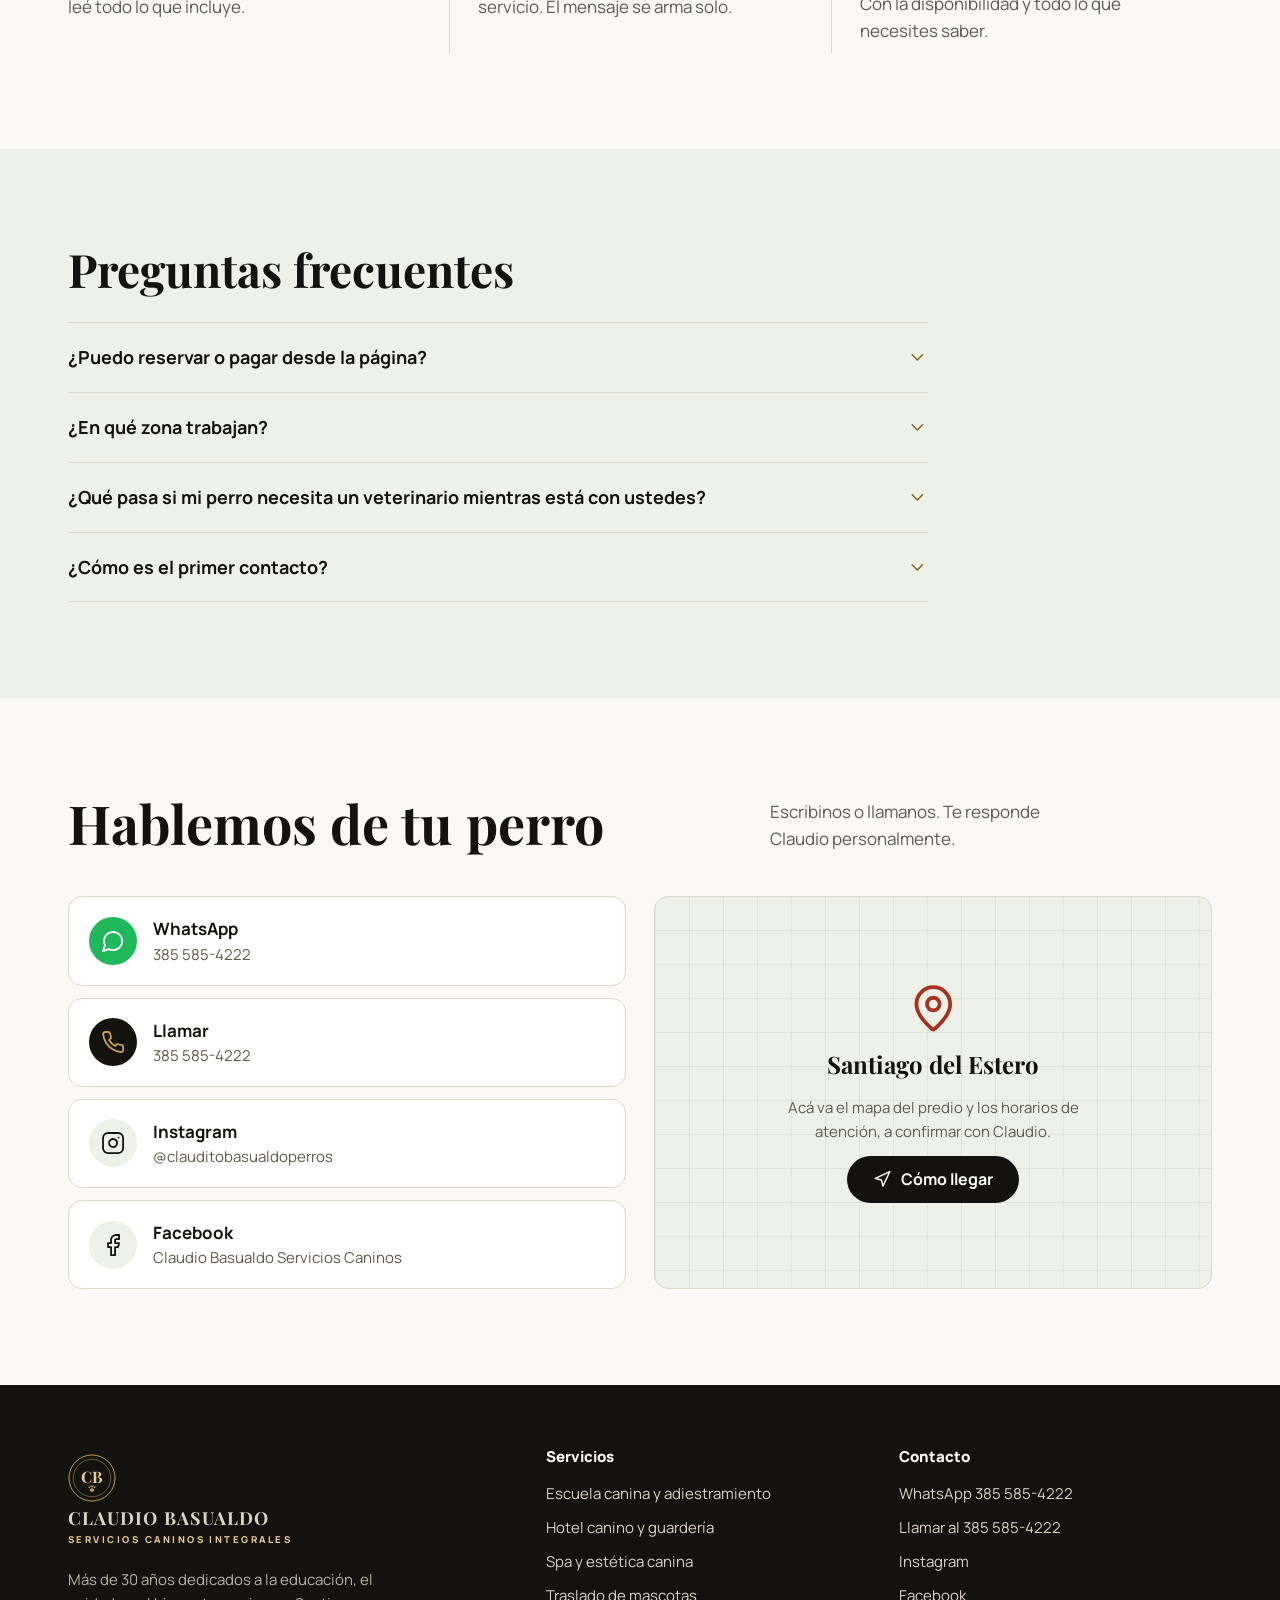
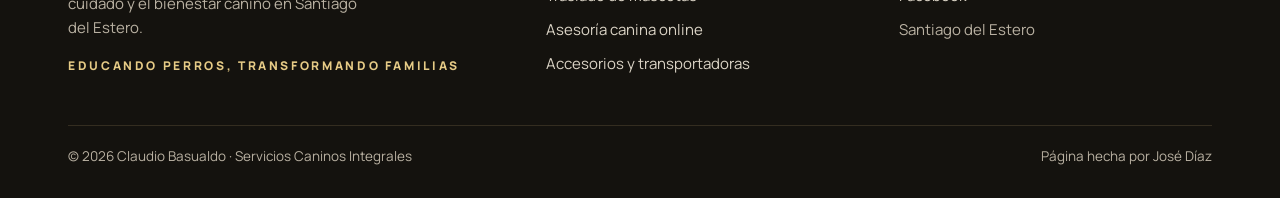
==== commit cb913a02: "Portada con Claudio parado y el perro que salta; la presentación queda con el labrador Pedido de Jos" ====
--- a/index.html
+++ b/index.html
@@ -98,7 +98,7 @@
       <a class="btn btn-linea" href="https://wa.me/5493855854222?text=Hola%2C%20Claudio.%20Te%20escribo%20desde%20tu%20p%C3%A1gina." target="_blank" rel="noopener"><svg class="ic" aria-hidden="true"><use href="#i-message-circle"/></svg>Escribime por WhatsApp</a>
     </div>
   </div>
-  <div class="fotos"><img class="activa" src="img/claudio-basualdo-malinois-960.webp" srcset="img/claudio-basualdo-malinois-480.webp 480w, img/claudio-basualdo-malinois-960.webp 960w, img/claudio-basualdo-malinois-1600.webp 1600w" sizes="(max-width: 980px) 100vw, 50vw" alt="Claudio Basualdo, instructor de adiestramiento y educación canina, con un Malinois" loading="eager" decoding="async" fetchpriority="high" style="object-position:center 40%">
+  <div class="fotos"><img class="activa" src="img/claudio-entrenando-960.webp" srcset="img/claudio-entrenando-480.webp 480w, img/claudio-entrenando-960.webp 960w, img/claudio-entrenando-1600.webp 1600w" sizes="(max-width: 980px) 100vw, 50vw" alt="Claudio Basualdo, instructor de adiestramiento y educación canina, durante un entrenamiento" loading="eager" decoding="async" fetchpriority="high" style="object-position:40% top">
     <button class="pausa" type="button" aria-label="Detener la animación" hidden><svg class="ic" aria-hidden="true"><use href="#i-pause"/></svg></button>
   </div>
 </section>
@@ -134,7 +134,6 @@
 <section class="seccion suave" id="claudio"><div class="contenedor dos sobre-claudio">
   <div class="retratos">
     <figure class="retrato"><img src="img/claudio-labrador-960.webp" srcset="img/claudio-labrador-480.webp 480w, img/claudio-labrador-960.webp 960w" sizes="(max-width: 980px) 100vw, 560px" alt="Claudio Basualdo durante una clase con un labrador" loading="lazy" decoding="async" style="object-position:center 42%"></figure>
-    <figure class="retrato-chico"><img src="img/claudio-entrenando-960.webp" srcset="img/claudio-entrenando-480.webp 480w, img/claudio-entrenando-960.webp 960w" sizes="(max-width: 980px) 44vw, 260px" alt="Claudio Basualdo entrenando a un perro" loading="lazy" decoding="async" style="object-position:center 40%"></figure>
   </div>
   <div class="texto-largo">
     <h2>Hola, soy Claudio</h2>
--- a/css/estilos.css
+++ b/css/estilos.css
@@ -119,11 +119,9 @@
 .cita{font-family:var(--titulo);font-size:clamp(22px,2vw,27px);line-height:1.38;color:var(--carbon);border-left:3px solid var(--oro);padding:2px 0 2px 24px;margin:30px 0 0}
 .cita footer{font-family:var(--cuerpo);font-size:15px;color:var(--oro-texto);font-weight:700;margin-top:12px}
 .sobre-claudio{align-items:start}
-/* 19/11: dos fotos que eligió Claudio, una grande y otra chica encima */
+/* 19/11: la foto del labrador que eligió Claudio (la otra pasó a la portada) */
 .retratos{position:relative}
-.sobre-claudio .retratos{position:sticky;top:110px;padding-bottom:56px}
-.retrato-chico{position:absolute;right:-22px;bottom:0;width:46%;aspect-ratio:4/5;margin:0;border-radius:var(--radio);overflow:hidden;border:6px solid var(--monte-claro);box-shadow:0 14px 30px rgba(20,18,14,.18);background:#DCD7CB}
-.retrato-chico img{width:100%;height:100%;object-fit:cover}
+.sobre-claudio .retratos{position:sticky;top:110px}
 .texto-largo .oficio{font-size:17px;font-weight:700;color:var(--oro-texto);margin:-10px 0 22px}
 .compromiso{margin:26px 0 0;padding:22px 26px;background:#fff;border-radius:var(--radio);max-width:62ch}
 .compromiso h3{font-size:22px;margin-bottom:8px;color:var(--carbon)}
@@ -331,9 +329,8 @@
   .mosaico{grid-template-columns:repeat(2,1fr);grid-template-rows:none;grid-auto-rows:240px}
   .p-escuela,.p-guarderia{grid-column:span 2;grid-row:span 1;min-height:300px}
   .p-traslados,.p-spa,.p-asesoria,.p-accesorios{grid-column:span 1;grid-row:span 1}
-  .sobre-claudio .retratos{position:relative;top:auto;padding-bottom:44px}
+  .sobre-claudio .retratos{position:relative;top:auto}
   .sobre-claudio .retrato{aspect-ratio:4/3.4}
-  .retrato-chico{right:0;width:40%}
   .familias{grid-template-columns:repeat(2,1fr)}
   .galeria{grid-template-columns:repeat(2,1fr);grid-auto-rows:180px}
   .alumnos{grid-template-columns:repeat(2,minmax(0,1fr))}
@@ -406,8 +403,8 @@
 .carta-datos b{font-family:var(--titulo);font-size:40px;line-height:1;color:var(--carbon)}
 .carta-datos li > span{font-size:14.5px;color:var(--gris);line-height:1.35;margin-top:6px}
 .arco{position:relative;margin:0;justify-self:center;width:min(100%,500px);aspect-ratio:4/5}
-.arco img{width:100%;height:100%;object-fit:cover;border-radius:999px 999px 18px 18px;position:relative;z-index:1}
-.arco:before{content:'';position:absolute;inset:-14px -14px 14px 14px;border:1.5px solid var(--oro);border-radius:999px 999px 18px 18px}
+.arco img{width:100%;height:100%;object-fit:cover;border-radius:50% 50% 18px 18px / 32% 32% 18px 18px;position:relative;z-index:1}
+.arco:before{content:'';position:absolute;inset:-14px -14px 14px 14px;border:1.5px solid var(--oro);border-radius:50% 50% 18px 18px / 32% 32% 18px 18px}
 @media (prefers-reduced-motion:no-preference){
   .firma{clip-path:inset(-30% 100% -40% -8%);animation:escribir 2.4s cubic-bezier(.55,.1,.35,1) .5s forwards}
   .arco img{animation:acercar 1.6s cubic-bezier(.2,.7,.2,1) both}
@@ -421,6 +418,13 @@
 .cine{position:relative;min-height:max(540px,calc(100svh - 118px));display:flex;align-items:flex-end;color:#fff;background:var(--carbon);overflow:hidden;isolation:isolate}
 .cine-foto{position:absolute;inset:0;z-index:-1}
 .cine-foto img{width:100%;height:100%;object-fit:cover}
+/* 19/11: la foto de la portada es casi cuadrada. En compu va nítida a la derecha y el resto
+   de la pantalla se llena con la misma foto desenfocada; en el celular la ocupa toda. */
+.cine-foto .fondo{display:none}
+@media (min-width:981px){
+  .cine-foto .fondo{display:block;position:absolute;inset:-60px;width:calc(100% + 120px);height:calc(100% + 120px);filter:blur(36px) saturate(1.1) brightness(.5)}
+  .cine-foto .nitida{position:absolute;top:0;right:0;width:62%;-webkit-mask-image:linear-gradient(90deg,transparent 0,#000 30%);mask-image:linear-gradient(90deg,transparent 0,#000 30%)}
+}
 .cine-foto:after{content:'';position:absolute;inset:0;background:linear-gradient(0deg,rgba(14,13,10,.94) 0%,rgba(14,13,10,.55) 40%,rgba(14,13,10,.05) 72%),linear-gradient(90deg,rgba(14,13,10,.5),rgba(14,13,10,0) 55%)}
 .cine-texto{width:100%;padding-top:120px;padding-bottom:clamp(40px,7vh,80px)}
 .cine-nombre{color:#fff;font-size:clamp(56px,8.4vw,136px);line-height:.92;letter-spacing:-.02em;margin:12px 0 18px;max-width:11ch}
@@ -446,7 +450,11 @@
 .historia-textos article{min-height:72svh;display:flex;flex-direction:column;justify-content:center;padding:40px 0;max-width:56ch}
 .cap-num{font-family:var(--titulo);font-size:20px;color:var(--oro-texto);margin-bottom:10px}
 .historia-textos h2,.historia-textos h3{font-size:clamp(32px,3.4vw,48px);margin-bottom:18px}
-.historia-textos article > p{color:#46423A;font-size:18px}
+.historia-textos article > p{color:#46423A;font-size:18px;margin-bottom:14px}
+.historia-textos article > p.oficio{font-size:17px;font-weight:700;color:var(--oro-texto)}
+/* 19/11: en el capítulo 1, la foto chica que eligió Claudio va encima, en la esquina */
+.historia-fotos .chica,.solo-celu .chica{position:absolute;right:44px;bottom:18px;width:42%;aspect-ratio:4/5;border:6px solid var(--monte-claro);border-radius:12px;overflow:hidden;box-shadow:0 14px 30px rgba(20,18,14,.25)}
+.historia-fotos .chica img,.solo-celu .chica img{width:100%;height:100%;object-fit:cover}
 .solo-celu{display:none}
 
 /* 3. Revista: retrato vertical, frase al lado y línea de tiempo con la prensa */
@@ -506,7 +514,8 @@
   .arco{order:-1;width:min(76%,360px);margin-top:16px}
   .revista-foto{aspect-ratio:1/1}
   .historia-fotos{display:none}
-  .solo-celu{display:block;margin:0 0 18px;aspect-ratio:4/3;border-radius:var(--radio);overflow:hidden;background:#DCD7CB}
+  .solo-celu{display:block;position:relative;margin:0 0 18px;aspect-ratio:4/3;border-radius:var(--radio);overflow:hidden;background:#DCD7CB}
+  .solo-celu .chica{right:10px;bottom:10px;width:34%;border-width:4px}
   .solo-celu img{width:100%;height:100%;object-fit:cover}
   .historia-textos article{min-height:0;padding:22px 0}
   .cine{min-height:max(520px,calc(100svh - 140px))}
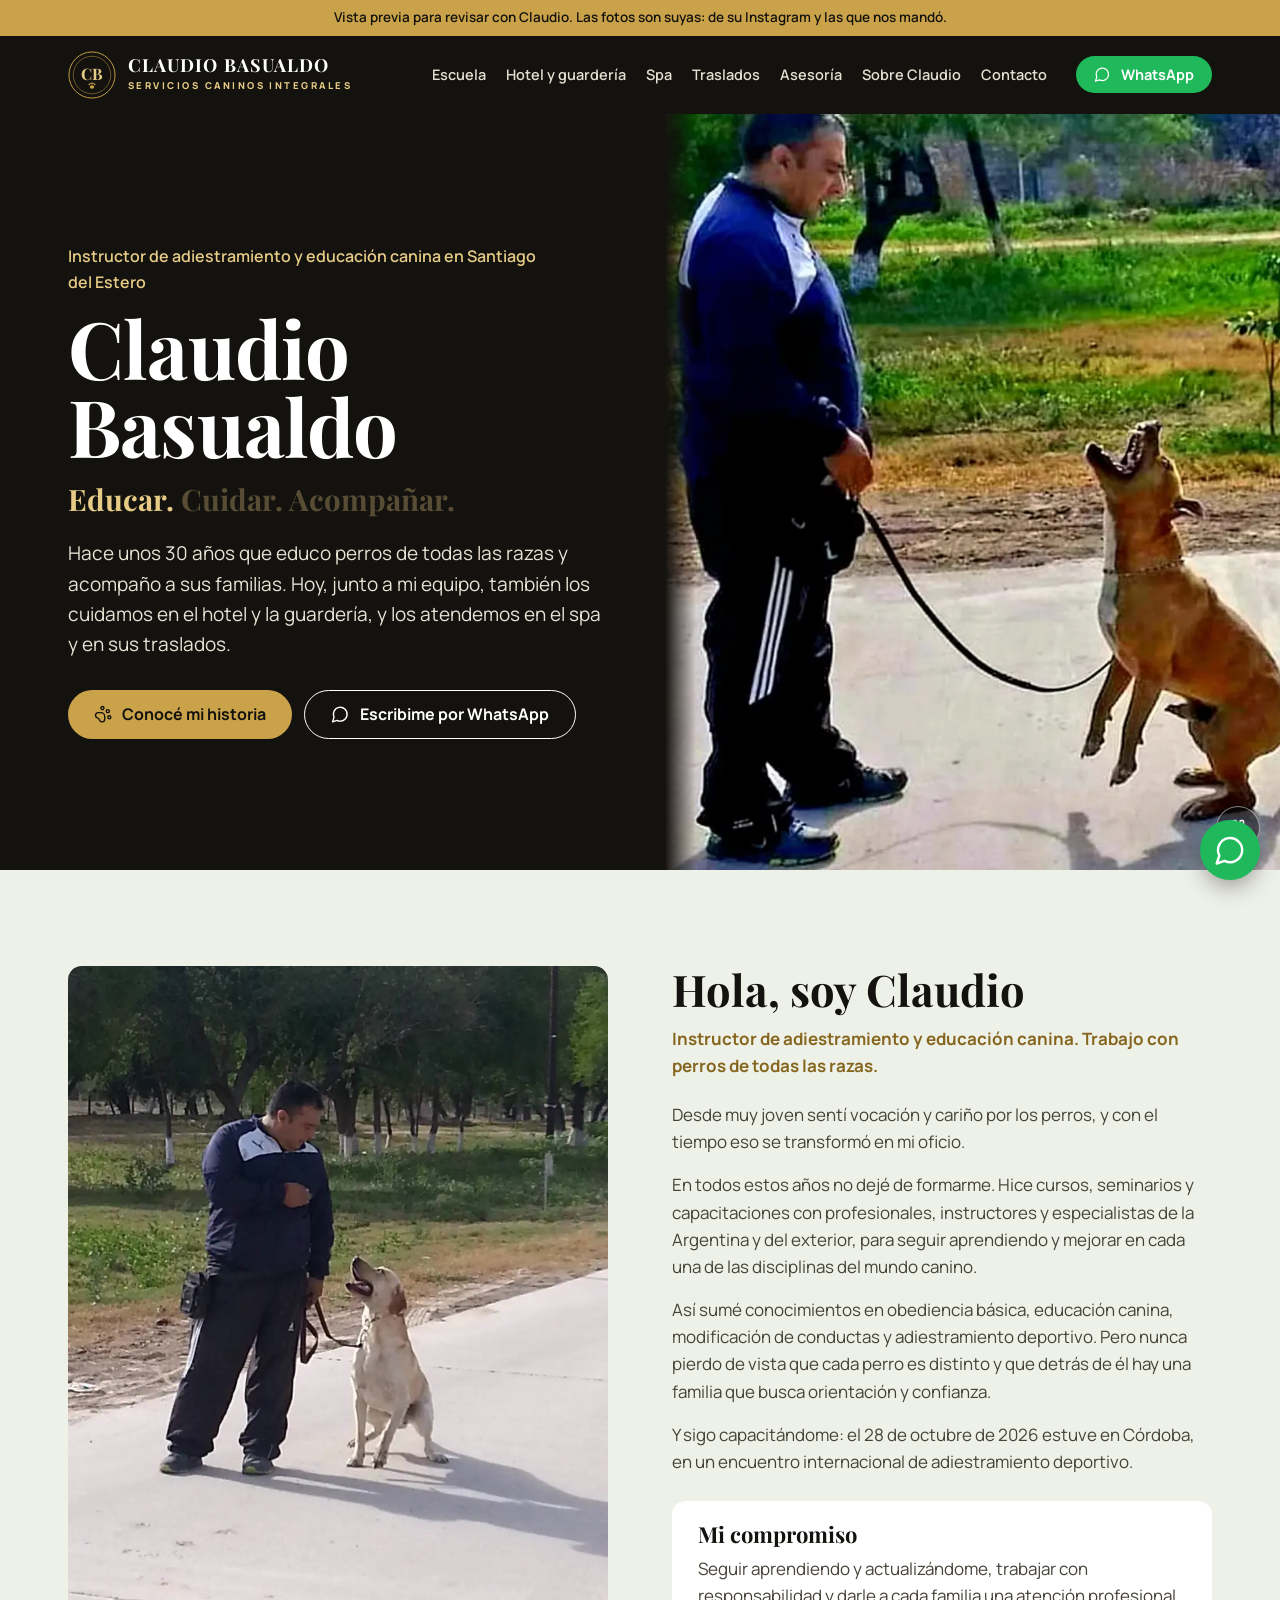
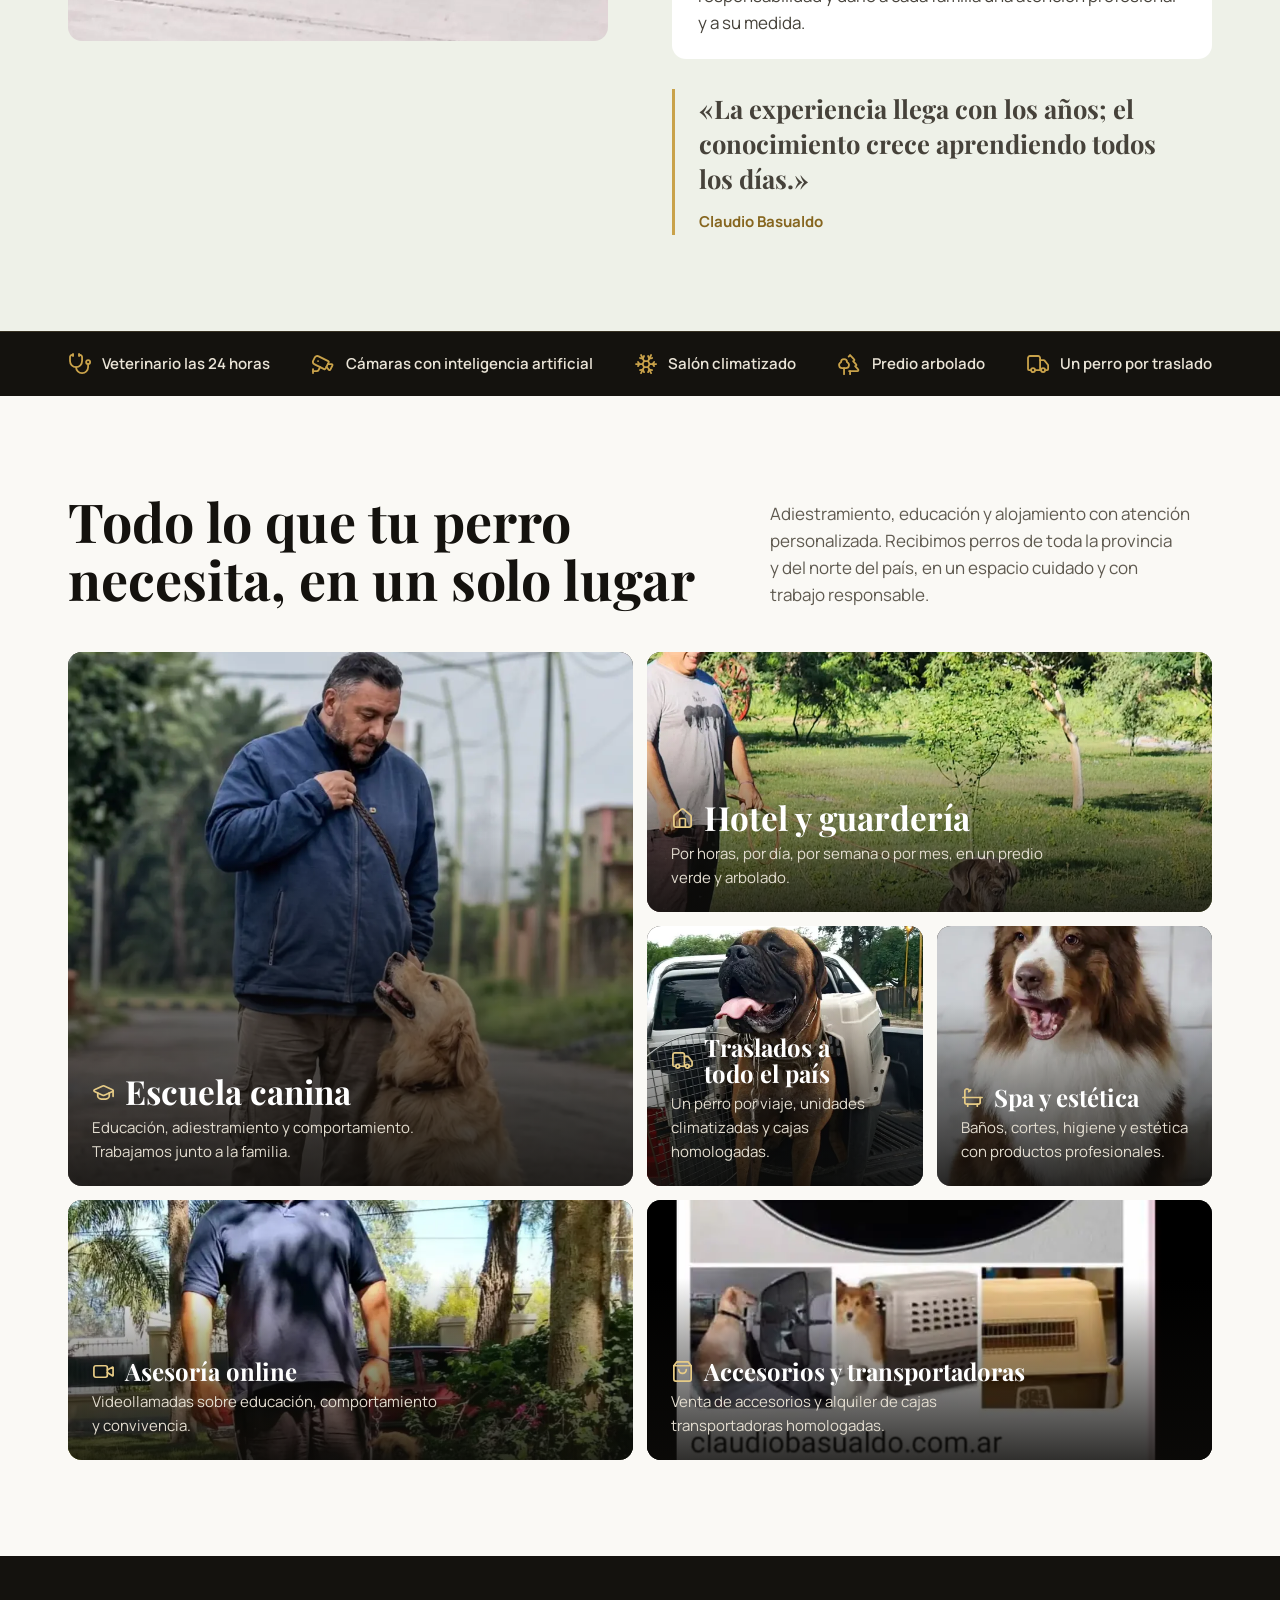
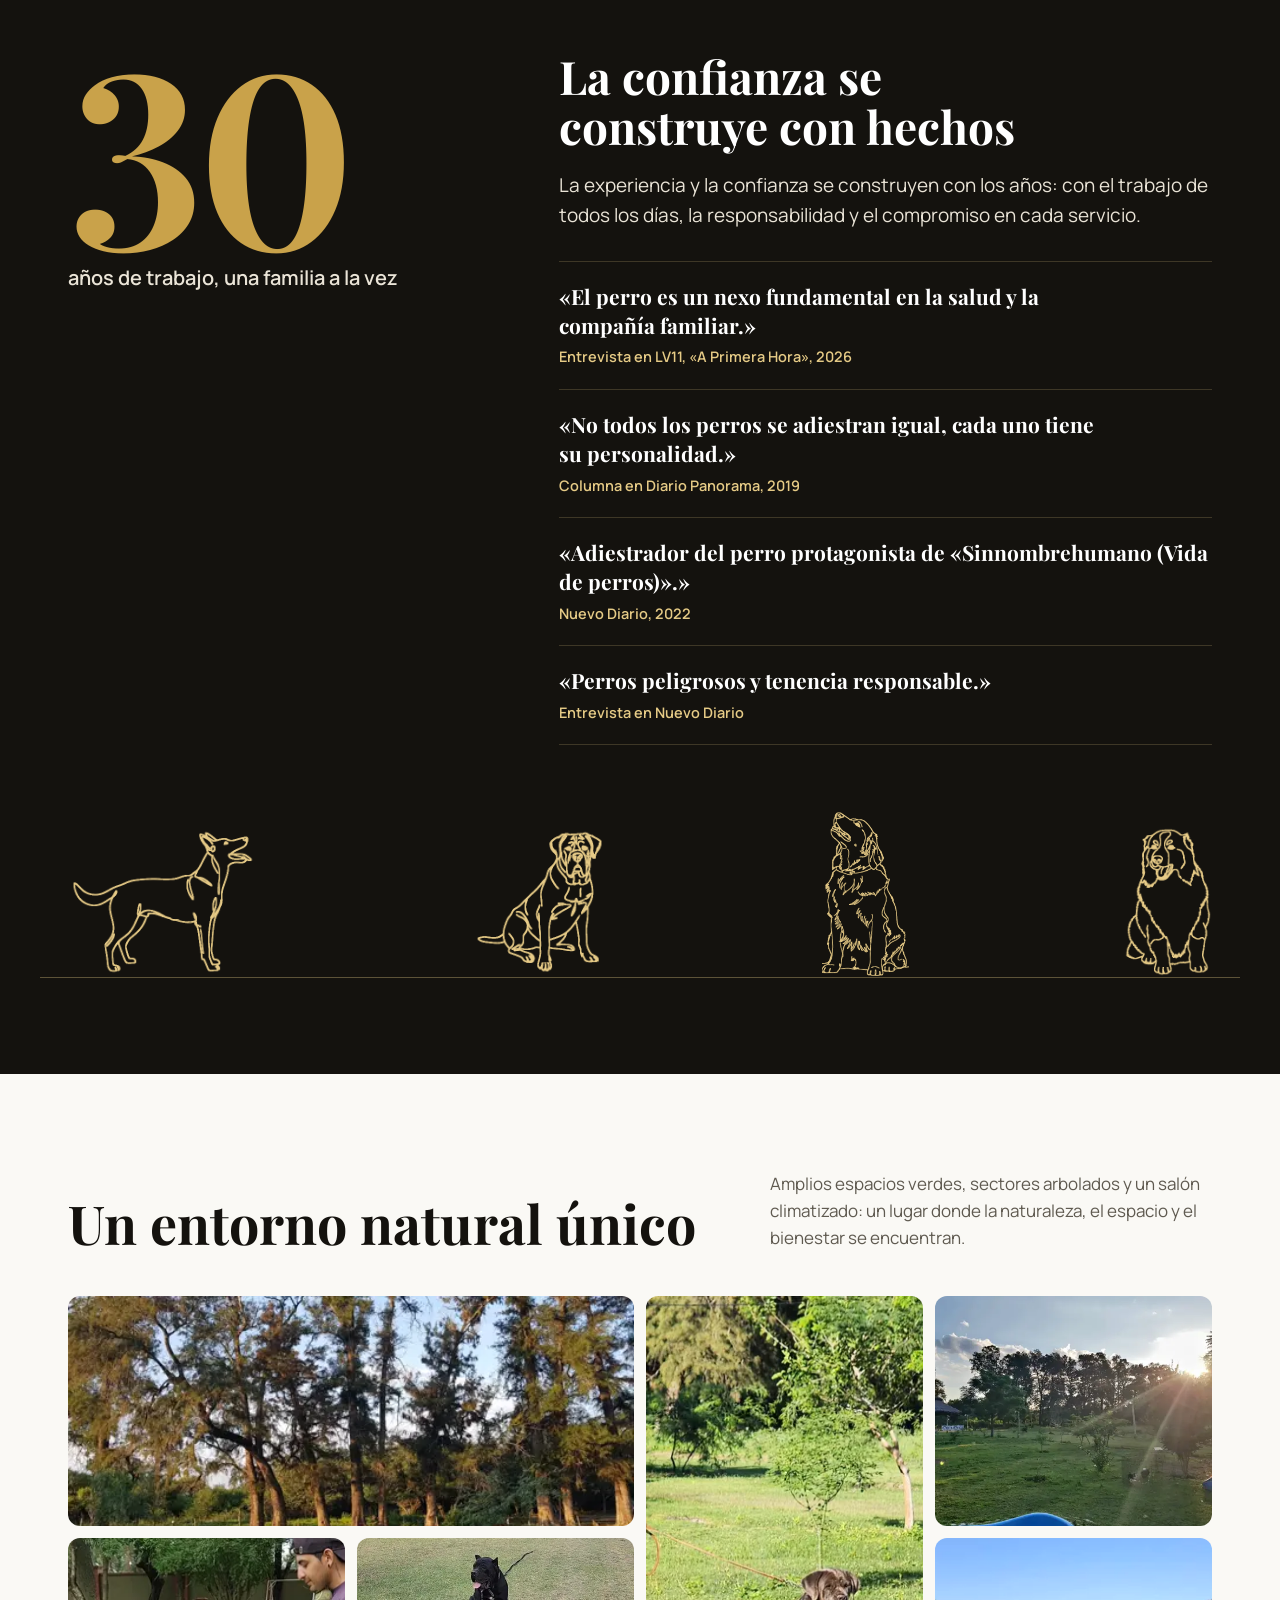
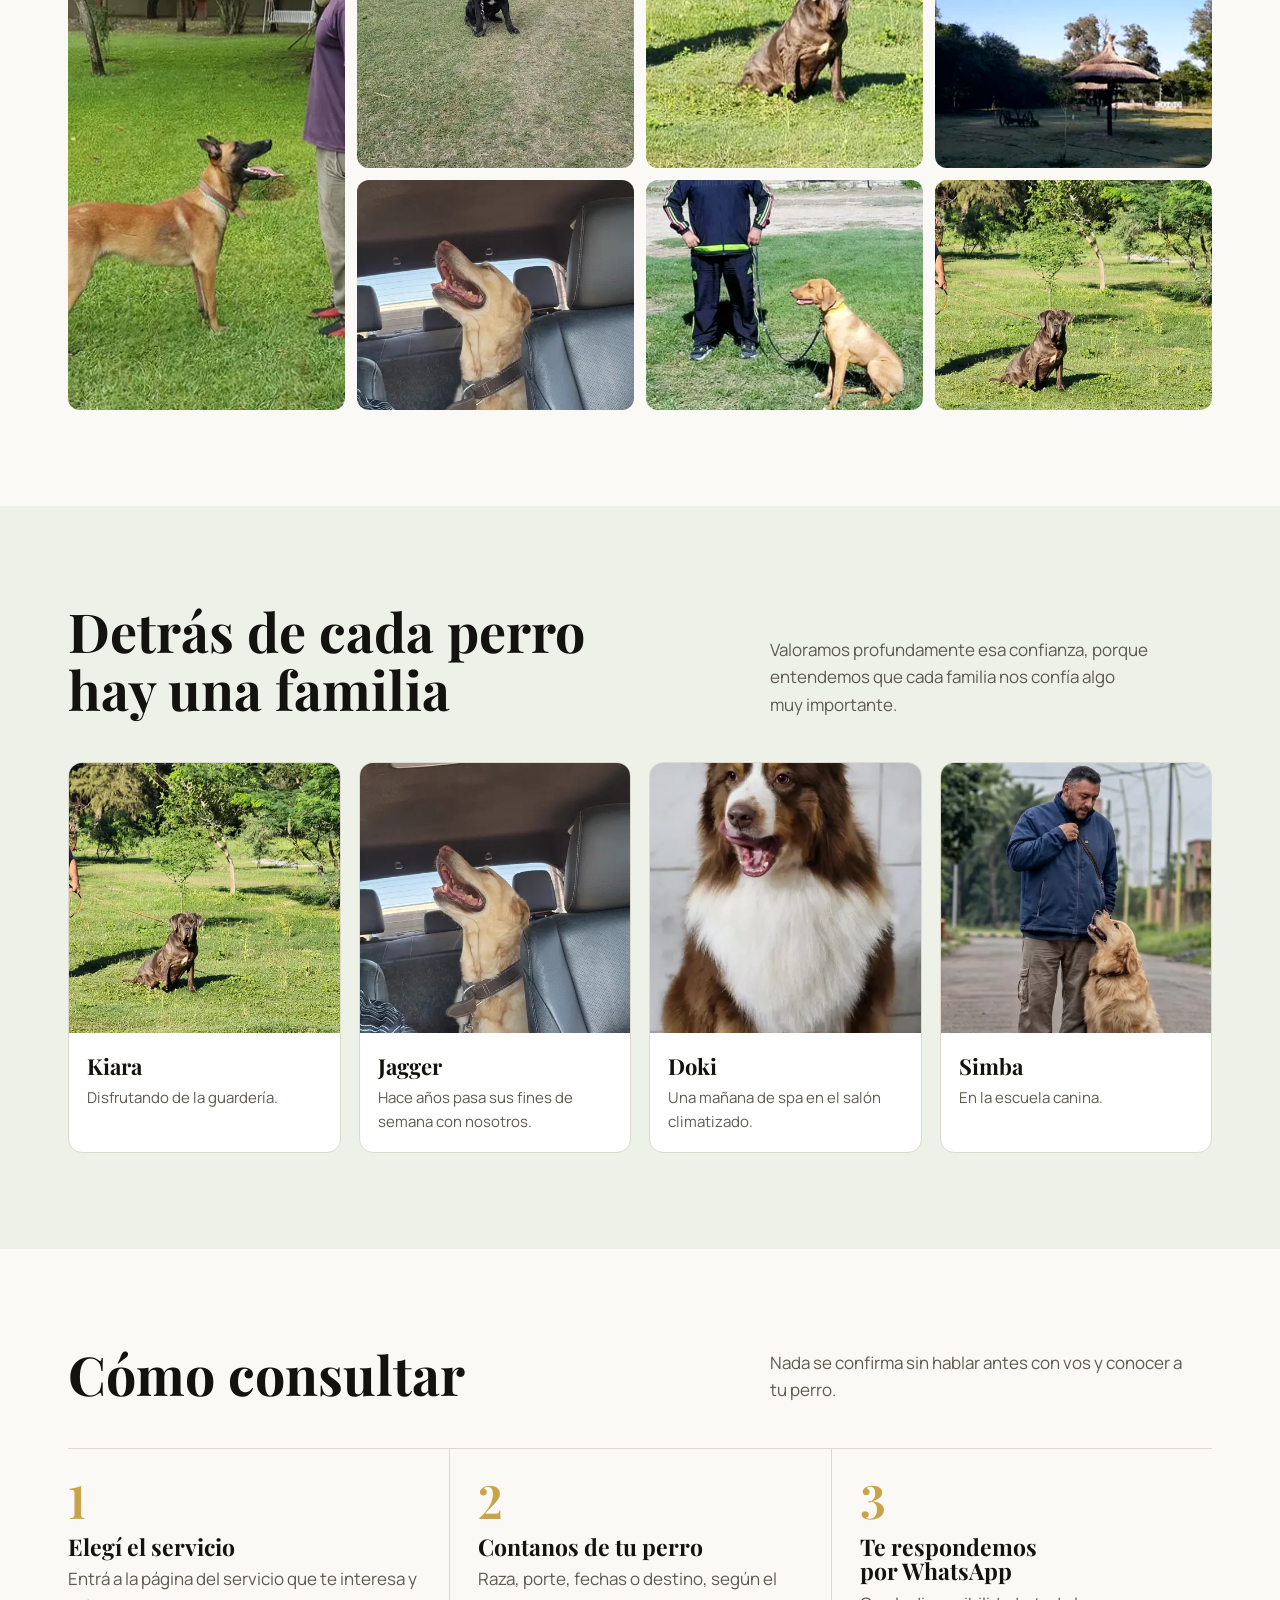
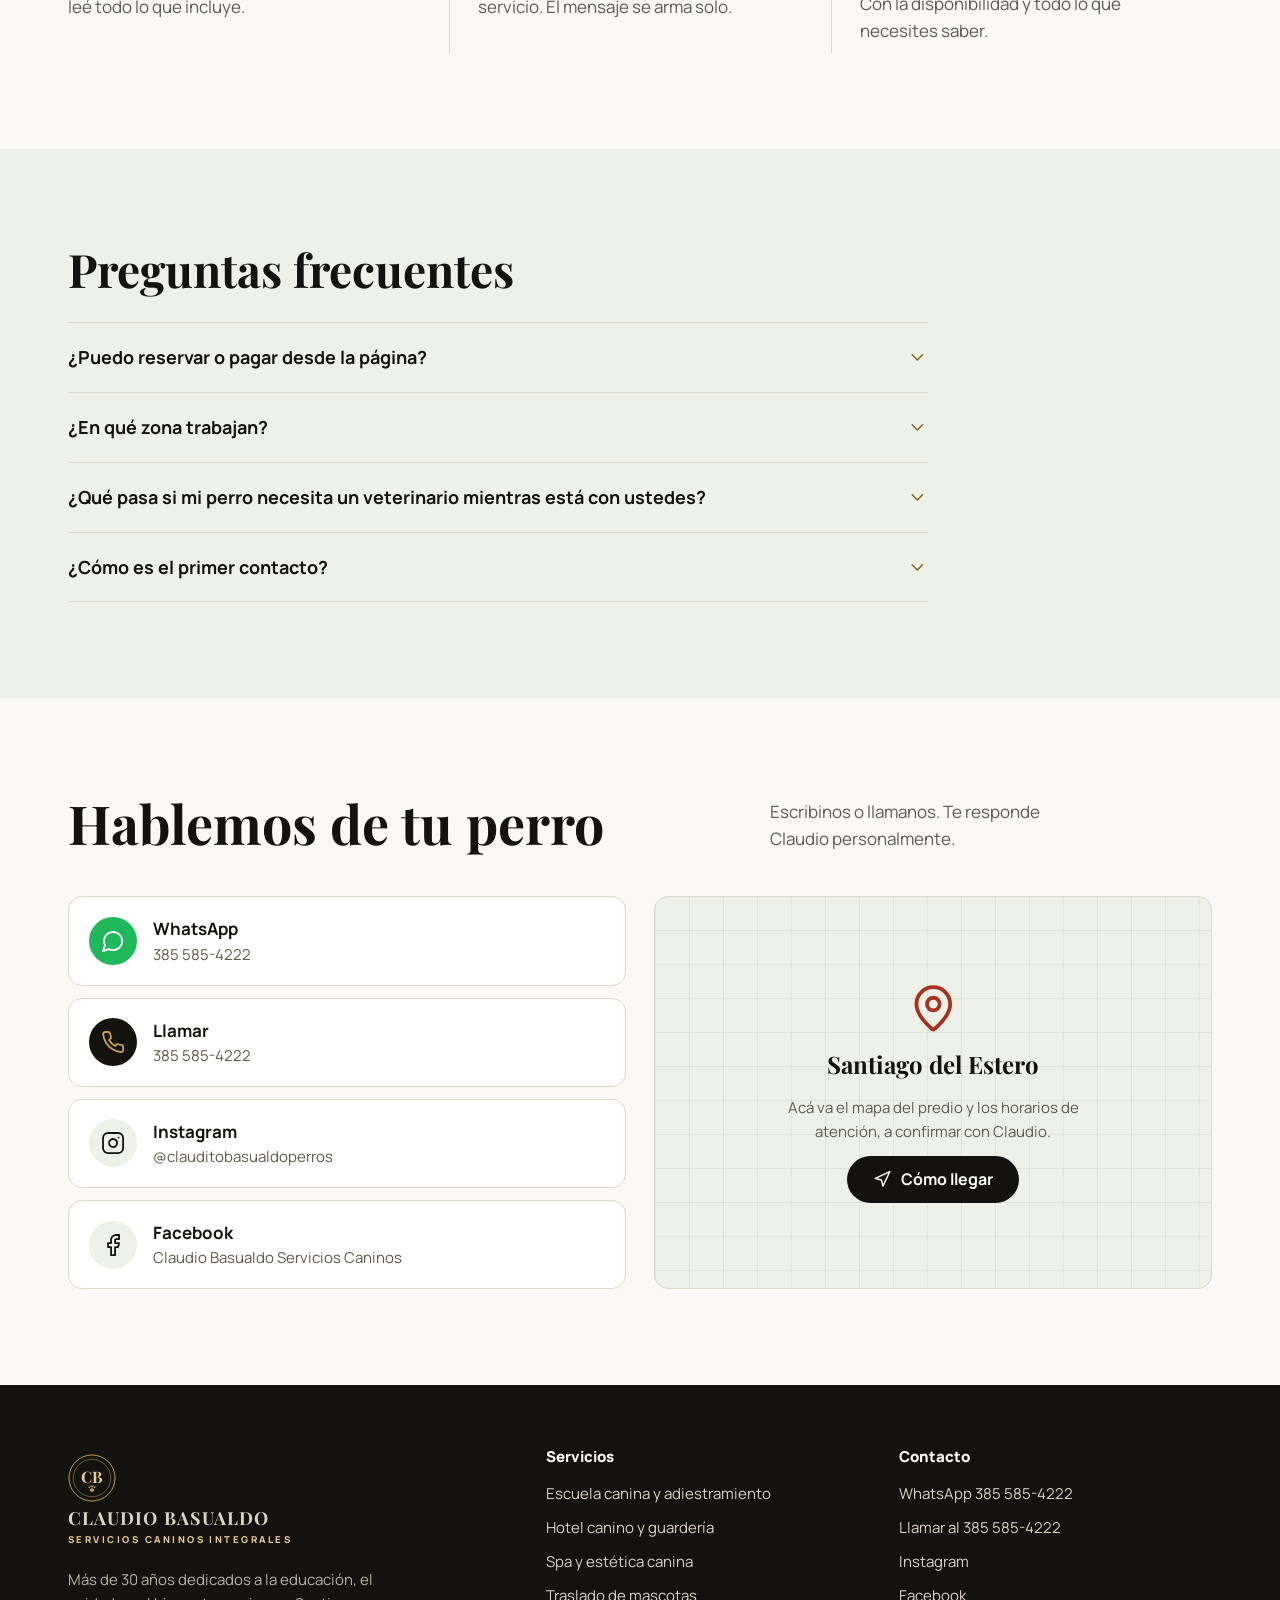
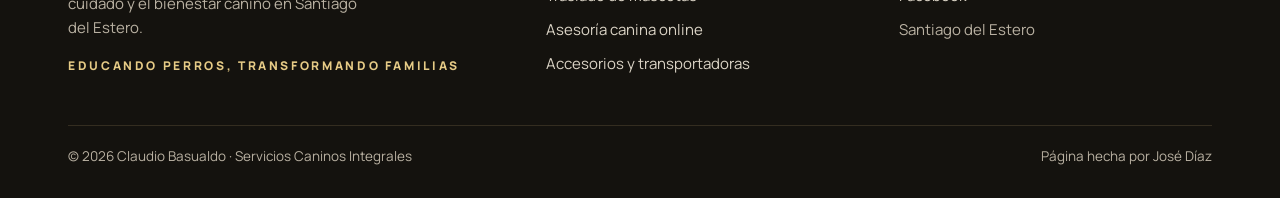
==== commit 33316016: "La presentación de Claudio va justo después de la portada en todas Pedido de José: en todos los mode" ====
--- a/index.html
+++ b/index.html
@@ -19,7 +19,7 @@
 <meta name="theme-color" content="#14120E">
 <link rel="icon" href="img/favicon.svg" type="image/svg+xml">
 <link rel="preload" href="fuentes/playfair-700-latin.woff2" as="font" type="font/woff2" crossorigin>
-<link rel="stylesheet" href="css/estilos.css">
+<link rel="stylesheet" href="css/estilos.css?v=fe6504e5">
 <script type="speculationrules">{"prefetch":[{"where":{"href_matches":"/*"},"eagerness":"moderate"}]}</script>
 <script type="application/ld+json">{"@type": "LocalBusiness", "@id": "https://copidiaz17.github.io/claudio-basualdo/#negocio", "name": "Claudio Basualdo · Servicios Caninos Integrales", "description": "Adiestramiento y educación canina, hotel y guardería, spa y estética, traslados a todo el país y asesoramiento online. Más de 30 años de experiencia en Santiago del Estero. Recibimos perros de toda la provincia y del norte del país.", "url": "https://copidiaz17.github.io/claudio-basualdo/", "telephone": "+54 9 385 585-4222", "image": "https://copidiaz17.github.io/claudio-basualdo/img/og/predio-arbolado.jpg", "logo": "https://copidiaz17.github.io/claudio-basualdo/img/favicon.svg", "areaServed": [{"@type": "AdministrativeArea", "name": "Provincia de Santiago del Estero, Argentina"}, {"@type": "Place", "name": "Norte de Argentina"}], "founder": {"@type": "Person", "name": "Claudio Basualdo", "jobTitle": "Instructor de adiestramiento y educación canina"}, "address": {"@type": "PostalAddress", "addressLocality": "Santiago del Estero", "addressRegion": "Santiago del Estero", "addressCountry": "AR"}, "sameAs": ["https://www.facebook.com/ClaudioBasualdoCanes/", "https://www.instagram.com/clauditobasualdoperros/"], "slogan": "Educando perros, transformando familias", "@context": "https://schema.org", "makesOffer": [{"@type": "Offer", "itemOffered": {"@type": "Service", "name": "Escuela canina y adiestramiento", "url": "https://copidiaz17.github.io/claudio-basualdo/adiestramiento-canino.html"}}, {"@type": "Offer", "itemOffered": {"@type": "Service", "name": "Hotel canino y guardería", "url": "https://copidiaz17.github.io/claudio-basualdo/guarderia-y-hotel-canino.html"}}, {"@type": "Offer", "itemOffered": {"@type": "Service", "name": "Spa y estética canina", "url": "https://copidiaz17.github.io/claudio-basualdo/peluqueria-canina.html"}}, {"@type": "Offer", "itemOffered": {"@type": "Service", "name": "Traslado de mascotas", "url": "https://copidiaz17.github.io/claudio-basualdo/traslado-de-mascotas.html"}}, {"@type": "Offer", "itemOffered": {"@type": "Service", "name": "Asesoría canina online", "url": "https://copidiaz17.github.io/claudio-basualdo/asesoria-canina-online.html"}}, {"@type": "Offer", "itemOffered": {"@type": "Service", "name": "Accesorios y transportadoras", "url": "https://copidiaz17.github.io/claudio-basualdo/transportadoras-y-accesorios.html"}}]}</script><script type="application/ld+json">{"@context": "https://schema.org", "@type": "WebSite", "name": "Claudio Basualdo · Servicios Caninos Integrales", "url": "https://copidiaz17.github.io/claudio-basualdo/", "inLanguage": "es-AR"}</script><script type="application/ld+json">{"@context": "https://schema.org", "@type": "FAQPage", "mainEntity": [{"@type": "Question", "name": "¿Puedo reservar o pagar desde la página?", "acceptedAnswer": {"@type": "Answer", "text": "No. Cada servicio lo acordamos por WhatsApp, porque antes necesitamos saber cómo es tu perro: su raza, su porte, su carácter o las fechas. Completá la consulta del servicio que te interesa y te respondemos."}}, {"@type": "Question", "name": "¿En qué zona trabajan?", "acceptedAnswer": {"@type": "Answer", "text": "Estamos en Santiago del Estero y recibimos perros de toda la provincia y del norte del país. Los traslados llegan a cualquier punto de la Argentina y la asesoría online es para familias de todo el país."}}, {"@type": "Question", "name": "¿Qué pasa si mi perro necesita un veterinario mientras está con ustedes?", "acceptedAnswer": {"@type": "Answer", "text": "Contamos con asistencia veterinaria las 24 horas."}}, {"@type": "Question", "name": "¿Cómo es el primer contacto?", "acceptedAnswer": {"@type": "Answer", "text": "Por WhatsApp o por teléfono, al 385 585-4222. Te respondemos personalmente."}}]}</script>
 </head>
@@ -102,6 +102,26 @@
     <button class="pausa" type="button" aria-label="Detener la animación" hidden><svg class="ic" aria-hidden="true"><use href="#i-pause"/></svg></button>
   </div>
 </section>
+
+<!-- Sección "Hola, soy Claudio". 19/11: texto nuevo que mandó Claudio, reescrito con otras palabras,
+     en primera persona y sin sonar ostentoso. Las dos fotos las eligió él.
+     Sus textos originales están en redes\TEXTOS-CLAUDIO-16-11.md. -->
+<section class="seccion suave" id="claudio"><div class="contenedor dos sobre-claudio">
+  <div class="retratos">
+    <figure class="retrato"><img src="img/claudio-labrador-960.webp" srcset="img/claudio-labrador-480.webp 480w, img/claudio-labrador-960.webp 960w" sizes="(max-width: 980px) 100vw, 560px" alt="Claudio Basualdo durante una clase con un labrador" loading="lazy" decoding="async" style="object-position:center 42%"></figure>
+  </div>
+  <div class="texto-largo">
+    <h2>Hola, soy Claudio</h2>
+    <p class="oficio">Instructor de adiestramiento y educación canina. Trabajo con perros de todas las razas.</p>
+    <p>Desde muy joven sentí vocación y cariño por los perros, y con el tiempo eso se transformó en mi oficio.</p>
+    <p>En todos estos años no dejé de formarme. Hice cursos, seminarios y capacitaciones con profesionales, instructores y especialistas de la Argentina y del exterior, para seguir aprendiendo y mejorar en cada una de las disciplinas del mundo canino.</p>
+    <p>Así sumé conocimientos en obediencia básica, educación canina, modificación de conductas y adiestramiento deportivo. Pero nunca pierdo de vista que cada perro es distinto y que detrás de él hay una familia que busca orientación y confianza.</p>
+    <p>Y sigo capacitándome: el 28 de octubre de 2026 estuve en Córdoba, en un encuentro internacional de adiestramiento deportivo.</p>
+    <div class="compromiso"><h3>Mi compromiso</h3>
+      <p>Seguir aprendiendo y actualizándome, trabajar con responsabilidad y darle a cada familia una atención profesional y a su medida.</p></div>
+    <blockquote class="cita"><p>«La experiencia llega con los años; el conocimiento crece aprendiendo todos los días.»</p><footer>Claudio Basualdo</footer></blockquote>
+  </div>
+</div></section>
 <div class="confianza"><div class="contenedor"><ul>
   <li><svg class="ic" aria-hidden="true"><use href="#i-stethoscope"/></svg>Veterinario las 24 horas</li>
   <li><svg class="ic" aria-hidden="true"><use href="#i-cctv"/></svg>Cámaras con inteligencia artificial</li>
@@ -128,26 +148,6 @@
       <div class="tx"><h3><svg class="ic" aria-hidden="true"><use href="#i-shopping-bag"/></svg>Accesorios y transportadoras</h3><p>Venta de accesorios y alquiler de cajas transportadoras homologadas.</p></div></a></div>
 </div></section>
 
-<!-- Sección "Hola, soy Claudio". 19/11: texto nuevo que mandó Claudio, reescrito con otras palabras,
-     en primera persona y sin sonar ostentoso. Las dos fotos las eligió él.
-     Sus textos originales están en redes\TEXTOS-CLAUDIO-16-11.md. -->
-<section class="seccion suave" id="claudio"><div class="contenedor dos sobre-claudio">
-  <div class="retratos">
-    <figure class="retrato"><img src="img/claudio-labrador-960.webp" srcset="img/claudio-labrador-480.webp 480w, img/claudio-labrador-960.webp 960w" sizes="(max-width: 980px) 100vw, 560px" alt="Claudio Basualdo durante una clase con un labrador" loading="lazy" decoding="async" style="object-position:center 42%"></figure>
-  </div>
-  <div class="texto-largo">
-    <h2>Hola, soy Claudio</h2>
-    <p class="oficio">Instructor de adiestramiento y educación canina. Trabajo con perros de todas las razas.</p>
-    <p>Desde muy joven sentí vocación y cariño por los perros, y con el tiempo eso se transformó en mi oficio.</p>
-    <p>En todos estos años no dejé de formarme. Hice cursos, seminarios y capacitaciones con profesionales, instructores y especialistas de la Argentina y del exterior, para seguir aprendiendo y mejorar en cada una de las disciplinas del mundo canino.</p>
-    <p>Así sumé conocimientos en obediencia básica, educación canina, modificación de conductas y adiestramiento deportivo. Pero nunca pierdo de vista que cada perro es distinto y que detrás de él hay una familia que busca orientación y confianza.</p>
-    <p>Y sigo capacitándome: el 28 de octubre de 2026 estuve en Córdoba, en un encuentro internacional de adiestramiento deportivo.</p>
-    <div class="compromiso"><h3>Mi compromiso</h3>
-      <p>Seguir aprendiendo y actualizándome, trabajar con responsabilidad y darle a cada familia una atención profesional y a su medida.</p></div>
-    <blockquote class="cita"><p>«La experiencia llega con los años; el conocimiento crece aprendiendo todos los días.»</p><footer>Claudio Basualdo</footer></blockquote>
-  </div>
-</div></section>
-
 <section class="seccion oscura"><div class="contenedor trayectoria">
   <p class="cifra"><b><span class="num">30</span></b><small>años de trabajo, una familia a la vez</small></p>
   <div>
@@ -226,6 +226,6 @@
   <div class="abajo"><span>© <span class="anio">2026</span> Claudio Basualdo · Servicios Caninos Integrales</span><span>Página hecha por José Díaz</span></div>
 </div></footer>
 <a class="wa-flotante" href="https://wa.me/5493855854222?text=Hola%2C%20Claudio.%20Te%20escribo%20desde%20tu%20p%C3%A1gina." target="_blank" rel="noopener" aria-label="Escribir por WhatsApp"><svg class="ic" aria-hidden="true"><use href="#i-message-circle"/></svg></a>
-<script src="js/sitio.js" defer></script>
+<script src="js/sitio.js?v=fe6504e5" defer></script>
 </body>
 </html>
--- a/css/estilos.css
+++ b/css/estilos.css
@@ -17,6 +17,7 @@
 }
 *{margin:0;padding:0;box-sizing:border-box}
 html{scroll-behavior:smooth;scroll-padding-top:90px;-webkit-text-size-adjust:100%;interpolate-size:allow-keywords}
+[hidden]{display:none !important}  /* que ".btn{display:...}" no muestre botones ocultos */
 body{font-family:var(--cuerpo);color:var(--texto);background:var(--fondo);line-height:1.6;font-size:17px;font-variant-numeric:lining-nums;-webkit-tap-highlight-color:transparent}
 img{max-width:100%;display:block}
 a{color:inherit}
@@ -474,12 +475,15 @@
 }
 @keyframes asomar{from{opacity:0;transform:translateY(.35em)}}
 .linea-tiempo{overflow:hidden}
-.linea-barra{height:3px;background:rgba(230,203,134,.18);border-radius:3px;margin:0 0 22px;overflow:hidden}
-.linea-barra span{display:block;height:100%;background:var(--oro);transform-origin:left;transform:scaleX(.2);transition:transform .15s linear}
-.hitos{list-style:none;display:flex;gap:18px;overflow-x:auto;scroll-snap-type:x mandatory;scrollbar-width:none;
-  padding:6px max(20px,calc((100vw - 1200px) / 2 + 28px)) 16px;scroll-padding-inline:max(20px,calc((100vw - 1200px) / 2 + 28px))}
-.hitos::-webkit-scrollbar{display:none}
-.hito{flex:0 0 min(340px,80vw);scroll-snap-align:start;background:#1E1B16;border:1px solid rgba(230,203,134,.18);border-radius:var(--radio);padding:22px;display:flex;flex-direction:column;gap:12px;color:#D7D0C2}
+/* 19/11: cinta que corre suave y sin parar. Las tarjetas van dos veces; la pista se corre media (= una tanda)
+   y vuelve a empezar sin salto. Solo transform: lo mueve la placa de video, sin trabar la página. */
+.hitos{overflow:hidden;padding:6px 0 16px;
+  -webkit-mask-image:linear-gradient(90deg,transparent 0,#000 6%,#000 94%,transparent 100%);mask-image:linear-gradient(90deg,transparent 0,#000 6%,#000 94%,transparent 100%)}
+.hitos-pista{list-style:none;display:flex;width:max-content;margin:0;padding:0;animation:desfile 64s linear infinite;
+  -webkit-user-select:none;user-select:none;-webkit-touch-callout:none}
+.hitos.pausado .hitos-pista,.hitos.fuera .hitos-pista{animation-play-state:paused}
+@keyframes desfile{to{transform:translateX(-50%)}}
+.hito{flex:0 0 min(340px,80vw);margin-right:18px;background:#1E1B16;border:1px solid rgba(230,203,134,.18);border-radius:var(--radio);padding:22px;display:flex;flex-direction:column;gap:12px;color:#D7D0C2}
 .hito .cuando{font-family:var(--titulo);font-size:34px;color:var(--oro);line-height:1}
 .hito figure{margin:0;aspect-ratio:16/10;border-radius:10px;overflow:hidden;background:#2a261f}
 .hito img{width:100%;height:100%;object-fit:cover}
@@ -490,12 +494,15 @@
 .hito .leer{color:var(--oro-claro);font-weight:700;font-size:15px;margin-top:auto;text-underline-offset:3px}
 .hitos-flechas{display:flex;gap:10px;justify-content:flex-end;margin-top:14px}
 .hitos-flechas .btn{color:#fff;padding:10px 14px}
-@supports (animation-timeline:view()){
-  @media (prefers-reduced-motion:no-preference){
-    .hito{animation:aparecer-hito linear both;animation-timeline:view(inline);animation-range:entry 0% entry 70%}
-  }
-}
-@keyframes aparecer-hito{from{opacity:.3;transform:scale(.94)}}
+/* con "reducir movimiento": quieta, una sola tanda, se desliza a mano o con las flechas */
+@media (prefers-reduced-motion:reduce){
+  .hitos{overflow-x:auto;scroll-snap-type:x mandatory;scrollbar-width:none;-webkit-mask-image:none;mask-image:none;
+    padding-inline:max(20px,calc((100vw - 1200px) / 2 + 28px));scroll-padding-inline:max(20px,calc((100vw - 1200px) / 2 + 28px))}
+  .hitos::-webkit-scrollbar{display:none}
+  .hitos-pista{animation:none}
+  .hito{scroll-snap-align:start}
+  .hito.copia{display:none}
+}
 
 /* página para comparar */
 .props{display:grid;grid-template-columns:repeat(3,minmax(0,1fr));gap:22px}
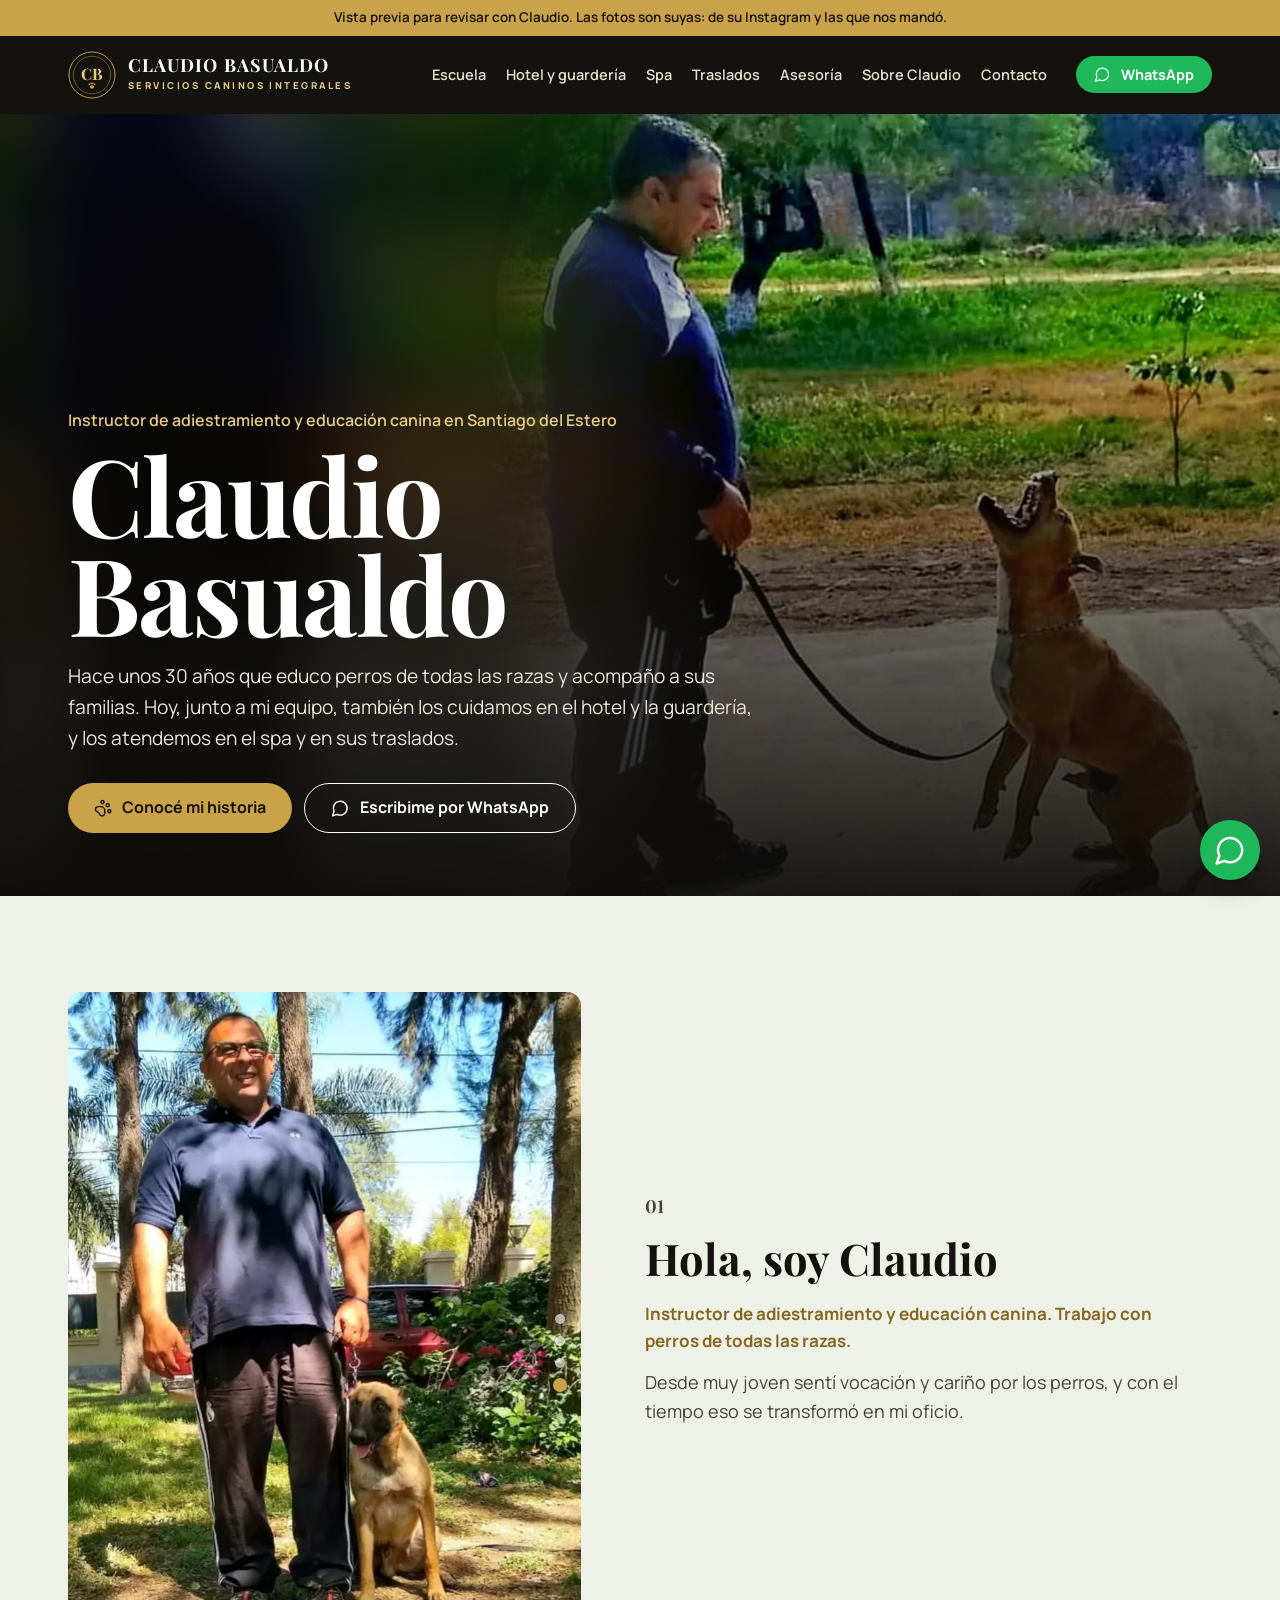
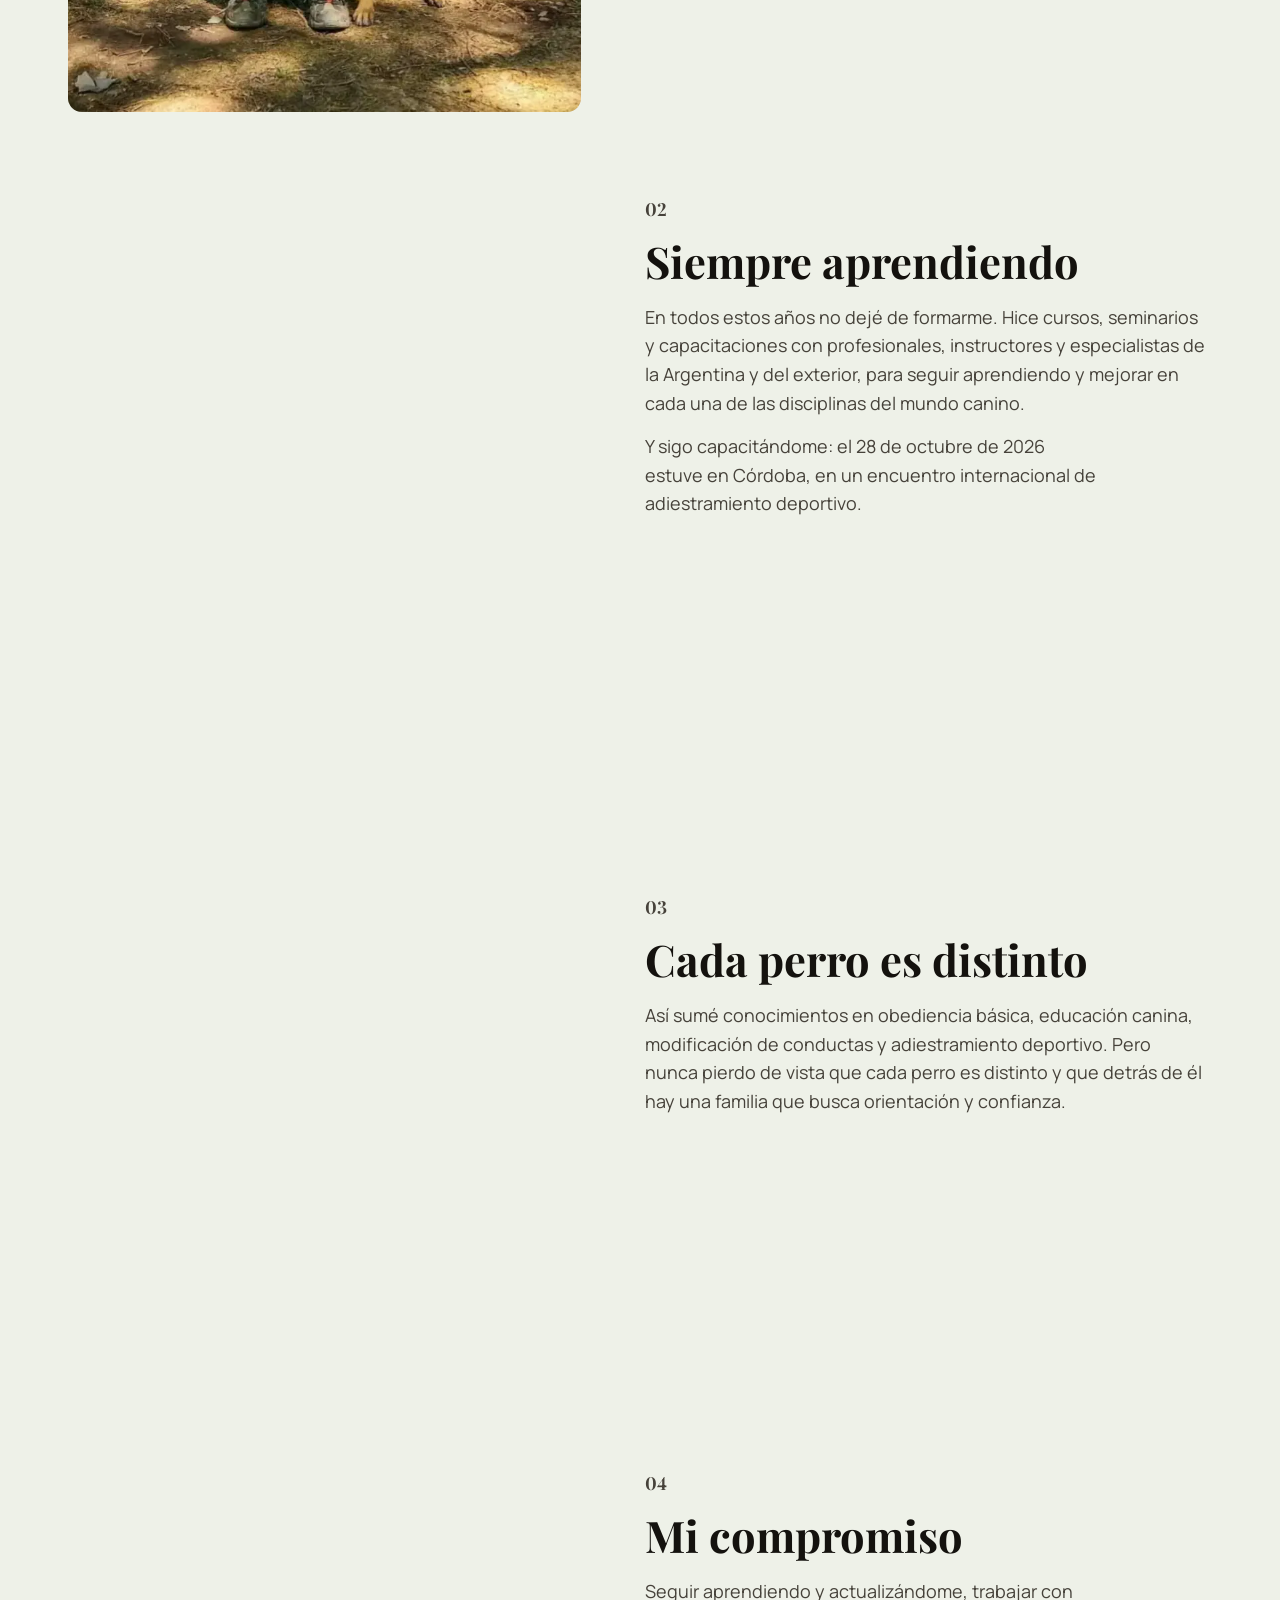
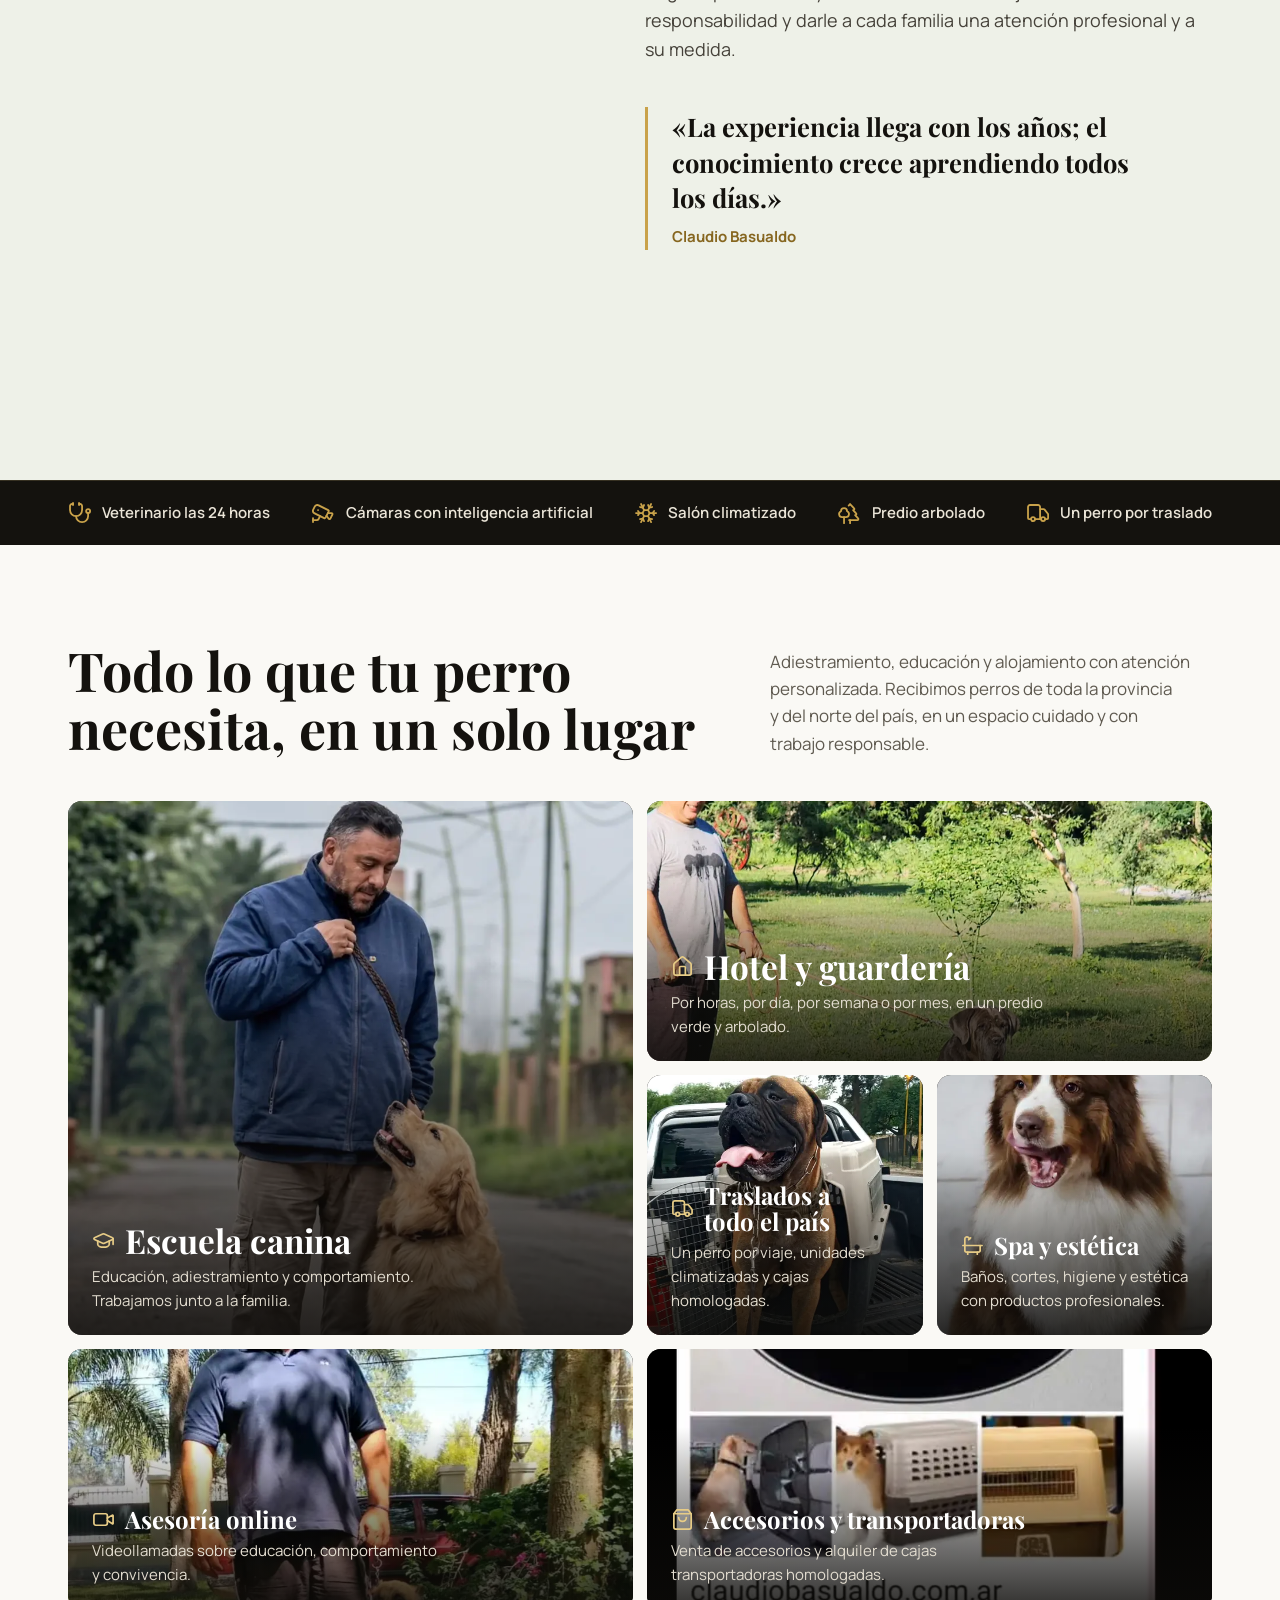
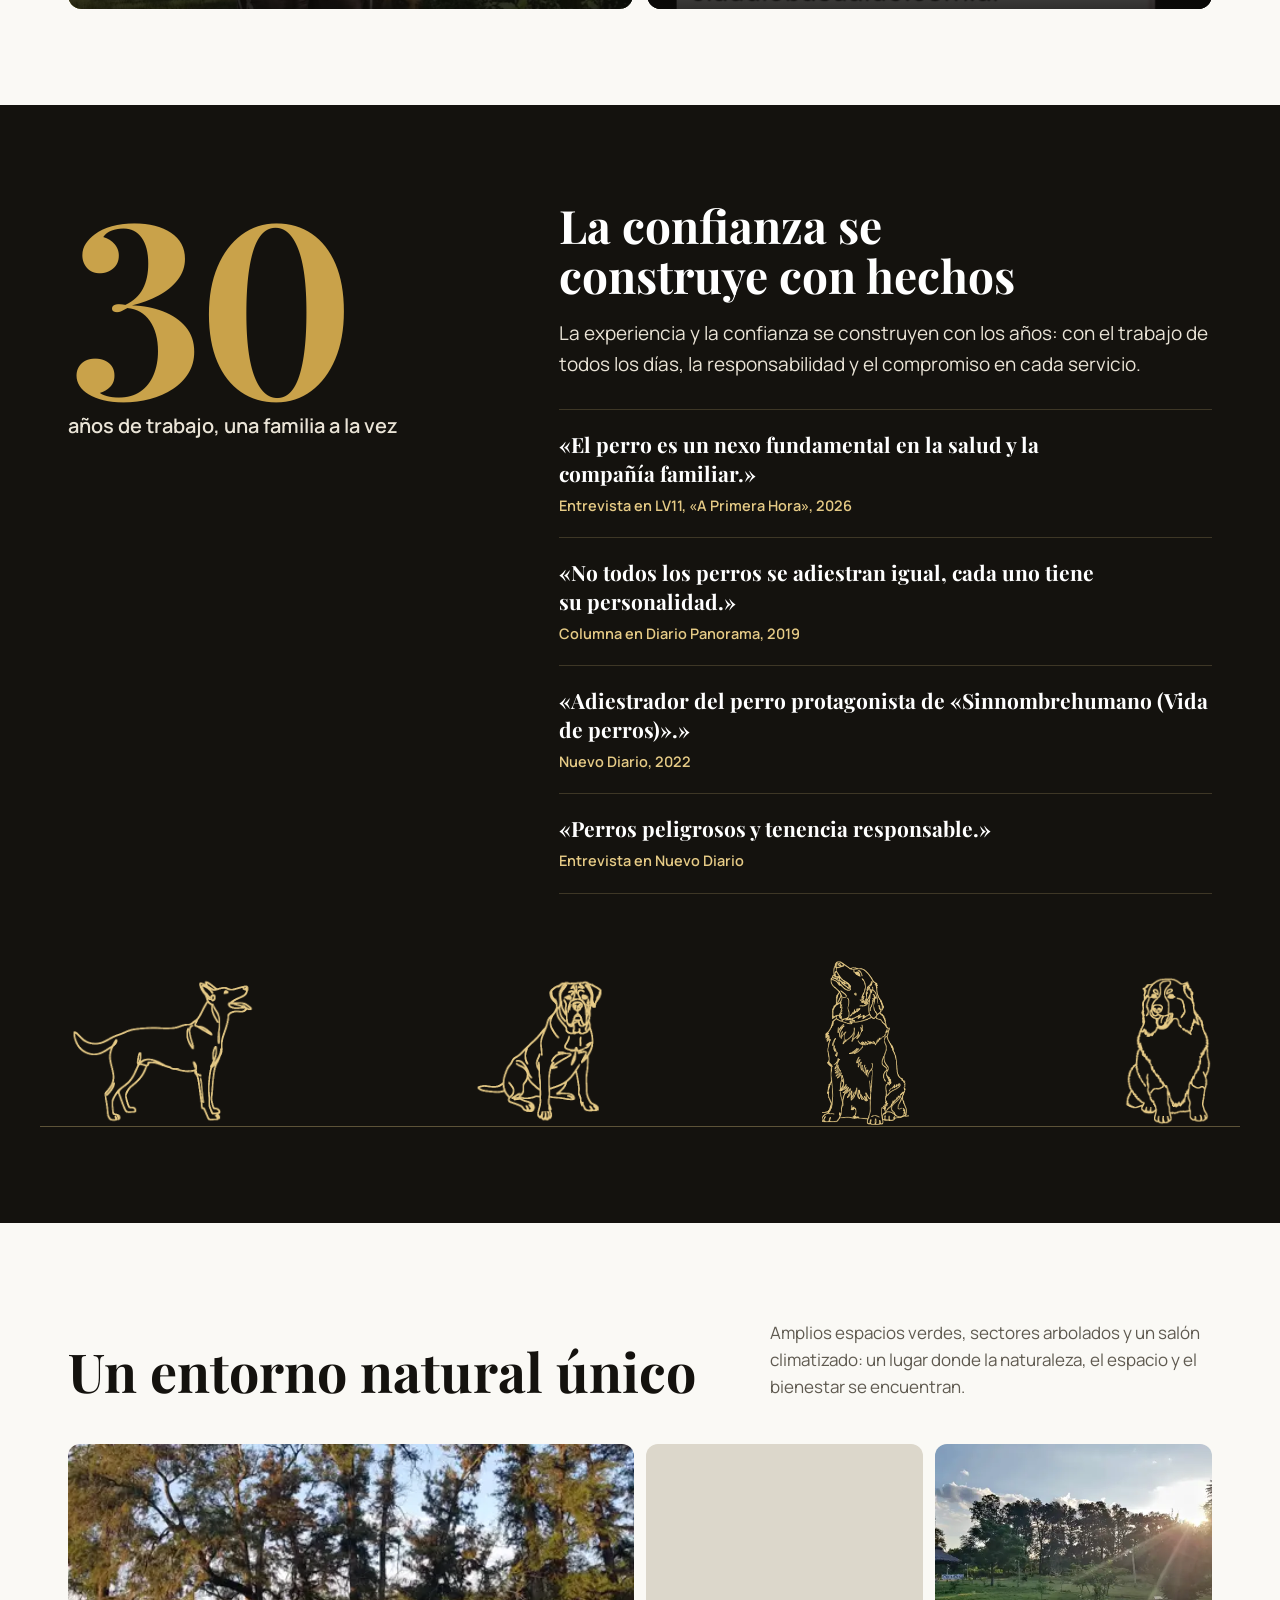
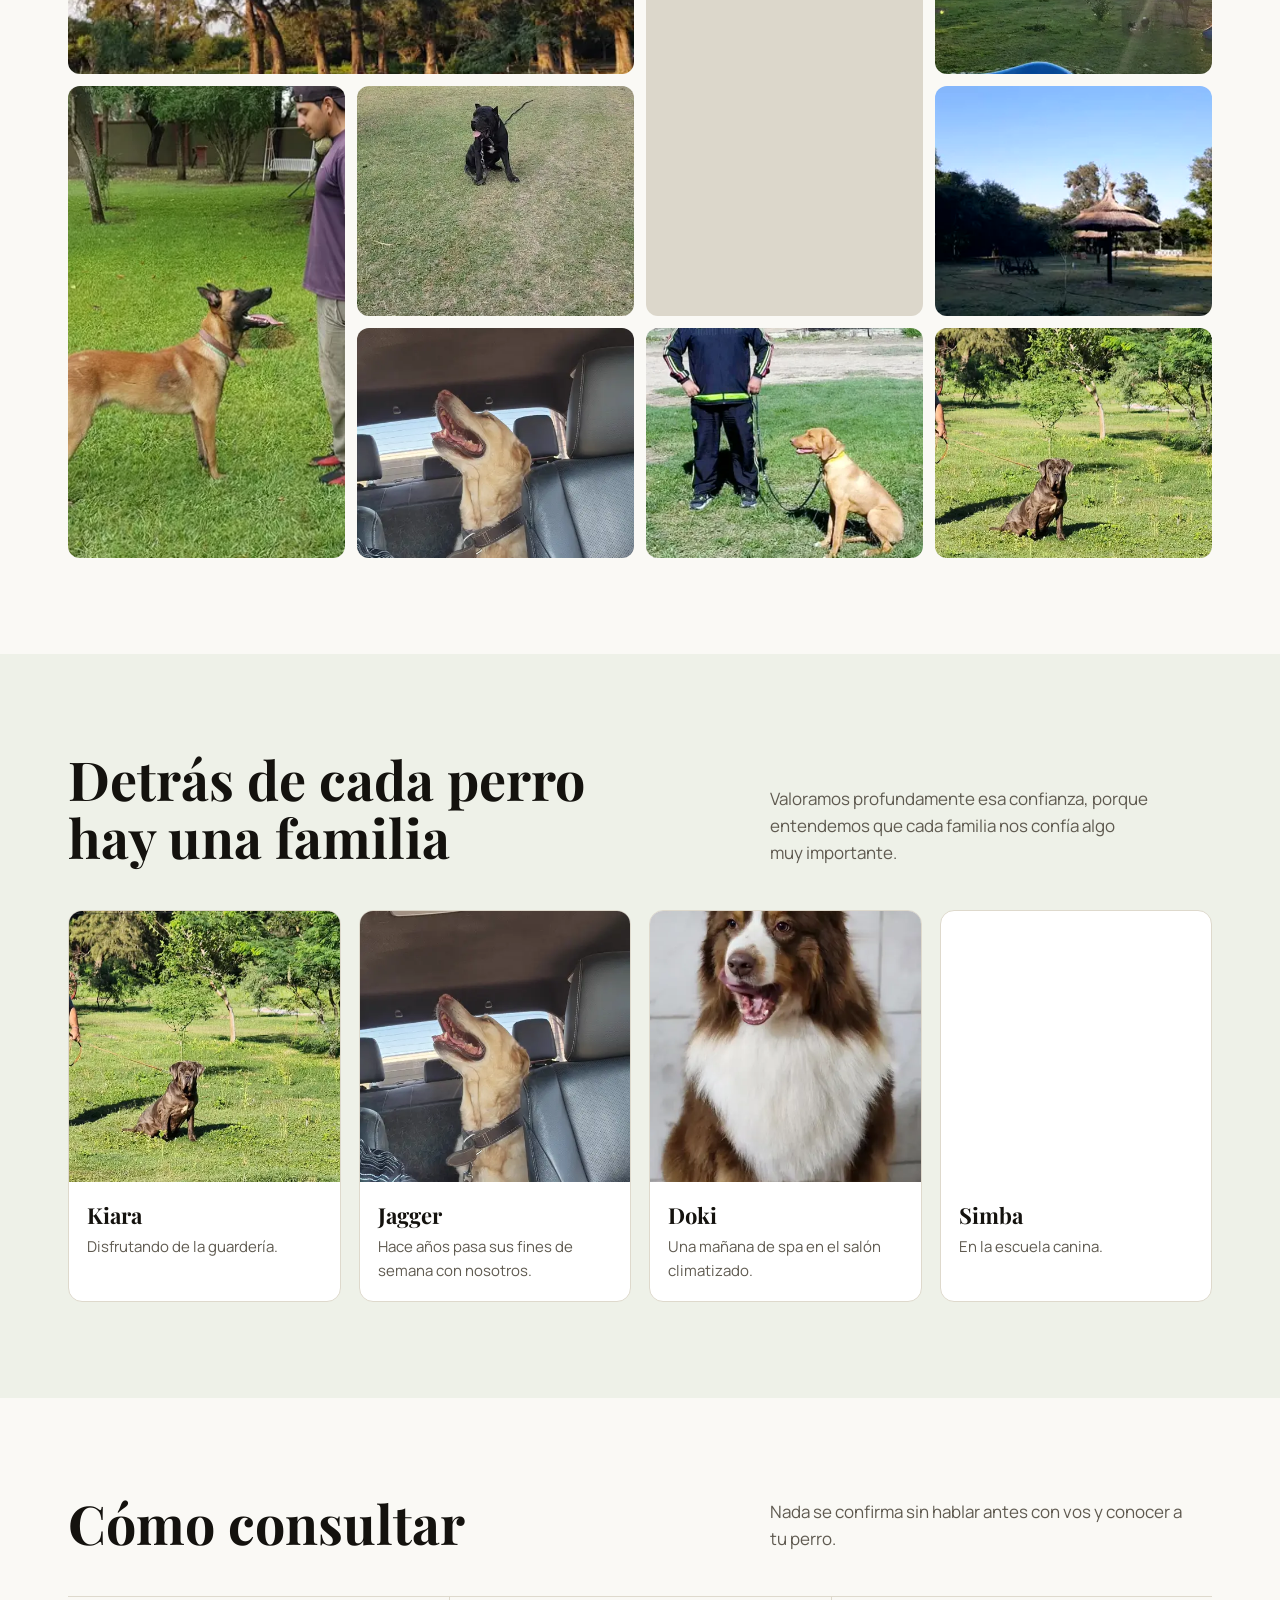
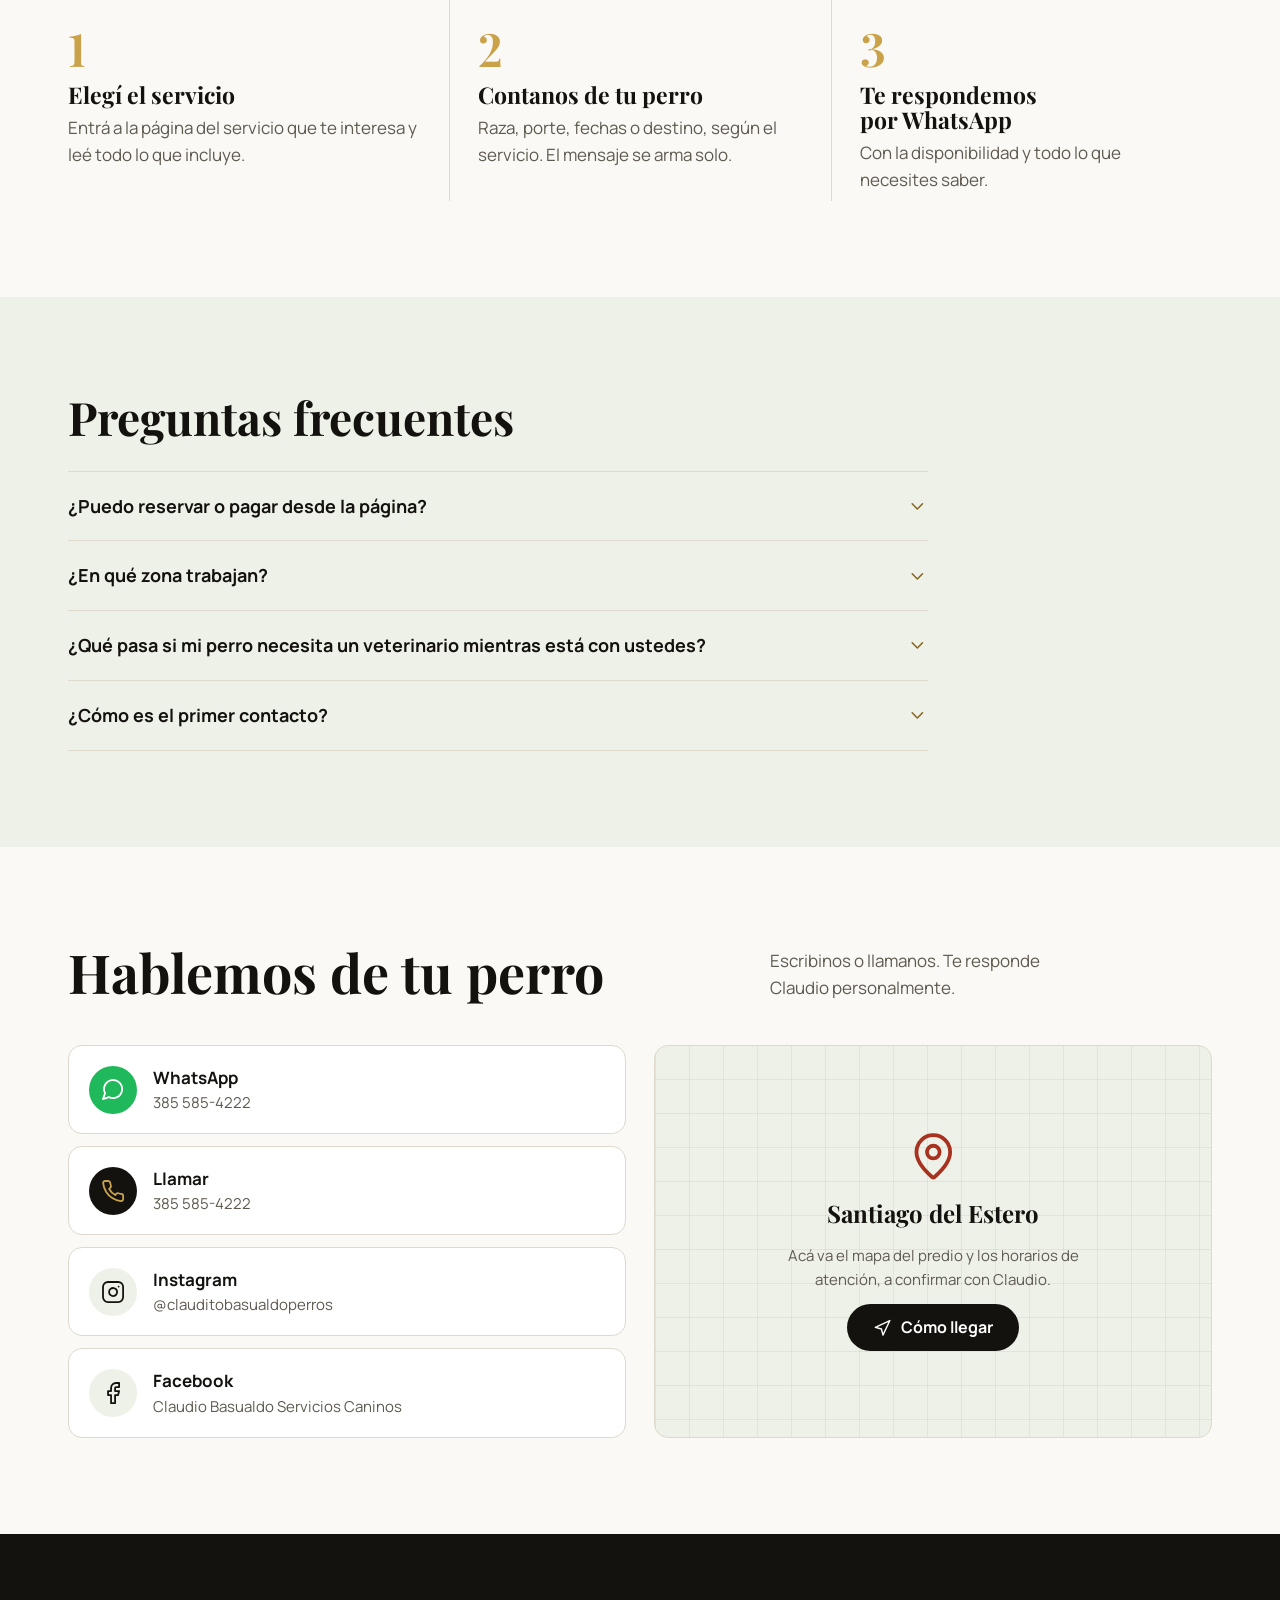
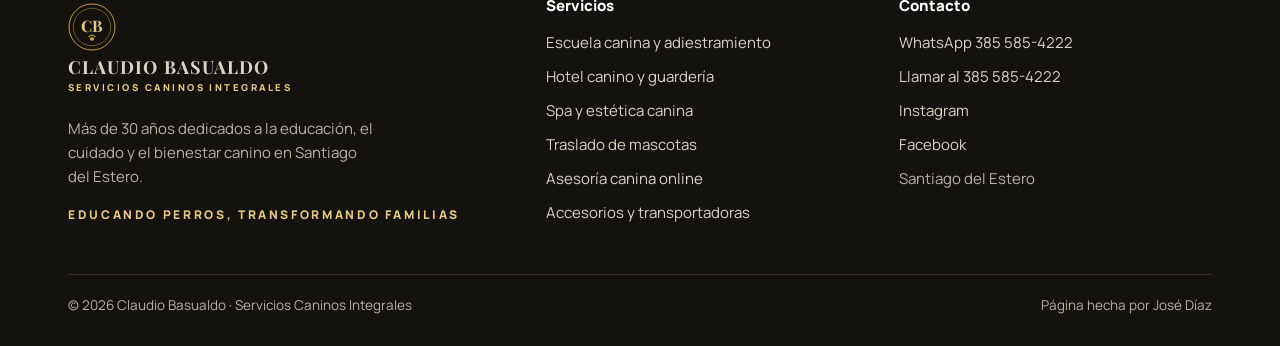
==== commit 2bdc309a: "Claudio eligió la propuesta 2: pasa a ser la página principal El inicio ahora es la "Pantalla comple" ====
--- a/index.html
+++ b/index.html
@@ -13,13 +13,13 @@
 <meta property="og:site_name" content="Claudio Basualdo · Servicios Caninos Integrales">
 <meta property="og:title" content="Claudio Basualdo · Servicios Caninos Integrales en Santiago del Estero">
 <meta property="og:description" content="Adiestramiento y educación canina, hotel y guardería, peluquería, traslados a todo el país y asesoría online en Santiago del Estero. Recibimos perros de toda la provincia y del norte del país.">
-<meta property="og:image" content="https://copidiaz17.github.io/claudio-basualdo/img/og/predio-arbolado.jpg">
+<meta property="og:image" content="https://copidiaz17.github.io/claudio-basualdo/img/og/claudio-entrenando.jpg">
 <meta property="og:image:width" content="1200">
 <meta property="og:image:height" content="630">
 <meta name="theme-color" content="#14120E">
 <link rel="icon" href="img/favicon.svg" type="image/svg+xml">
 <link rel="preload" href="fuentes/playfair-700-latin.woff2" as="font" type="font/woff2" crossorigin>
-<link rel="stylesheet" href="css/estilos.css?v=fe6504e5">
+<link rel="stylesheet" href="css/estilos.css?v=59fef1a7">
 <script type="speculationrules">{"prefetch":[{"where":{"href_matches":"/*"},"eagerness":"moderate"}]}</script>
 <script type="application/ld+json">{"@type": "LocalBusiness", "@id": "https://copidiaz17.github.io/claudio-basualdo/#negocio", "name": "Claudio Basualdo · Servicios Caninos Integrales", "description": "Adiestramiento y educación canina, hotel y guardería, spa y estética, traslados a todo el país y asesoramiento online. Más de 30 años de experiencia en Santiago del Estero. Recibimos perros de toda la provincia y del norte del país.", "url": "https://copidiaz17.github.io/claudio-basualdo/", "telephone": "+54 9 385 585-4222", "image": "https://copidiaz17.github.io/claudio-basualdo/img/og/predio-arbolado.jpg", "logo": "https://copidiaz17.github.io/claudio-basualdo/img/favicon.svg", "areaServed": [{"@type": "AdministrativeArea", "name": "Provincia de Santiago del Estero, Argentina"}, {"@type": "Place", "name": "Norte de Argentina"}], "founder": {"@type": "Person", "name": "Claudio Basualdo", "jobTitle": "Instructor de adiestramiento y educación canina"}, "address": {"@type": "PostalAddress", "addressLocality": "Santiago del Estero", "addressRegion": "Santiago del Estero", "addressCountry": "AR"}, "sameAs": ["https://www.facebook.com/ClaudioBasualdoCanes/", "https://www.instagram.com/clauditobasualdoperros/"], "slogan": "Educando perros, transformando familias", "@context": "https://schema.org", "makesOffer": [{"@type": "Offer", "itemOffered": {"@type": "Service", "name": "Escuela canina y adiestramiento", "url": "https://copidiaz17.github.io/claudio-basualdo/adiestramiento-canino.html"}}, {"@type": "Offer", "itemOffered": {"@type": "Service", "name": "Hotel canino y guardería", "url": "https://copidiaz17.github.io/claudio-basualdo/guarderia-y-hotel-canino.html"}}, {"@type": "Offer", "itemOffered": {"@type": "Service", "name": "Spa y estética canina", "url": "https://copidiaz17.github.io/claudio-basualdo/peluqueria-canina.html"}}, {"@type": "Offer", "itemOffered": {"@type": "Service", "name": "Traslado de mascotas", "url": "https://copidiaz17.github.io/claudio-basualdo/traslado-de-mascotas.html"}}, {"@type": "Offer", "itemOffered": {"@type": "Service", "name": "Asesoría canina online", "url": "https://copidiaz17.github.io/claudio-basualdo/asesoria-canina-online.html"}}, {"@type": "Offer", "itemOffered": {"@type": "Service", "name": "Accesorios y transportadoras", "url": "https://copidiaz17.github.io/claudio-basualdo/transportadoras-y-accesorios.html"}}]}</script><script type="application/ld+json">{"@context": "https://schema.org", "@type": "WebSite", "name": "Claudio Basualdo · Servicios Caninos Integrales", "url": "https://copidiaz17.github.io/claudio-basualdo/", "inLanguage": "es-AR"}</script><script type="application/ld+json">{"@context": "https://schema.org", "@type": "FAQPage", "mainEntity": [{"@type": "Question", "name": "¿Puedo reservar o pagar desde la página?", "acceptedAnswer": {"@type": "Answer", "text": "No. Cada servicio lo acordamos por WhatsApp, porque antes necesitamos saber cómo es tu perro: su raza, su porte, su carácter o las fechas. Completá la consulta del servicio que te interesa y te respondemos."}}, {"@type": "Question", "name": "¿En qué zona trabajan?", "acceptedAnswer": {"@type": "Answer", "text": "Estamos en Santiago del Estero y recibimos perros de toda la provincia y del norte del país. Los traslados llegan a cualquier punto de la Argentina y la asesoría online es para familias de todo el país."}}, {"@type": "Question", "name": "¿Qué pasa si mi perro necesita un veterinario mientras está con ustedes?", "acceptedAnswer": {"@type": "Answer", "text": "Contamos con asistencia veterinaria las 24 horas."}}, {"@type": "Question", "name": "¿Cómo es el primer contacto?", "acceptedAnswer": {"@type": "Answer", "text": "Por WhatsApp o por teléfono, al 385 585-4222. Te respondemos personalmente."}}]}</script>
 </head>
@@ -47,8 +47,7 @@
   <line x1="17.5" x2="17.51" y1="6.5" y2="6.5" /></symbol><symbol id="i-map-pin" viewBox="0 0 24 24"><path d="M20 10c0 4.993-5.539 10.193-7.399 11.799a1 1 0 0 1-1.202 0C9.539 20.193 4 14.993 4 10a8 8 0 0 1 16 0" />
   <circle cx="12" cy="10" r="3" /></symbol><symbol id="i-menu" viewBox="0 0 24 24"><line x1="4" x2="20" y1="12" y2="12" />
   <line x1="4" x2="20" y1="6" y2="6" />
-  <line x1="4" x2="20" y1="18" y2="18" /></symbol><symbol id="i-message-circle" viewBox="0 0 24 24"><path d="M7.9 20A9 9 0 1 0 4 16.1L2 22Z" /></symbol><symbol id="i-navigation" viewBox="0 0 24 24"><polygon points="3 11 22 2 13 21 11 13 3 11" /></symbol><symbol id="i-pause" viewBox="0 0 24 24"><rect x="14" y="4" width="4" height="16" rx="1" />
-  <rect x="6" y="4" width="4" height="16" rx="1" /></symbol><symbol id="i-paw-print" viewBox="0 0 24 24"><circle cx="11" cy="4" r="2" />
+  <line x1="4" x2="20" y1="18" y2="18" /></symbol><symbol id="i-message-circle" viewBox="0 0 24 24"><path d="M7.9 20A9 9 0 1 0 4 16.1L2 22Z" /></symbol><symbol id="i-navigation" viewBox="0 0 24 24"><polygon points="3 11 22 2 13 21 11 13 3 11" /></symbol><symbol id="i-paw-print" viewBox="0 0 24 24"><circle cx="11" cy="4" r="2" />
   <circle cx="18" cy="8" r="2" />
   <circle cx="20" cy="16" r="2" />
   <path d="M9 10a5 5 0 0 1 5 5v3.5a3.5 3.5 0 0 1-6.84 1.045Q6.52 17.48 4.46 16.84A3.5 3.5 0 0 1 5.5 10Z" /></symbol><symbol id="i-phone" viewBox="0 0 24 24"><path d="M22 16.92v3a2 2 0 0 1-2.18 2 19.79 19.79 0 0 1-8.63-3.07 19.5 19.5 0 0 1-6-6 19.79 19.79 0 0 1-3.07-8.67A2 2 0 0 1 4.11 2h3a2 2 0 0 1 2 1.72 12.84 12.84 0 0 0 .7 2.81 2 2 0 0 1-.45 2.11L8.09 9.91a16 16 0 0 0 6 6l1.27-1.27a2 2 0 0 1 2.11-.45 12.84 12.84 0 0 0 2.81.7A2 2 0 0 1 22 16.92z" /></symbol><symbol id="i-shopping-bag" viewBox="0 0 24 24"><path d="M6 2 3 6v14a2 2 0 0 0 2 2h14a2 2 0 0 0 2-2V6l-3-4Z" />
@@ -87,41 +86,50 @@
 </div></header>
 <main>
 
-<section class="portada" data-secuencia aria-label="Presentación">
-  <div class="texto">
+<section class="cine" aria-label="Presentación">
+  <div class="cine-foto"><img class="fondo" src="img/claudio-entrenando-480.webp" alt="" aria-hidden="true" decoding="async"><img class="nitida" src="img/claudio-entrenando-960.webp" srcset="img/claudio-entrenando-480.webp 480w, img/claudio-entrenando-960.webp 960w, img/claudio-entrenando-1600.webp 1600w" sizes="(max-width: 980px) 100vw, 62vw" alt="Claudio Basualdo, instructor de adiestramiento y educación canina, durante un entrenamiento" loading="eager" decoding="async" fetchpriority="high" style="object-position:30% 6%"></div>
+  <div class="contenedor cine-texto">
     <p class="lugar">Instructor de adiestramiento y educación canina en Santiago del Estero</p>
-    <h1 class="nombre">Claudio Basualdo</h1>
-    <p class="verbos"><span>Educar.</span> <span>Cuidar.</span> <span>Acompañar.</span></p>
+    <h1 class="cine-nombre">Claudio Basualdo</h1>
     <p class="bajada">Hace unos 30 años que educo perros de todas las razas y acompaño a sus familias. Hoy, junto a mi equipo, también los cuidamos en el hotel y la guardería, y los atendemos en el spa y en sus traslados.</p>
     <div class="acciones">
       <a class="btn btn-oro" href="#claudio"><svg class="ic" aria-hidden="true"><use href="#i-paw-print"/></svg>Conocé mi historia</a>
       <a class="btn btn-linea" href="https://wa.me/5493855854222?text=Hola%2C%20Claudio.%20Te%20escribo%20desde%20tu%20p%C3%A1gina." target="_blank" rel="noopener"><svg class="ic" aria-hidden="true"><use href="#i-message-circle"/></svg>Escribime por WhatsApp</a>
     </div>
   </div>
-  <div class="fotos"><img class="activa" src="img/claudio-entrenando-960.webp" srcset="img/claudio-entrenando-480.webp 480w, img/claudio-entrenando-960.webp 960w, img/claudio-entrenando-1600.webp 1600w" sizes="(max-width: 980px) 100vw, 50vw" alt="Claudio Basualdo, instructor de adiestramiento y educación canina, durante un entrenamiento" loading="eager" decoding="async" fetchpriority="high" style="object-position:40% top">
-    <button class="pausa" type="button" aria-label="Detener la animación" hidden><svg class="ic" aria-hidden="true"><use href="#i-pause"/></svg></button>
-  </div>
 </section>
 
-<!-- Sección "Hola, soy Claudio". 19/11: texto nuevo que mandó Claudio, reescrito con otras palabras,
-     en primera persona y sin sonar ostentoso. Las dos fotos las eligió él.
-     Sus textos originales están en redes\TEXTOS-CLAUDIO-16-11.md. -->
-<section class="seccion suave" id="claudio"><div class="contenedor dos sobre-claudio">
-  <div class="retratos">
-    <figure class="retrato"><img src="img/claudio-labrador-960.webp" srcset="img/claudio-labrador-480.webp 480w, img/claudio-labrador-960.webp 960w" sizes="(max-width: 980px) 100vw, 560px" alt="Claudio Basualdo durante una clase con un labrador" loading="lazy" decoding="async" style="object-position:center 42%"></figure>
-  </div>
-  <div class="texto-largo">
-    <h2>Hola, soy Claudio</h2>
-    <p class="oficio">Instructor de adiestramiento y educación canina. Trabajo con perros de todas las razas.</p>
-    <p>Desde muy joven sentí vocación y cariño por los perros, y con el tiempo eso se transformó en mi oficio.</p>
-    <p>En todos estos años no dejé de formarme. Hice cursos, seminarios y capacitaciones con profesionales, instructores y especialistas de la Argentina y del exterior, para seguir aprendiendo y mejorar en cada una de las disciplinas del mundo canino.</p>
-    <p>Así sumé conocimientos en obediencia básica, educación canina, modificación de conductas y adiestramiento deportivo. Pero nunca pierdo de vista que cada perro es distinto y que detrás de él hay una familia que busca orientación y confianza.</p>
-    <p>Y sigo capacitándome: el 28 de octubre de 2026 estuve en Córdoba, en un encuentro internacional de adiestramiento deportivo.</p>
-    <div class="compromiso"><h3>Mi compromiso</h3>
-      <p>Seguir aprendiendo y actualizándome, trabajar con responsabilidad y darle a cada familia una atención profesional y a su medida.</p></div>
-    <blockquote class="cita"><p>«La experiencia llega con los años; el conocimiento crece aprendiendo todos los días.»</p><footer>Claudio Basualdo</footer></blockquote>
-  </div>
-</div></section>
+<section class="seccion suave historia" id="claudio" data-capitulos aria-label="La historia de Claudio">
+  <div class="contenedor historia-grid">
+    <div class="historia-fotos" aria-hidden="true"><figure data-n="1" class="activa"><img src="img/claudio-labrador-960.webp" srcset="img/claudio-labrador-480.webp 480w, img/claudio-labrador-960.webp 960w" sizes="(max-width: 980px) 100vw, 520px" alt="Claudio Basualdo durante una clase con un labrador" loading="lazy" decoding="async" style="object-position:center 42%"></figure><figure data-n="2"><img src="img/claudio-diploma-960.webp" srcset="img/claudio-diploma-480.webp 480w, img/claudio-diploma-960.webp 960w" sizes="(max-width: 980px) 100vw, 520px" alt="Claudio Basualdo con un diploma, junto a colegas" loading="lazy" decoding="async" style="object-position:55% center"></figure><figure data-n="3"><img src="img/guarderia-kiara-claudio-960.webp" srcset="img/guarderia-kiara-claudio-480.webp 480w, img/guarderia-kiara-claudio-960.webp 960w, img/guarderia-kiara-claudio-1600.webp 1600w" sizes="(max-width: 980px) 100vw, 520px" alt="Claudio con Kiara en el predio" loading="lazy" decoding="async" style="object-position:0% center"></figure><figure data-n="4"><img src="img/claudio-basualdo-960.webp" srcset="img/claudio-basualdo-480.webp 480w, img/claudio-basualdo-960.webp 960w" sizes="(max-width: 980px) 100vw, 520px" alt="Claudio Basualdo con uno de sus alumnos" loading="lazy" decoding="async" style="object-position:center 10%"></figure><ol class="puntos"><li data-n="1" class="activo"></li><li data-n="2"></li><li data-n="3"></li><li data-n="4"></li></ol></div>
+    <div class="historia-textos">
+      <article data-n="1">
+        <figure class="solo-celu"><img src="img/claudio-labrador-960.webp" srcset="img/claudio-labrador-480.webp 480w, img/claudio-labrador-960.webp 960w" sizes="100vw" alt="Claudio Basualdo durante una clase con un labrador" loading="lazy" decoding="async" style="object-position:center 42%"></figure>
+        <p class="cap-num">01</p>
+        <h2>Hola, soy Claudio</h2>
+        <p class="oficio">Instructor de adiestramiento y educación canina. Trabajo con perros de todas las razas.</p><p>Desde muy joven sentí vocación y cariño por los perros, y con el tiempo eso se transformó en mi oficio.</p>
+      </article>
+      <article data-n="2">
+        <figure class="solo-celu"><img src="img/claudio-diploma-960.webp" srcset="img/claudio-diploma-480.webp 480w, img/claudio-diploma-960.webp 960w" sizes="100vw" alt="Claudio Basualdo con un diploma, junto a colegas" loading="lazy" decoding="async" style="object-position:55% center"></figure>
+        <p class="cap-num">02</p>
+        <h3>Siempre aprendiendo</h3>
+        <p>En todos estos años no dejé de formarme. Hice cursos, seminarios y capacitaciones con profesionales, instructores y especialistas de la Argentina y del exterior, para seguir aprendiendo y mejorar en cada una de las disciplinas del mundo canino.</p><p>Y sigo capacitándome: el 28 de octubre de 2026 estuve en Córdoba, en un encuentro internacional de adiestramiento deportivo.</p>
+      </article>
+      <article data-n="3">
+        <figure class="solo-celu"><img src="img/guarderia-kiara-claudio-960.webp" srcset="img/guarderia-kiara-claudio-480.webp 480w, img/guarderia-kiara-claudio-960.webp 960w, img/guarderia-kiara-claudio-1600.webp 1600w" sizes="100vw" alt="Claudio con Kiara en el predio" loading="lazy" decoding="async" style="object-position:0% center"></figure>
+        <p class="cap-num">03</p>
+        <h3>Cada perro es distinto</h3>
+        <p>Así sumé conocimientos en obediencia básica, educación canina, modificación de conductas y adiestramiento deportivo. Pero nunca pierdo de vista que cada perro es distinto y que detrás de él hay una familia que busca orientación y confianza.</p>
+      </article>
+      <article data-n="4">
+        <figure class="solo-celu"><img src="img/claudio-basualdo-960.webp" srcset="img/claudio-basualdo-480.webp 480w, img/claudio-basualdo-960.webp 960w" sizes="100vw" alt="Claudio Basualdo con uno de sus alumnos" loading="lazy" decoding="async" style="object-position:center 10%"></figure>
+        <p class="cap-num">04</p>
+        <h3>Mi compromiso</h3>
+        <p>Seguir aprendiendo y actualizándome, trabajar con responsabilidad y darle a cada familia una atención profesional y a su medida.</p><blockquote class="cita"><p>«La experiencia llega con los años; el conocimiento crece aprendiendo todos los días.»</p><footer>Claudio Basualdo</footer></blockquote>
+      </article>
+    </div>
+  </div>
+</section>
 <div class="confianza"><div class="contenedor"><ul>
   <li><svg class="ic" aria-hidden="true"><use href="#i-stethoscope"/></svg>Veterinario las 24 horas</li>
   <li><svg class="ic" aria-hidden="true"><use href="#i-cctv"/></svg>Cámaras con inteligencia artificial</li>
@@ -226,6 +234,6 @@
   <div class="abajo"><span>© <span class="anio">2026</span> Claudio Basualdo · Servicios Caninos Integrales</span><span>Página hecha por José Díaz</span></div>
 </div></footer>
 <a class="wa-flotante" href="https://wa.me/5493855854222?text=Hola%2C%20Claudio.%20Te%20escribo%20desde%20tu%20p%C3%A1gina." target="_blank" rel="noopener" aria-label="Escribir por WhatsApp"><svg class="ic" aria-hidden="true"><use href="#i-message-circle"/></svg></a>
-<script src="js/sitio.js?v=fe6504e5" defer></script>
+<script src="js/sitio.js?v=59fef1a7" defer></script>
 </body>
 </html>
--- a/css/estilos.css
+++ b/css/estilos.css
@@ -53,29 +53,34 @@
 .hamburguesa{display:none;margin-left:auto;background:none;border:0;color:#fff;font-size:28px;cursor:pointer;padding:8px}
 @media (max-width:1240px){.menu a{font-size:13.5px;padding:8px 6px}}
 
-/* ---------- portada: el único momento animado ---------- */
-.portada{display:grid;grid-template-columns:minmax(0,1.08fr) minmax(0,1fr);min-height:min(84svh,800px);color:#fff;background:var(--carbon)}
-.portada .texto{align-self:center;padding:72px 56px 72px max(28px,calc((100vw - 1200px) / 2 + 28px))}
-.portada .fotos{position:relative;overflow:hidden;min-height:420px}
-.portada .fotos img{position:absolute;inset:0;width:100%;height:100%;object-fit:cover;opacity:0;transform:scale(1.02);transform-origin:20% 50%;transition:opacity 1.4s ease,transform 7s linear}
-.portada .fotos img.activa{opacity:1}
-.portada .fotos img.zoom{transform:scale(1.09)}
-.portada .fotos:after{content:'';position:absolute;inset:0;background:linear-gradient(90deg,var(--carbon) 0%,rgba(20,18,14,0) 5%);pointer-events:none}
+/* ---------- portada: pantalla completa con Claudio (19/11: la propuesta 2, la que eligió él) ----------
+   La foto es casi cuadrada: en compu va nítida a la derecha y el resto de la pantalla se llena con la misma
+   foto desenfocada; en el celular la ocupa toda. Al bajar, la foto se aleja y el texto sube (solo CSS). */
+.cine{position:relative;min-height:max(540px,calc(100svh - 118px));display:flex;align-items:flex-end;color:#fff;background:var(--carbon);overflow:hidden;isolation:isolate}
+.cine-foto{position:absolute;inset:0;z-index:-1}
+.cine-foto img{width:100%;height:100%;object-fit:cover}
+.cine-foto .fondo{display:none}
+@media (min-width:981px){
+  .cine-foto .fondo{display:block;position:absolute;inset:-60px;width:calc(100% + 120px);height:calc(100% + 120px);filter:blur(36px) saturate(1.1) brightness(.5)}
+  .cine-foto .nitida{position:absolute;top:0;right:0;width:62%;-webkit-mask-image:linear-gradient(90deg,transparent 0,#000 30%);mask-image:linear-gradient(90deg,transparent 0,#000 30%)}
+}
+.cine-foto:after{content:'';position:absolute;inset:0;background:linear-gradient(0deg,rgba(14,13,10,.94) 0%,rgba(14,13,10,.55) 40%,rgba(14,13,10,.05) 72%),linear-gradient(90deg,rgba(14,13,10,.5),rgba(14,13,10,0) 55%)}
+.cine-texto{width:100%;padding-top:120px;padding-bottom:clamp(40px,7vh,80px)}
 .lugar{font-size:16px;color:var(--oro-claro);font-weight:600}
-/* 17/11: el primer pantallazo presenta a Claudio (nombre + retrato); los verbos quedan como lema */
-.nombre{color:#fff;font-size:clamp(52px,6.2vw,96px);line-height:.98;letter-spacing:-.01em;margin:14px 0 16px}
-@media (max-width:980px){.nombre{font-size:clamp(46px,12.5vw,92px)}}
-.verbos{font-family:var(--titulo);font-weight:700;color:var(--oro-claro);font-size:clamp(24px,2.3vw,32px);line-height:1.2;margin:0 0 22px}
-.verbos span{transition:opacity .8s ease}
-.portada[data-paso] .verbos span{opacity:.32}
-.portada[data-paso="1"] .verbos span:nth-child(1),
-.portada[data-paso="2"] .verbos span:nth-child(2),
-.portada[data-paso="3"] .verbos span:nth-child(3){opacity:1}
-.portada .bajada{font-size:clamp(17px,1.5vw,19px);color:#E9E3D6;max-width:540px}
+.cine-nombre{color:#fff;font-size:clamp(56px,8.4vw,136px);line-height:.92;letter-spacing:-.02em;margin:12px 0 18px;max-width:11ch}
+.cine .bajada{font-size:clamp(17px,1.5vw,20px);color:#ECE6D8;max-width:58ch;margin-bottom:6px}
 .acciones{display:flex;gap:12px;flex-wrap:wrap;margin-top:30px}
-.portada .btn-linea{color:#fff}
-.pausa{position:absolute;z-index:2;right:20px;bottom:20px;width:44px;height:44px;border-radius:50%;border:1px solid rgba(255,255,255,.5);background:rgba(14,13,10,.45);color:#fff;display:grid;place-items:center;cursor:pointer;font-size:18px}
-.pausa[hidden]{display:none}
+.cine .btn-linea{color:#fff}
+@media (prefers-reduced-motion:no-preference){
+  .cine-foto img{animation:acercar 1.8s cubic-bezier(.2,.7,.2,1) both}
+  @supports (animation-timeline:scroll()){
+    .cine-foto{animation:alejar linear both;animation-timeline:scroll(root);animation-range:0 90vh}
+    .cine-texto{animation:subir linear both;animation-timeline:scroll(root);animation-range:0 75vh}
+  }
+}
+@keyframes acercar{from{opacity:0;transform:scale(1.06)}}
+@keyframes alejar{to{transform:scale(1.12);opacity:.4}}
+@keyframes subir{to{transform:translateY(-70px);opacity:0}}
 
 .confianza{background:var(--carbon);color:#EAE4D7;border-top:1px solid rgba(230,203,134,.16)}
 .confianza ul{list-style:none;display:flex;justify-content:space-between;gap:18px;flex-wrap:wrap;padding:20px 0;font-size:15px;font-weight:600}
@@ -111,22 +116,24 @@
 .p-accesorios{grid-column:3 / 5;grid-row:3 / 4}
 @media (hover:hover){.pieza img{transition:transform .6s ease}.pieza:hover img{transform:scale(1.04)}}
 
-/* sobre Claudio */
-.dos{display:grid;grid-template-columns:minmax(0,1fr) minmax(0,1fr);gap:64px;align-items:center}
-.retrato{border-radius:var(--radio);overflow:hidden;aspect-ratio:4/5}
-.retrato img{width:100%;height:100%;object-fit:cover}
-.texto-largo h2{font-size:clamp(32px,3.4vw,46px);margin-bottom:22px}
-.texto-largo p{margin-bottom:16px;color:#46423A;max-width:62ch}
+/* la historia de Claudio por capítulos: la foto queda fija al costado y cambia con cada uno
+   (en el celular, cada capítulo lleva su foto arriba) */
+.historia-grid{display:grid;grid-template-columns:minmax(0,.95fr) minmax(0,1.05fr);gap:clamp(32px,5vw,80px);align-items:start}
+.historia-fotos{position:sticky;top:110px;height:min(calc(100svh - 150px),720px);border-radius:var(--radio);overflow:hidden;background:#DCD7CB}
+.historia-fotos figure{position:absolute;inset:0;margin:0;opacity:0;transition:opacity .8s ease}
+.historia-fotos figure.activa{opacity:1}
+.historia-fotos img{width:100%;height:100%;object-fit:cover}
+.puntos{position:absolute;right:16px;top:50%;transform:translateY(-50%);list-style:none;display:flex;flex-direction:column;gap:12px;z-index:2}
+.puntos li{width:10px;height:10px;border-radius:50%;background:rgba(255,255,255,.6);box-shadow:0 0 0 1px rgba(0,0,0,.15);transition:background .3s,transform .3s}
+.puntos li.activo{background:var(--oro);transform:scale(1.4)}
+.historia-textos article{min-height:72svh;display:flex;flex-direction:column;justify-content:center;padding:40px 0;max-width:56ch}
+.cap-num{font-family:var(--titulo);font-size:20px;color:var(--oro-texto);margin-bottom:10px}
+.historia-textos h2,.historia-textos h3{font-size:clamp(32px,3.4vw,48px);margin-bottom:18px}
+.historia-textos article > p{color:#46423A;font-size:18px;margin-bottom:14px}
+.historia-textos article > p.oficio{font-size:17px;font-weight:700;color:var(--oro-texto)}
+.solo-celu{display:none}
 .cita{font-family:var(--titulo);font-size:clamp(22px,2vw,27px);line-height:1.38;color:var(--carbon);border-left:3px solid var(--oro);padding:2px 0 2px 24px;margin:30px 0 0}
 .cita footer{font-family:var(--cuerpo);font-size:15px;color:var(--oro-texto);font-weight:700;margin-top:12px}
-.sobre-claudio{align-items:start}
-/* 19/11: la foto del labrador que eligió Claudio (la otra pasó a la portada) */
-.retratos{position:relative}
-.sobre-claudio .retratos{position:sticky;top:110px}
-.texto-largo .oficio{font-size:17px;font-weight:700;color:var(--oro-texto);margin:-10px 0 22px}
-.compromiso{margin:26px 0 0;padding:22px 26px;background:#fff;border-radius:var(--radio);max-width:62ch}
-.compromiso h3{font-size:22px;margin-bottom:8px;color:var(--carbon)}
-.texto-largo .compromiso p{margin:0}
 
 /* trayectoria */
 .trayectoria{display:grid;grid-template-columns:minmax(0,.8fr) minmax(0,1.2fr);gap:56px;align-items:start}
@@ -318,11 +325,13 @@
 
 /* ---------- tablet y celular ---------- */
 @media (max-width:980px){
-  .portada{grid-template-columns:minmax(0,1fr);min-height:0}
-  .portada .fotos{order:-1;height:min(56svh,520px);min-height:0}
-  .portada .fotos:after{background:linear-gradient(0deg,var(--carbon) 0%,rgba(20,18,14,0) 22%)}
-  .portada .texto{padding:28px 28px 52px}
-  .cabeza-sec,.dos,.trayectoria,.cabeza-serv,.consulta,.contacto,.como,.camino{grid-template-columns:minmax(0,1fr);gap:32px}
+  .cine{min-height:max(520px,calc(100svh - 140px))}
+  .historia-grid{grid-template-columns:minmax(0,1fr)}
+  .historia-fotos{display:none}
+  .solo-celu{display:block;position:relative;margin:0 0 18px;aspect-ratio:4/3;border-radius:var(--radio);overflow:hidden;background:#DCD7CB}
+  .solo-celu img{width:100%;height:100%;object-fit:cover}
+  .historia-textos article{min-height:0;padding:22px 0}
+  .cabeza-sec,.trayectoria,.cabeza-serv,.consulta,.contacto,.como,.camino{grid-template-columns:minmax(0,1fr);gap:32px}
   .camino .lado{position:static}
   .perros-linea img{height:110px}
   .perros-linea img:nth-child(3){height:126px}
@@ -330,8 +339,6 @@
   .mosaico{grid-template-columns:repeat(2,1fr);grid-template-rows:none;grid-auto-rows:240px}
   .p-escuela,.p-guarderia{grid-column:span 2;grid-row:span 1;min-height:300px}
   .p-traslados,.p-spa,.p-asesoria,.p-accesorios{grid-column:span 1;grid-row:span 1}
-  .sobre-claudio .retratos{position:relative;top:auto}
-  .sobre-claudio .retrato{aspect-ratio:4/3.4}
   .familias{grid-template-columns:repeat(2,1fr)}
   .galeria{grid-template-columns:repeat(2,1fr);grid-auto-rows:180px}
   .alumnos{grid-template-columns:repeat(2,minmax(0,1fr))}
@@ -372,7 +379,6 @@
   .incluye,.formulario .fila{grid-template-columns:1fr}
   .formulario{padding:22px}
   .pie .cols{grid-template-columns:1fr}
-  .compromiso{padding:18px 20px}
   .perros-linea{gap:10px;margin-top:44px}
   .perros-linea img{height:64px}
   .perros-linea img:nth-child(3){height:74px}
@@ -382,154 +388,3 @@
   .etapa:after,.etapa .tramo{left:21px;top:44px}
   .etapa h3{margin-top:6px}
 }
-
-/* ================= propuestas de portada (18/11) =================
-   Tres demos para que Claudio elija. Las tres lo ponen primero; cambia la estructura y el movimiento.
-   Todo el movimiento es transform/opacity/clip-path, con "reducir movimiento" respetado. */
-.aviso-maqueta a{color:var(--carbon);margin:0 7px;text-underline-offset:3px}
-.aviso-maqueta b{margin:0 7px}
-@font-face{font-family:'Firma';src:url('../fuentes/firma-latin.woff2') format('woff2');font-display:swap}
-@keyframes contar-desde-cero{from{--n:0}to{--n:30}}
-@keyframes acercar{from{opacity:0;transform:scale(1.06)}}
-
-/* 1. Carta de presentación: claro, retrato en arco, firma que se escribe */
-.carta{background:var(--fondo);padding:clamp(40px,6vw,84px) 0 clamp(48px,6vw,90px);overflow:hidden}
-.carta-grid{display:grid;grid-template-columns:minmax(0,1.1fr) minmax(0,.9fr);gap:clamp(32px,5vw,80px);align-items:center}
-.carta-oficio{font-size:16px;font-weight:700;color:var(--oro-texto)}
-.carta-nombre{font-size:clamp(54px,6.6vw,104px);line-height:.95;letter-spacing:-.015em;margin:14px 0 0}
-.firma{font-family:'Firma',cursive;font-size:clamp(50px,5.4vw,82px);color:var(--oro);line-height:1.15;margin:10px 0 14px 6px;transform:rotate(-4deg);transform-origin:left center}
-.carta-bajada{font-size:clamp(17px,1.4vw,19px);color:#46423A;max-width:56ch}
-.carta-datos{list-style:none;display:flex;flex-wrap:wrap;gap:14px 34px;margin:26px 0 30px;padding:20px 0;border-top:1px solid var(--linea);border-bottom:1px solid var(--linea)}
-.carta-datos li{display:flex;flex-direction:column;max-width:17ch}
-.carta-datos b{font-family:var(--titulo);font-size:40px;line-height:1;color:var(--carbon)}
-.carta-datos li > span{font-size:14.5px;color:var(--gris);line-height:1.35;margin-top:6px}
-.arco{position:relative;margin:0;justify-self:center;width:min(100%,500px);aspect-ratio:4/5}
-.arco img{width:100%;height:100%;object-fit:cover;border-radius:50% 50% 18px 18px / 32% 32% 18px 18px;position:relative;z-index:1}
-.arco:before{content:'';position:absolute;inset:-14px -14px 14px 14px;border:1.5px solid var(--oro);border-radius:50% 50% 18px 18px / 32% 32% 18px 18px}
-@media (prefers-reduced-motion:no-preference){
-  .firma{clip-path:inset(-30% 100% -40% -8%);animation:escribir 2.4s cubic-bezier(.55,.1,.35,1) .5s forwards}
-  .arco img{animation:acercar 1.6s cubic-bezier(.2,.7,.2,1) both}
-  .carta-datos .contador{counter-reset:n var(--n);animation:contar-desde-cero 1.8s ease-out .4s both}
-  .carta-datos .contador .num{display:none}
-  .carta-datos .contador::after{content:counter(n)}
-}
-@keyframes escribir{to{clip-path:inset(-30% -8% -40% -8%)}}
-
-/* 2. Pantalla completa + historia por capítulos */
-.cine{position:relative;min-height:max(540px,calc(100svh - 118px));display:flex;align-items:flex-end;color:#fff;background:var(--carbon);overflow:hidden;isolation:isolate}
-.cine-foto{position:absolute;inset:0;z-index:-1}
-.cine-foto img{width:100%;height:100%;object-fit:cover}
-/* 19/11: la foto de la portada es casi cuadrada. En compu va nítida a la derecha y el resto
-   de la pantalla se llena con la misma foto desenfocada; en el celular la ocupa toda. */
-.cine-foto .fondo{display:none}
-@media (min-width:981px){
-  .cine-foto .fondo{display:block;position:absolute;inset:-60px;width:calc(100% + 120px);height:calc(100% + 120px);filter:blur(36px) saturate(1.1) brightness(.5)}
-  .cine-foto .nitida{position:absolute;top:0;right:0;width:62%;-webkit-mask-image:linear-gradient(90deg,transparent 0,#000 30%);mask-image:linear-gradient(90deg,transparent 0,#000 30%)}
-}
-.cine-foto:after{content:'';position:absolute;inset:0;background:linear-gradient(0deg,rgba(14,13,10,.94) 0%,rgba(14,13,10,.55) 40%,rgba(14,13,10,.05) 72%),linear-gradient(90deg,rgba(14,13,10,.5),rgba(14,13,10,0) 55%)}
-.cine-texto{width:100%;padding-top:120px;padding-bottom:clamp(40px,7vh,80px)}
-.cine-nombre{color:#fff;font-size:clamp(56px,8.4vw,136px);line-height:.92;letter-spacing:-.02em;margin:12px 0 18px;max-width:11ch}
-.cine .bajada{font-size:clamp(17px,1.5vw,20px);color:#ECE6D8;max-width:58ch;margin-bottom:6px}
-.cine .btn-linea{color:#fff}
-@media (prefers-reduced-motion:no-preference){
-  .cine-foto img{animation:acercar 1.8s cubic-bezier(.2,.7,.2,1) both}
-  @supports (animation-timeline:scroll()){
-    .cine-foto{animation:alejar linear both;animation-timeline:scroll(root);animation-range:0 90vh}
-    .cine-texto{animation:subir linear both;animation-timeline:scroll(root);animation-range:0 75vh}
-  }
-}
-@keyframes alejar{to{transform:scale(1.12);opacity:.4}}
-@keyframes subir{to{transform:translateY(-70px);opacity:0}}
-.historia-grid{display:grid;grid-template-columns:minmax(0,.95fr) minmax(0,1.05fr);gap:clamp(32px,5vw,80px);align-items:start}
-.historia-fotos{position:sticky;top:110px;height:min(calc(100svh - 150px),720px);border-radius:var(--radio);overflow:hidden;background:#DCD7CB}
-.historia-fotos figure{position:absolute;inset:0;margin:0;opacity:0;transition:opacity .8s ease}
-.historia-fotos figure.activa{opacity:1}
-.historia-fotos img{width:100%;height:100%;object-fit:cover}
-.puntos{position:absolute;right:16px;top:50%;transform:translateY(-50%);list-style:none;display:flex;flex-direction:column;gap:12px;z-index:2}
-.puntos li{width:10px;height:10px;border-radius:50%;background:rgba(255,255,255,.6);box-shadow:0 0 0 1px rgba(0,0,0,.15);transition:background .3s,transform .3s}
-.puntos li.activo{background:var(--oro);transform:scale(1.4)}
-.historia-textos article{min-height:72svh;display:flex;flex-direction:column;justify-content:center;padding:40px 0;max-width:56ch}
-.cap-num{font-family:var(--titulo);font-size:20px;color:var(--oro-texto);margin-bottom:10px}
-.historia-textos h2,.historia-textos h3{font-size:clamp(32px,3.4vw,48px);margin-bottom:18px}
-.historia-textos article > p{color:#46423A;font-size:18px;margin-bottom:14px}
-.historia-textos article > p.oficio{font-size:17px;font-weight:700;color:var(--oro-texto)}
-/* 19/11: en el capítulo 1, la foto chica que eligió Claudio va encima, en la esquina */
-.historia-fotos .chica,.solo-celu .chica{position:absolute;right:44px;bottom:18px;width:42%;aspect-ratio:4/5;border:6px solid var(--monte-claro);border-radius:12px;overflow:hidden;box-shadow:0 14px 30px rgba(20,18,14,.25)}
-.historia-fotos .chica img,.solo-celu .chica img{width:100%;height:100%;object-fit:cover}
-.solo-celu{display:none}
-
-/* 3. Revista: retrato vertical, frase al lado y línea de tiempo con la prensa */
-.revista{background:var(--fondo);padding:clamp(28px,4vw,56px) 0 clamp(48px,6vw,88px)}
-.revista-grid{display:grid;grid-template-columns:minmax(0,.92fr) minmax(0,1.08fr);gap:clamp(32px,5vw,84px);align-items:center}
-.revista-foto{margin:0;position:relative;aspect-ratio:4/5;border-radius:6px;overflow:hidden;background:#DCD7CB}
-.revista-foto img{width:100%;height:100%;object-fit:cover}
-.revista-foto figcaption{position:absolute;left:0;bottom:0;background:var(--carbon);color:var(--oro-claro);font-size:13px;font-weight:700;letter-spacing:.04em;padding:8px 14px}
-.revista-nombre{font-size:clamp(60px,7.4vw,118px);line-height:.9;letter-spacing:-.02em;margin:14px 0 26px}
-.revista-nombre span{display:block}
-.revista-nombre span:last-child{color:var(--oro-texto);padding-left:.55em}
-.revista-cita{font-family:var(--titulo);font-size:clamp(21px,1.9vw,26px);line-height:1.38;color:var(--carbon);margin:0 0 20px;padding-top:22px;border-top:3px solid var(--carbon);max-width:32ch}
-@media (prefers-reduced-motion:no-preference){
-  .revista-nombre span{animation:asomar .9s cubic-bezier(.2,.7,.2,1) both}
-  .revista-nombre span:last-child{animation-delay:.18s}
-  .revista-foto img{animation:acercar 1.6s cubic-bezier(.2,.7,.2,1) both}
-}
-@keyframes asomar{from{opacity:0;transform:translateY(.35em)}}
-.linea-tiempo{overflow:hidden}
-/* 19/11: cinta que corre suave y sin parar. Las tarjetas van dos veces; la pista se corre media (= una tanda)
-   y vuelve a empezar sin salto. Solo transform: lo mueve la placa de video, sin trabar la página. */
-.hitos{overflow:hidden;padding:6px 0 16px;
-  -webkit-mask-image:linear-gradient(90deg,transparent 0,#000 6%,#000 94%,transparent 100%);mask-image:linear-gradient(90deg,transparent 0,#000 6%,#000 94%,transparent 100%)}
-.hitos-pista{list-style:none;display:flex;width:max-content;margin:0;padding:0;animation:desfile 64s linear infinite;
-  -webkit-user-select:none;user-select:none;-webkit-touch-callout:none}
-.hitos.pausado .hitos-pista,.hitos.fuera .hitos-pista{animation-play-state:paused}
-@keyframes desfile{to{transform:translateX(-50%)}}
-.hito{flex:0 0 min(340px,80vw);margin-right:18px;background:#1E1B16;border:1px solid rgba(230,203,134,.18);border-radius:var(--radio);padding:22px;display:flex;flex-direction:column;gap:12px;color:#D7D0C2}
-.hito .cuando{font-family:var(--titulo);font-size:34px;color:var(--oro);line-height:1}
-.hito figure{margin:0;aspect-ratio:16/10;border-radius:10px;overflow:hidden;background:#2a261f}
-.hito img{width:100%;height:100%;object-fit:cover}
-.hito .sin-foto{aspect-ratio:16/10;border-radius:10px;background:#F3EEE2;display:grid;place-items:center;text-align:center;padding:0 18px;
-  font-family:var(--titulo);font-style:italic;font-size:clamp(30px,2.6vw,38px);color:var(--carbon);line-height:1.05;border-top:6px double var(--carbon);border-bottom:6px double var(--carbon)}
-.hito h3{color:#fff;font-size:22px}
-.hito p{font-size:16px;line-height:1.5}
-.hito .leer{color:var(--oro-claro);font-weight:700;font-size:15px;margin-top:auto;text-underline-offset:3px}
-.hitos-flechas{display:flex;gap:10px;justify-content:flex-end;margin-top:14px}
-.hitos-flechas .btn{color:#fff;padding:10px 14px}
-/* con "reducir movimiento": quieta, una sola tanda, se desliza a mano o con las flechas */
-@media (prefers-reduced-motion:reduce){
-  .hitos{overflow-x:auto;scroll-snap-type:x mandatory;scrollbar-width:none;-webkit-mask-image:none;mask-image:none;
-    padding-inline:max(20px,calc((100vw - 1200px) / 2 + 28px));scroll-padding-inline:max(20px,calc((100vw - 1200px) / 2 + 28px))}
-  .hitos::-webkit-scrollbar{display:none}
-  .hitos-pista{animation:none}
-  .hito{scroll-snap-align:start}
-  .hito.copia{display:none}
-}
-
-/* página para comparar */
-.props{display:grid;grid-template-columns:repeat(3,minmax(0,1fr));gap:22px}
-.prop{display:flex;flex-direction:column;background:#fff;border:1px solid var(--linea);border-radius:var(--radio);overflow:hidden;text-decoration:none;color:var(--texto)}
-.prop-capturas{position:relative;display:block;aspect-ratio:16/10;background:var(--carbon);overflow:hidden}
-.prop-capturas img{width:100%;height:100%;object-fit:cover;object-position:top}
-.prop-capturas .celu{position:absolute;right:12px;bottom:12px;width:24%;height:auto;aspect-ratio:390/844;border:3px solid var(--carbon);border-radius:12px;box-shadow:0 8px 24px rgba(0,0,0,.35)}
-.prop-tx{display:flex;flex-direction:column;gap:8px;padding:20px 22px 24px}
-.prop-tx small{color:var(--oro-texto);font-weight:700;font-size:14px}
-.prop-tx b{font-family:var(--titulo);font-size:26px;color:var(--carbon);line-height:1.1}
-.prop-tx > span{color:#46423A;font-size:15.5px}
-.prop-tx .btn{align-self:flex-start;margin-top:8px;color:var(--carbon)}
-
-@media (max-width:980px){
-  .carta-grid,.revista-grid,.historia-grid{grid-template-columns:minmax(0,1fr)}
-  .arco{order:-1;width:min(76%,360px);margin-top:16px}
-  .revista-foto{aspect-ratio:1/1}
-  .historia-fotos{display:none}
-  .solo-celu{display:block;position:relative;margin:0 0 18px;aspect-ratio:4/3;border-radius:var(--radio);overflow:hidden;background:#DCD7CB}
-  .solo-celu .chica{right:10px;bottom:10px;width:34%;border-width:4px}
-  .solo-celu img{width:100%;height:100%;object-fit:cover}
-  .historia-textos article{min-height:0;padding:22px 0}
-  .cine{min-height:max(520px,calc(100svh - 140px))}
-  .props{grid-template-columns:1fr}
-}
-@media (max-width:600px){
-  .carta-datos{gap:14px 22px}
-  .carta-datos b{font-size:32px}
-  .revista-nombre span:last-child{padding-left:.3em}
-}
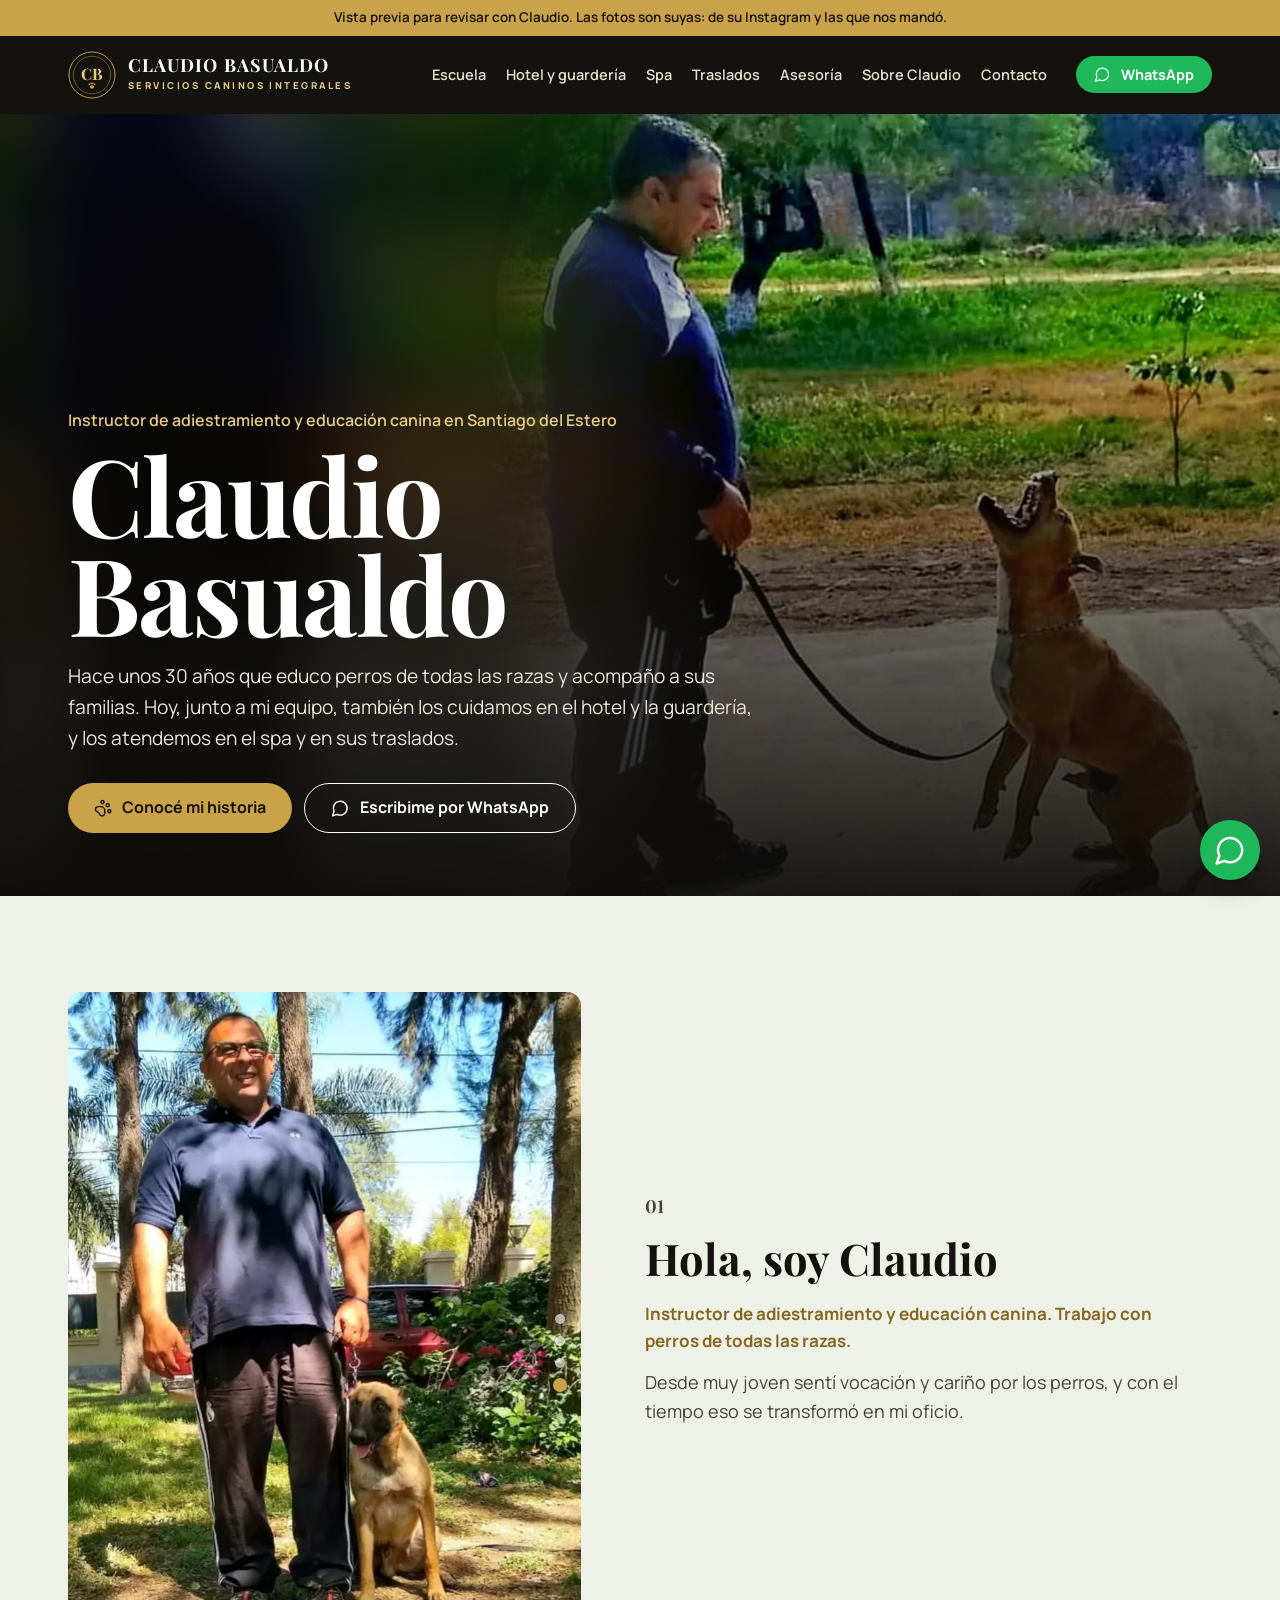
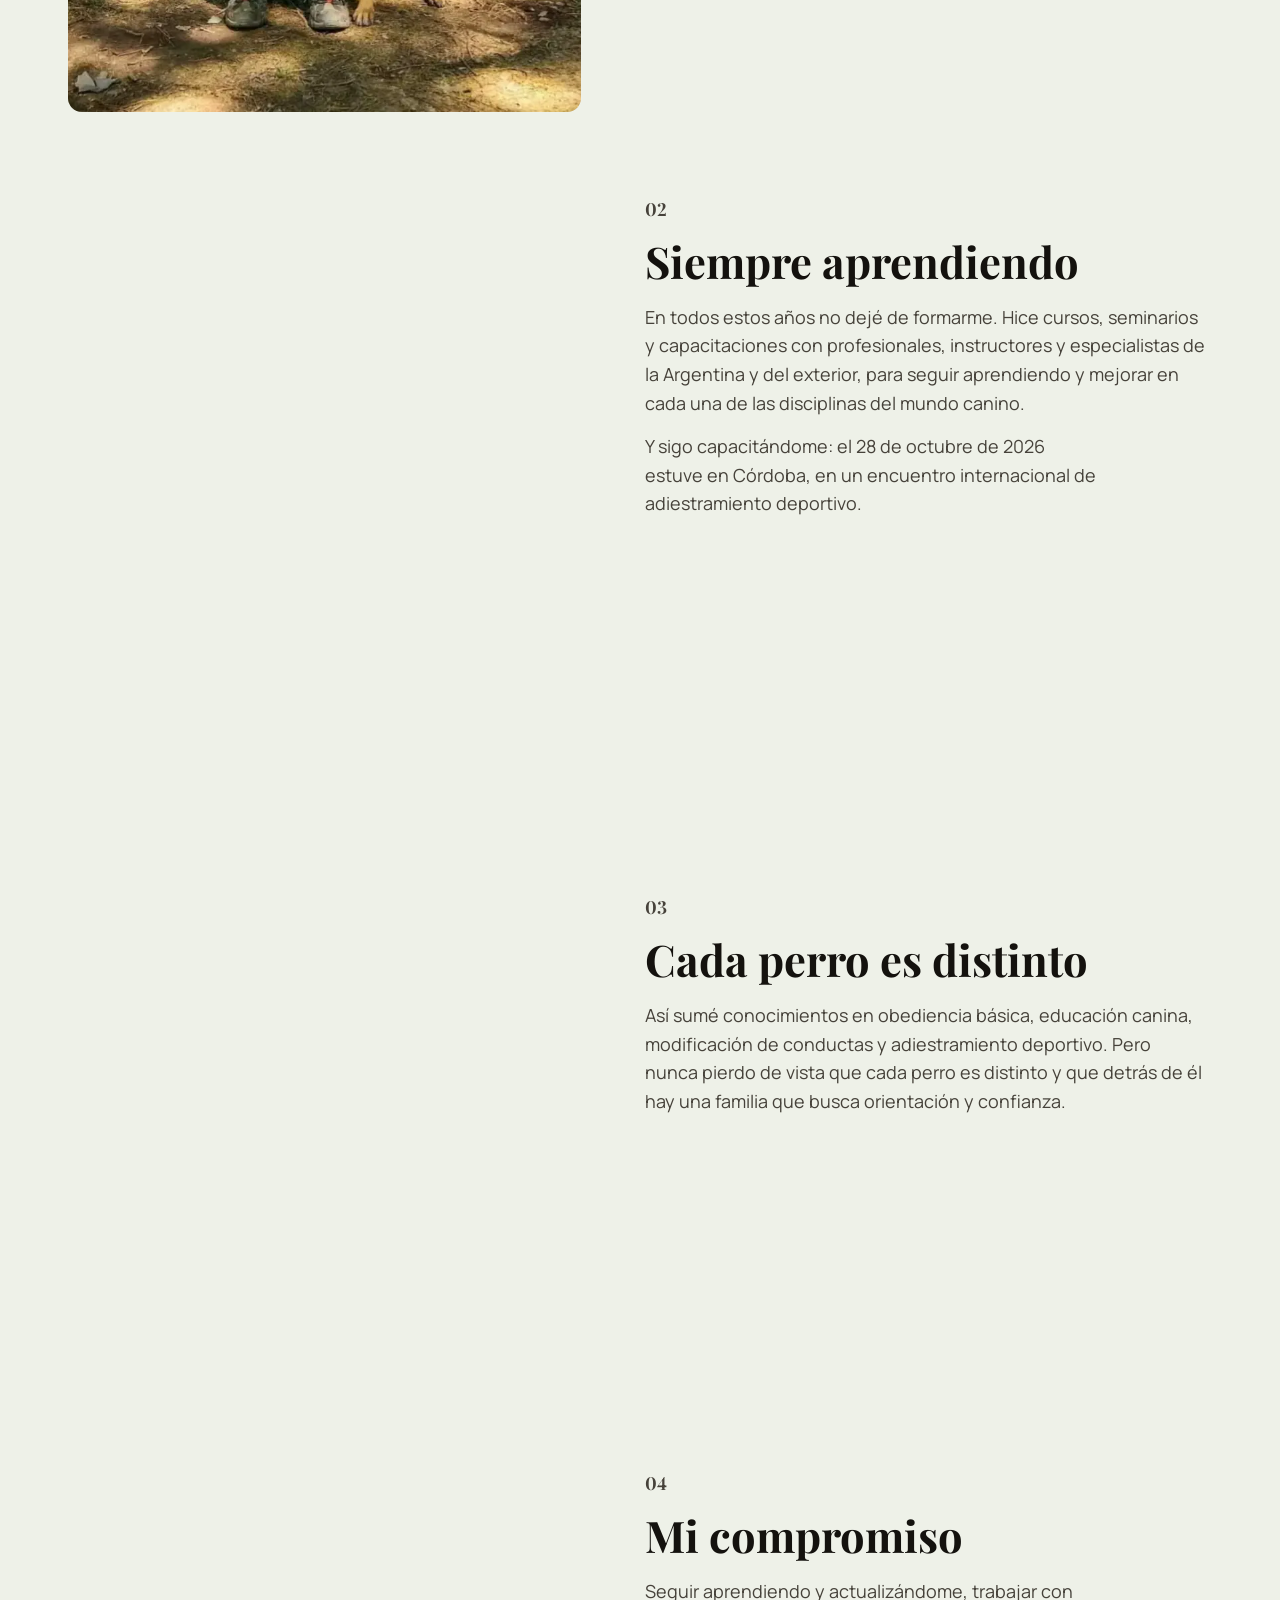
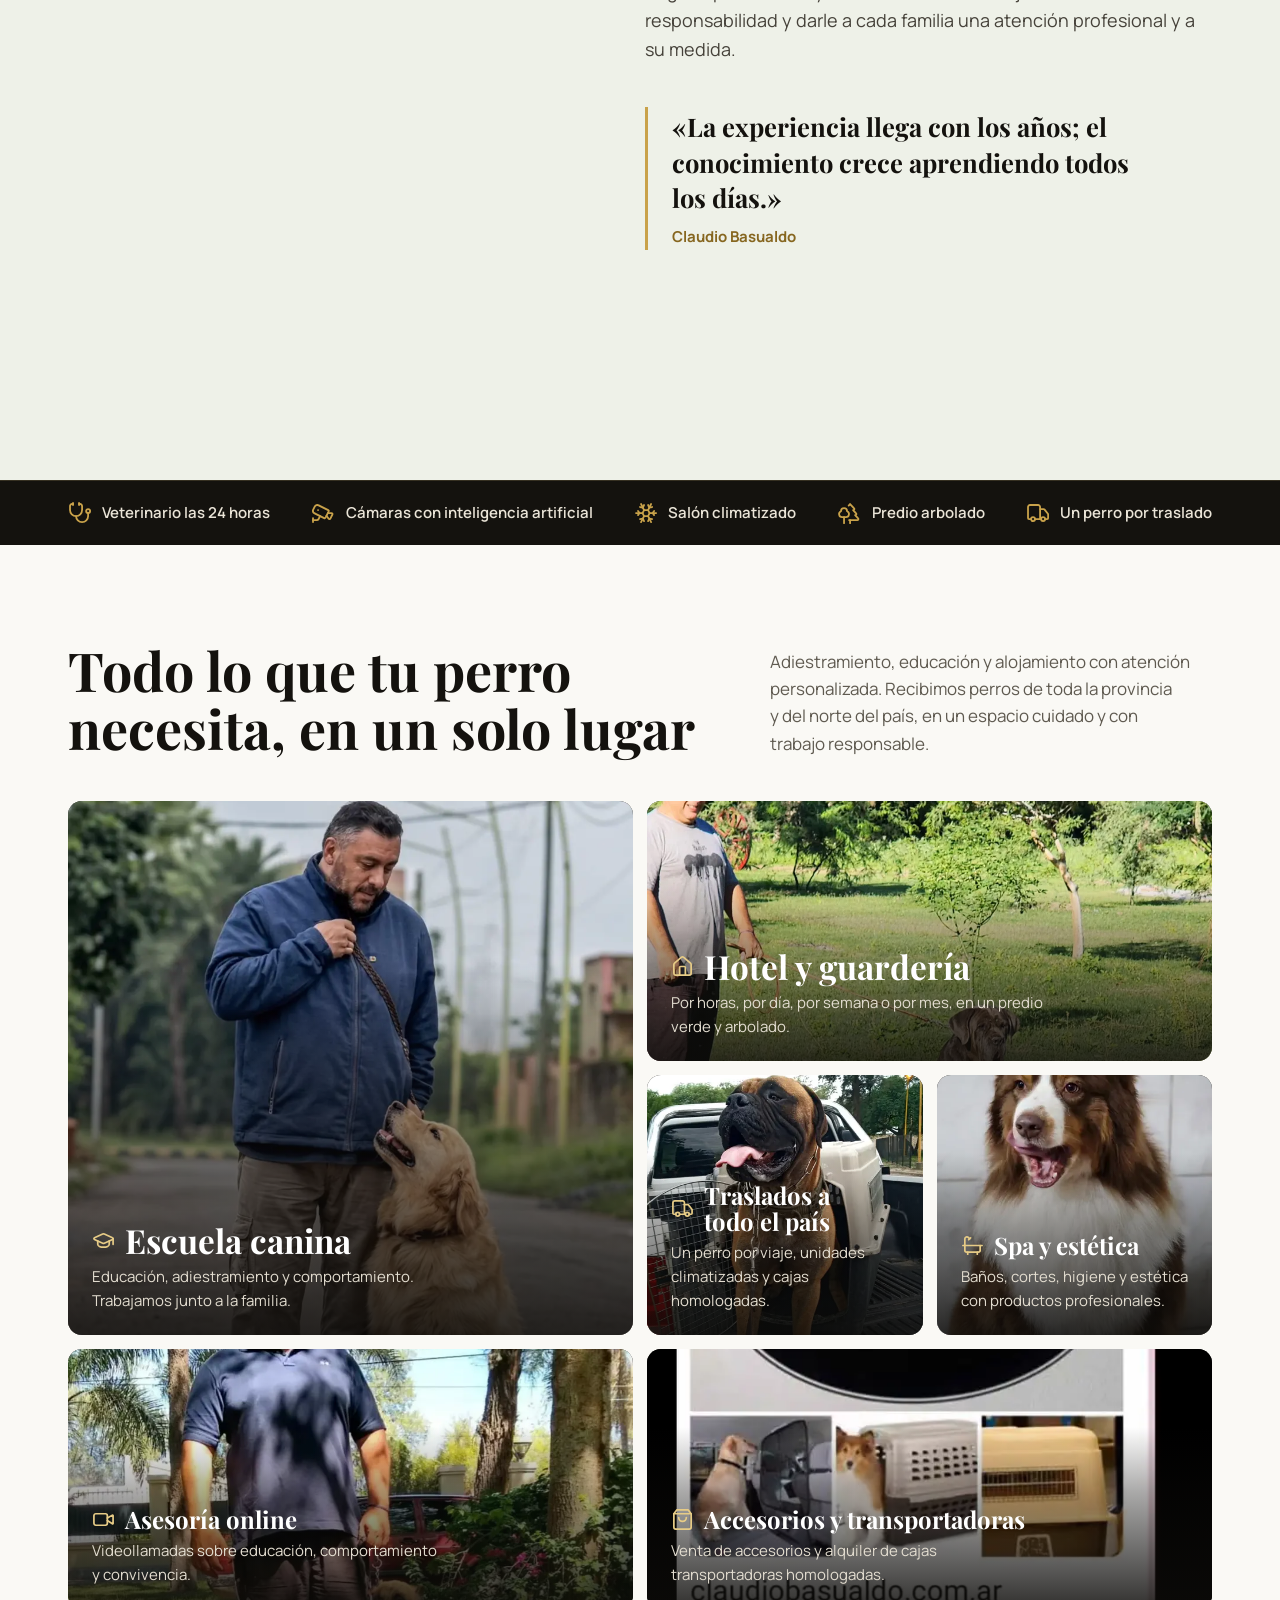
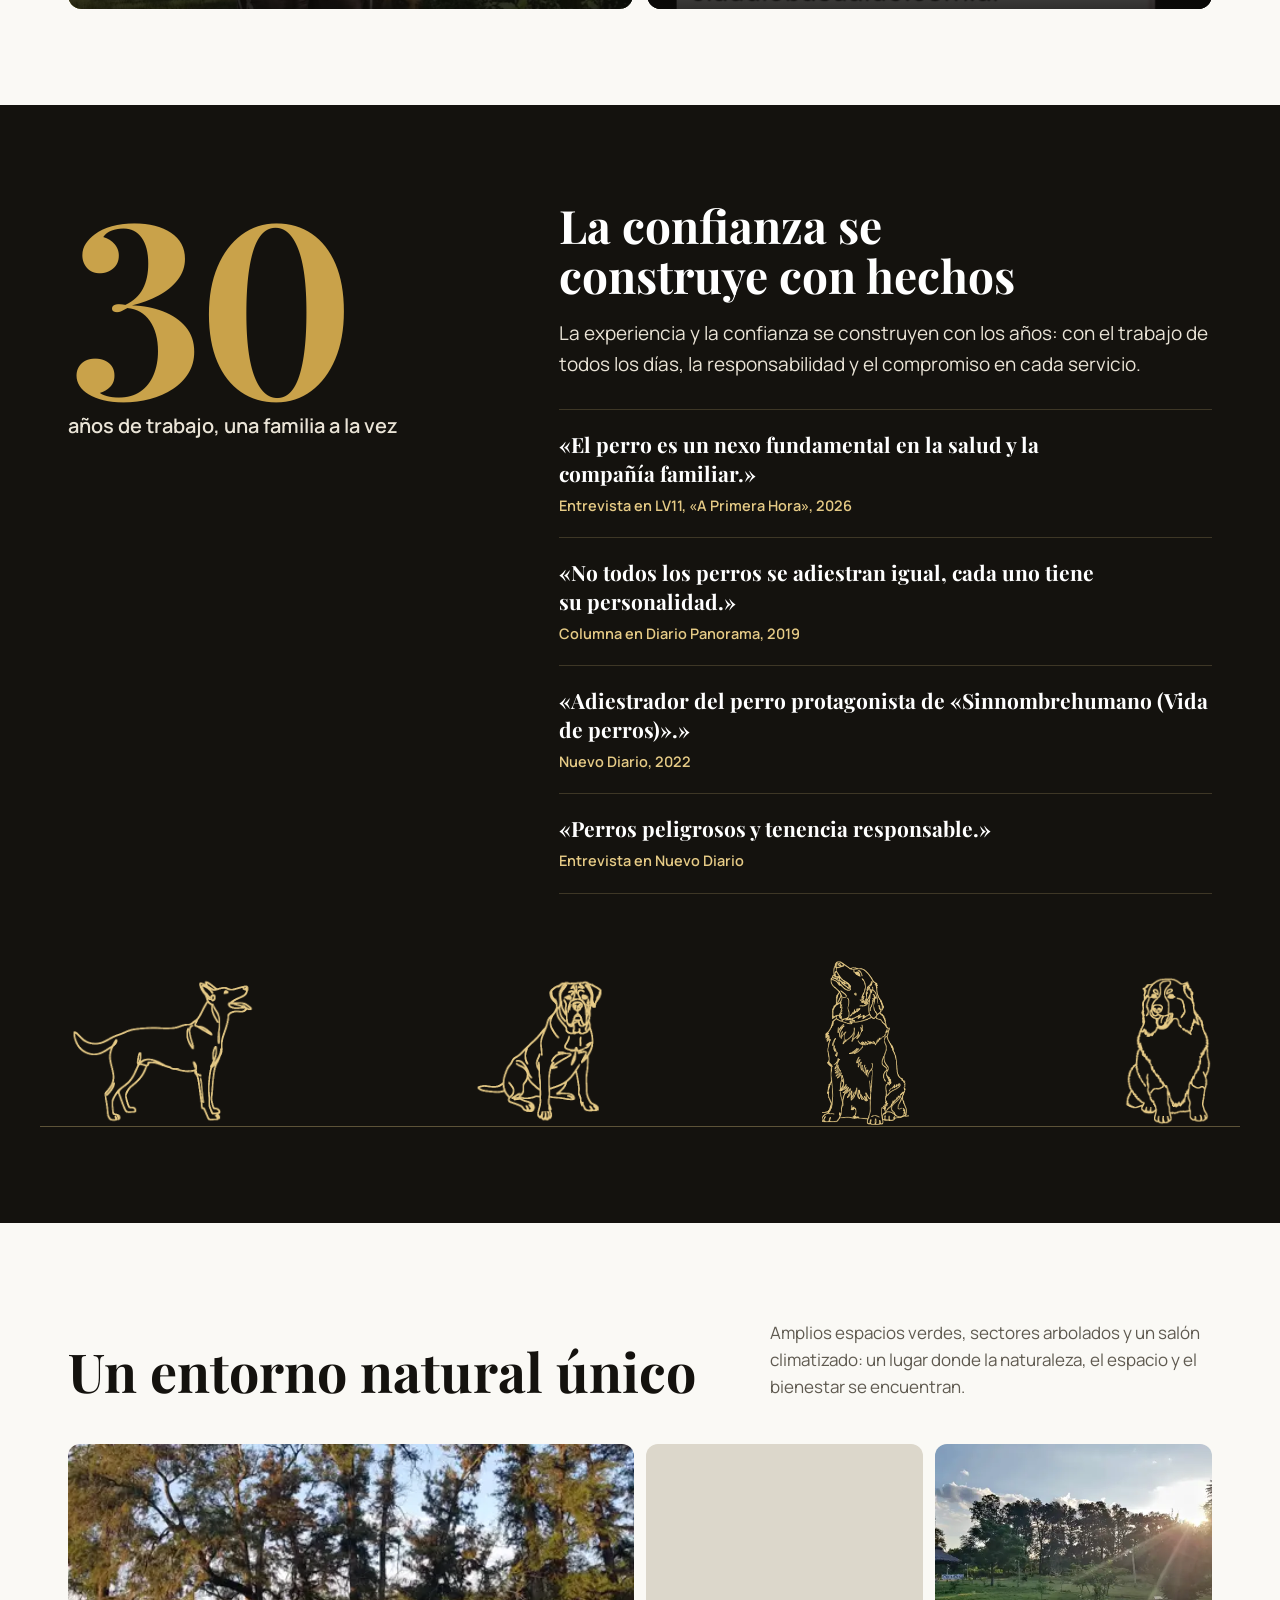
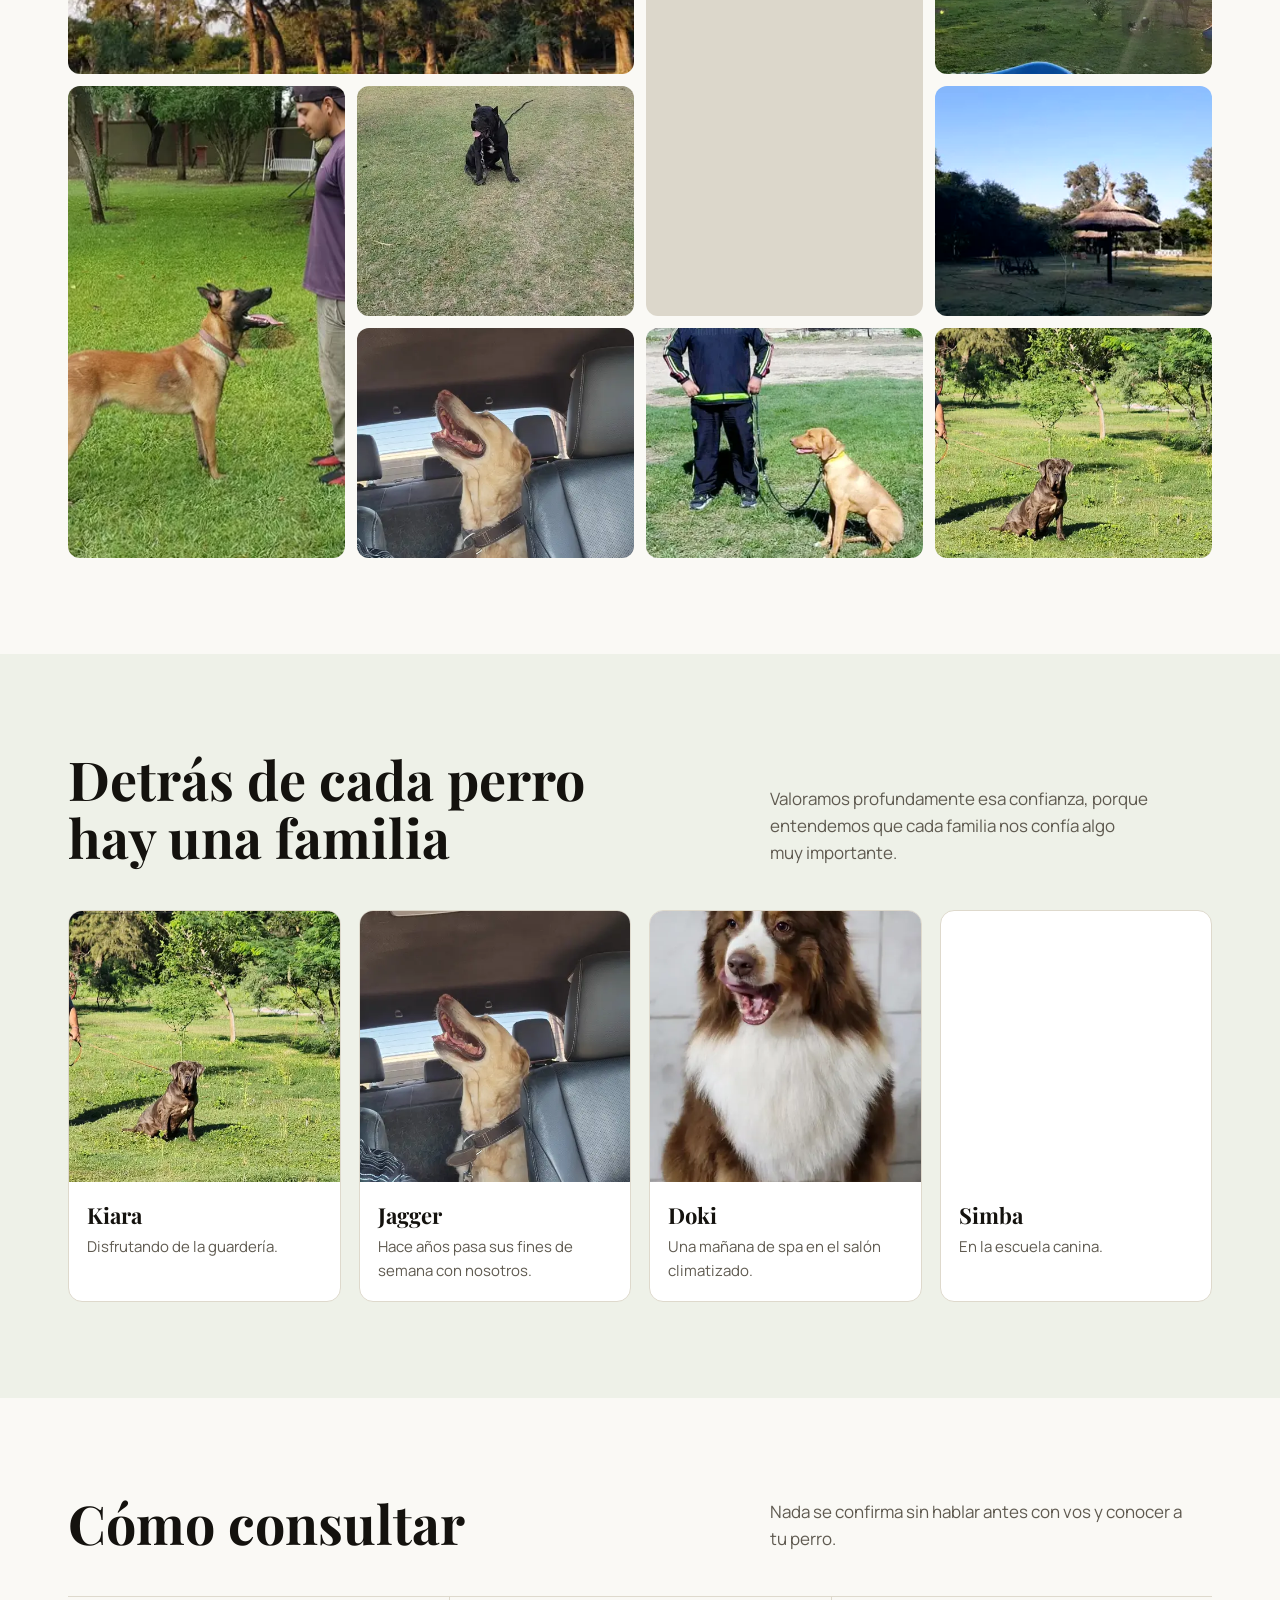
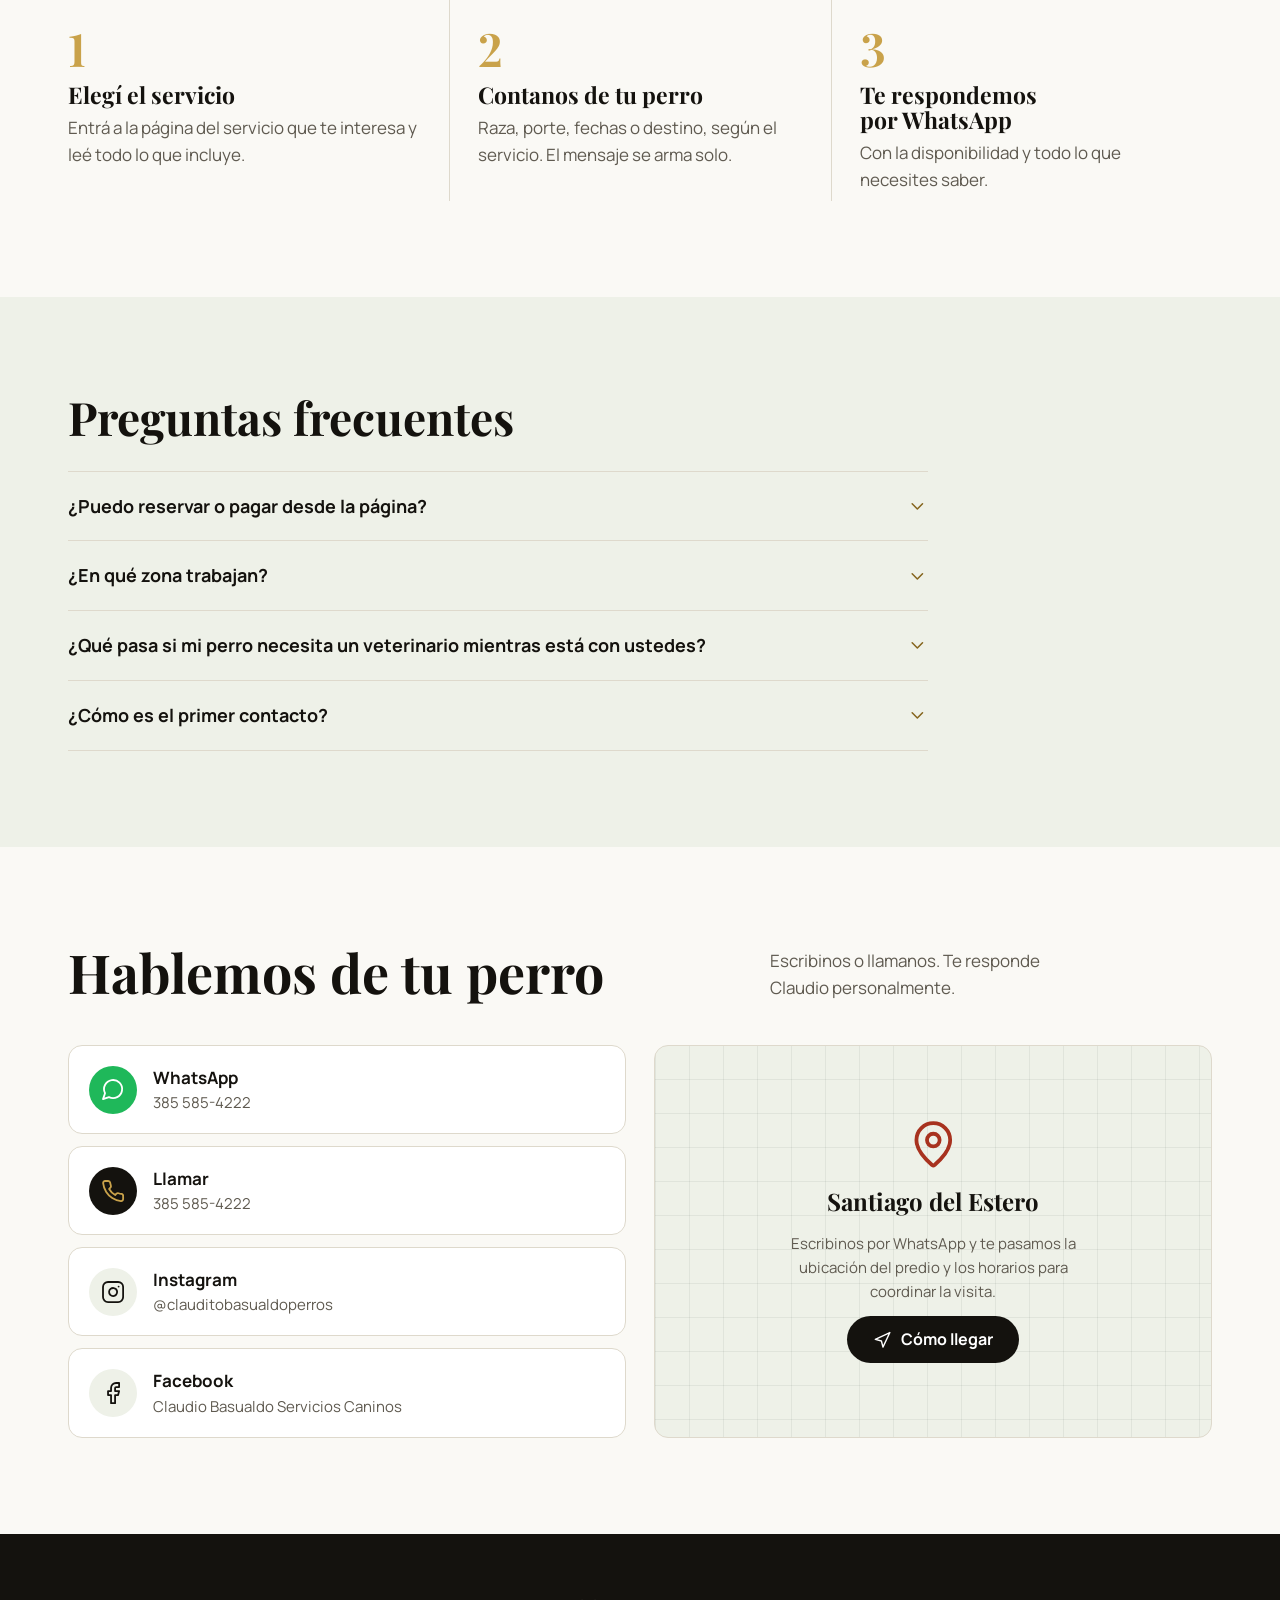
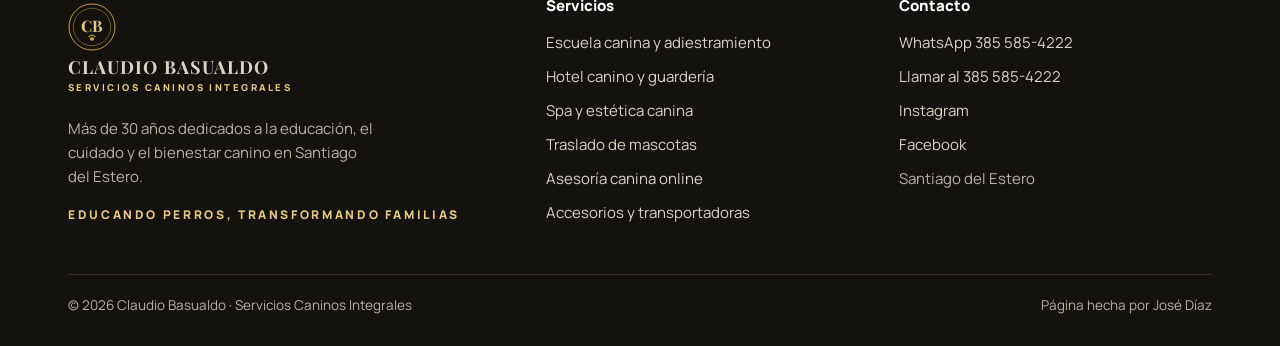
==== commit 32005974: "Contacto sin "a confirmar" y armado listo para producción El contacto ya no dice "a confirmar con Cl" ====
--- a/index.html
+++ b/index.html
@@ -5,7 +5,7 @@
 <meta name="viewport" content="width=device-width,initial-scale=1,viewport-fit=cover">
 <title>Claudio Basualdo · Servicios Caninos Integrales en Santiago del Estero</title>
 <meta name="description" content="Adiestramiento y educación canina, hotel y guardería, peluquería, traslados a todo el país y asesoría online en Santiago del Estero. Recibimos perros de toda la provincia y del norte del país.">
-<!-- VISTA PREVIA: sacar el noindex el día que se publique en claudiobasualdo.com.ar -->
+<!-- vista previa: Google no la muestra (la página real se arma con --produccion) -->
 <meta name="robots" content="noindex">
 <link rel="canonical" href="https://copidiaz17.github.io/claudio-basualdo/">
 <meta property="og:type" content="website">
@@ -213,7 +213,7 @@
       <a class="canal" href="https://www.instagram.com/clauditobasualdoperros/" target="_blank" rel="noopener"><span class="c" style="background:var(--monte-claro);color:var(--carbon)"><svg class="ic" aria-hidden="true"><use href="#i-instagram"/></svg></span><span><b>Instagram</b><span>@clauditobasualdoperros</span></span></a>
       <a class="canal" href="https://www.facebook.com/ClaudioBasualdoCanes/" target="_blank" rel="noopener"><span class="c" style="background:var(--monte-claro);color:var(--carbon)"><svg class="ic" aria-hidden="true"><use href="#i-facebook"/></svg></span><span><b>Facebook</b><span>Claudio Basualdo Servicios Caninos</span></span></a>
     </div>
-    <div class="mapa"><svg class="ic pin" aria-hidden="true"><use href="#i-map-pin"/></svg><b>Santiago del Estero</b><span>Acá va el mapa del predio y los horarios de atención, a confirmar con Claudio.</span>
+    <div class="mapa"><svg class="ic pin" aria-hidden="true"><use href="#i-map-pin"/></svg><b>Santiago del Estero</b><span>Escribinos por WhatsApp y te pasamos la ubicación del predio y los horarios para coordinar la visita.</span>
       <a class="btn btn-oscuro" href="https://www.google.com/maps/search/?api=1&amp;query=Claudio%20Basualdo%20Servicios%20Caninos%20Santiago%20del%20Estero" target="_blank" rel="noopener"><svg class="ic" aria-hidden="true"><use href="#i-navigation"/></svg>Cómo llegar</a></div>
   </div>
 </div></section>
